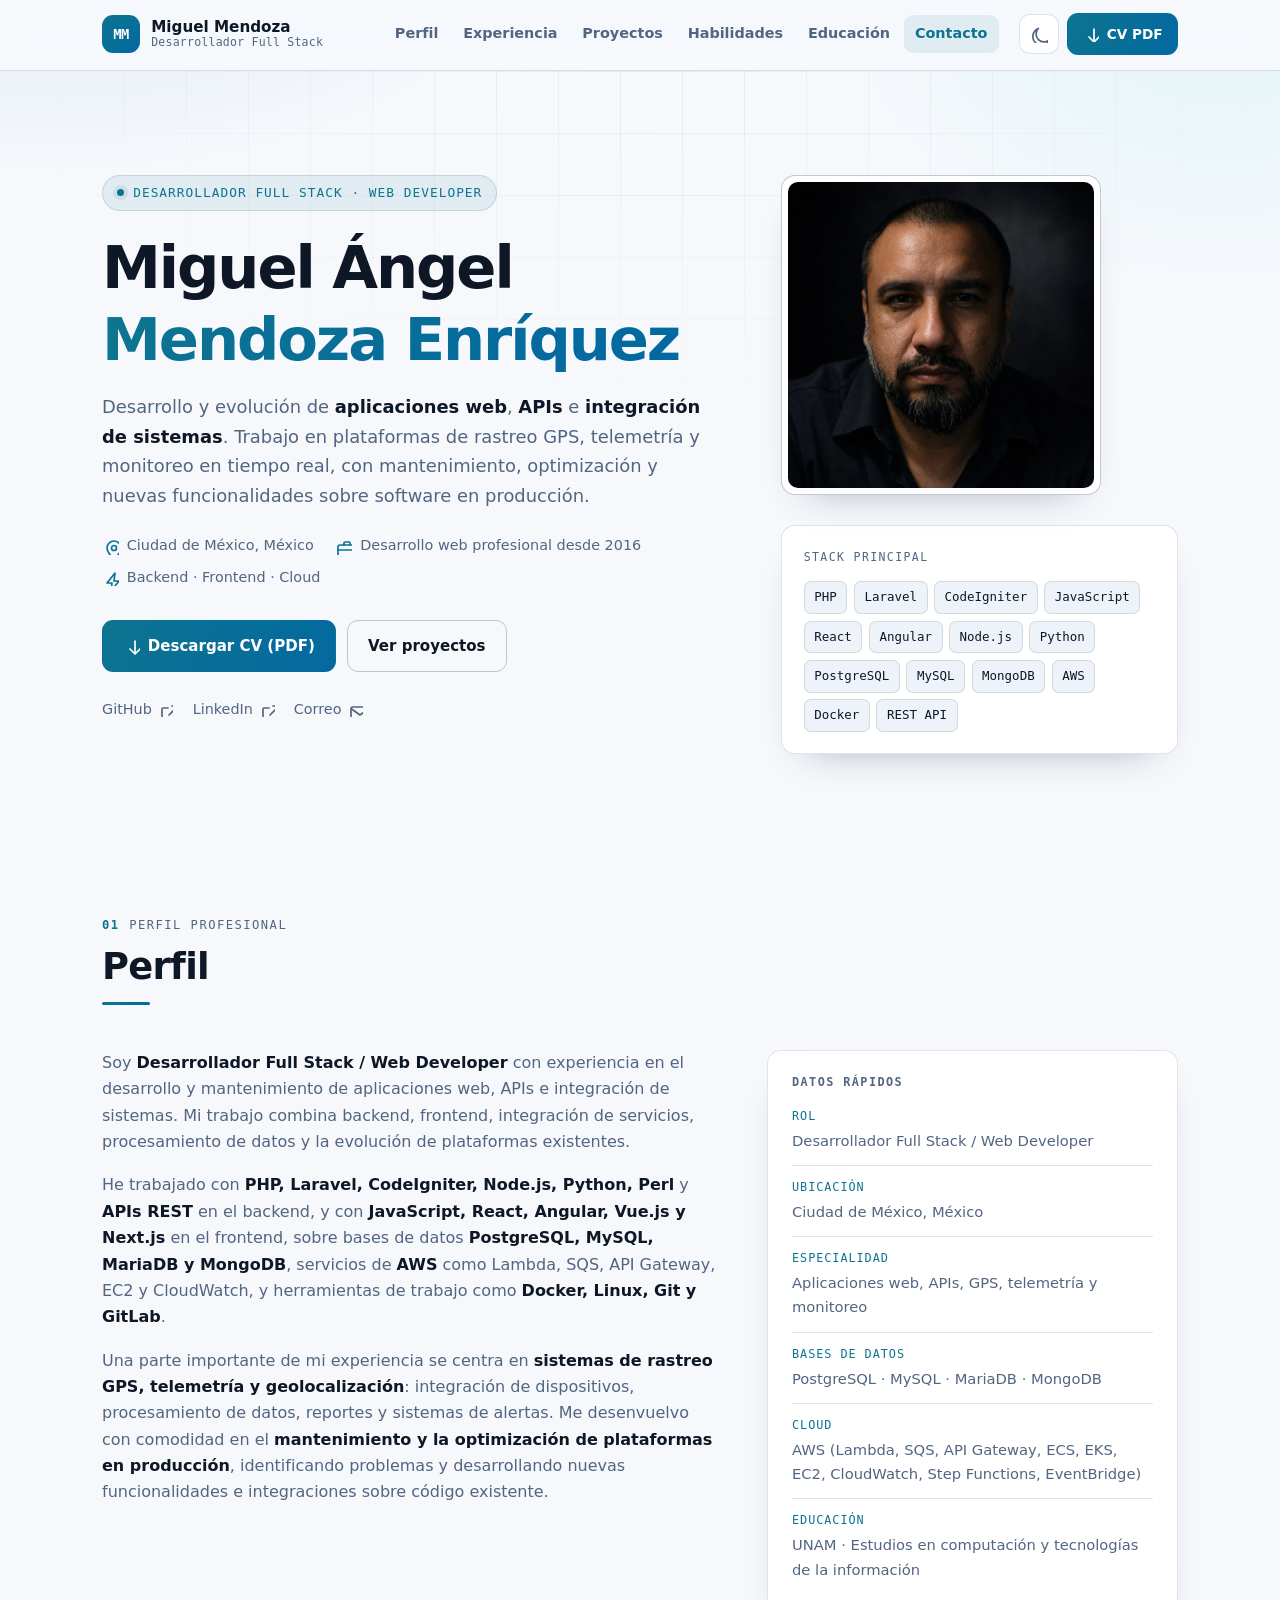
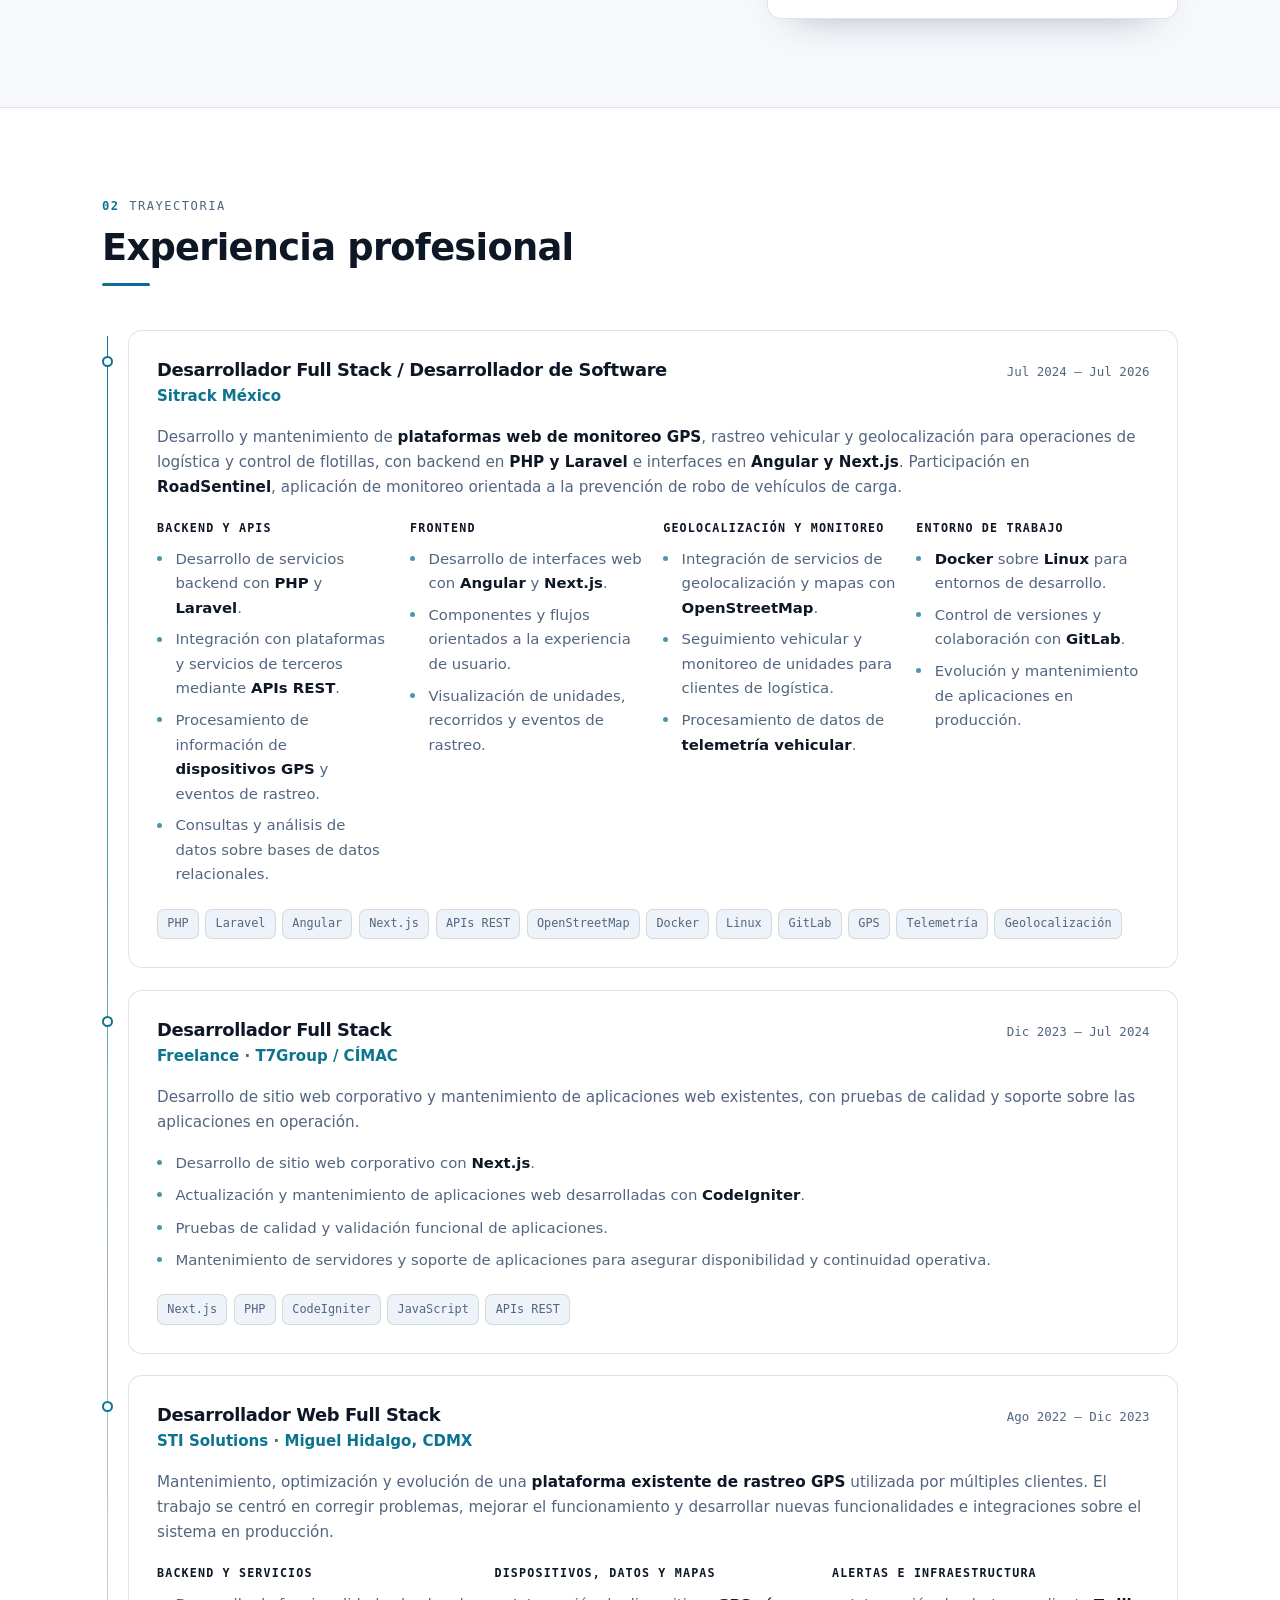
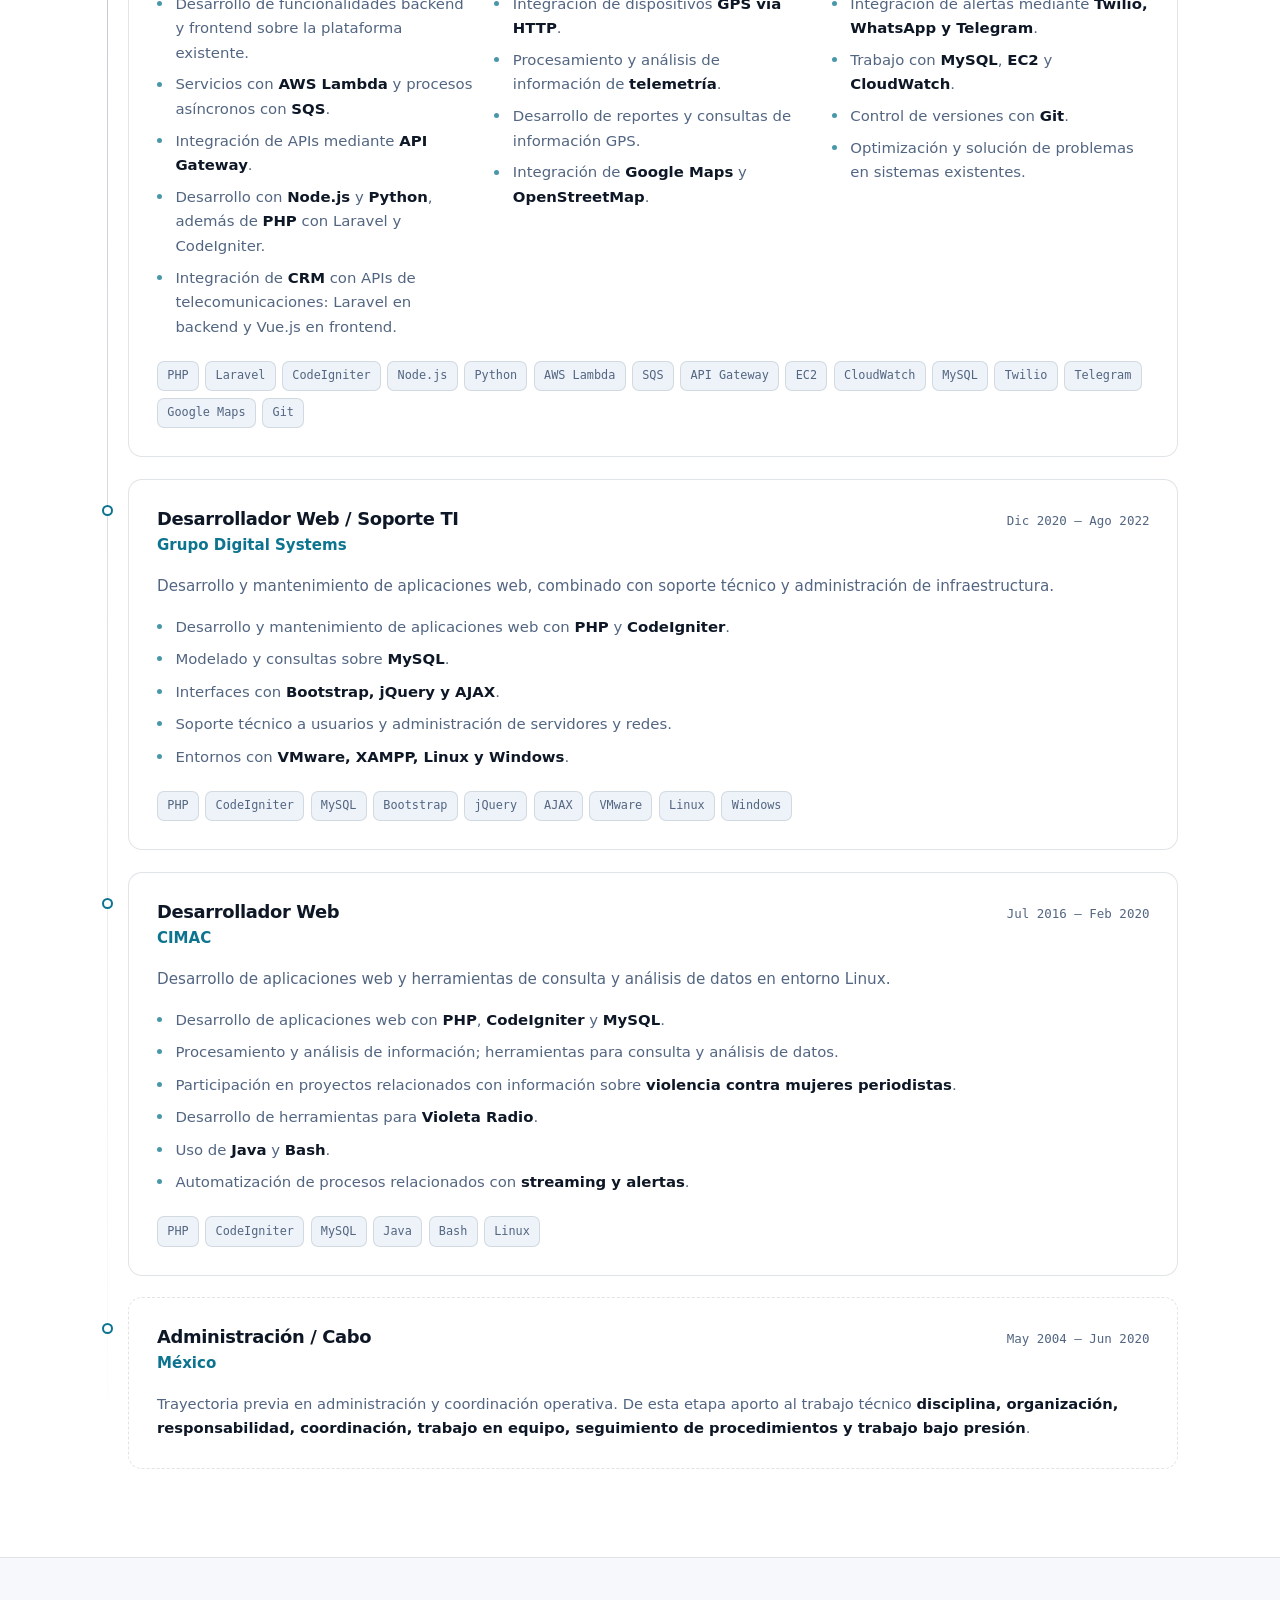
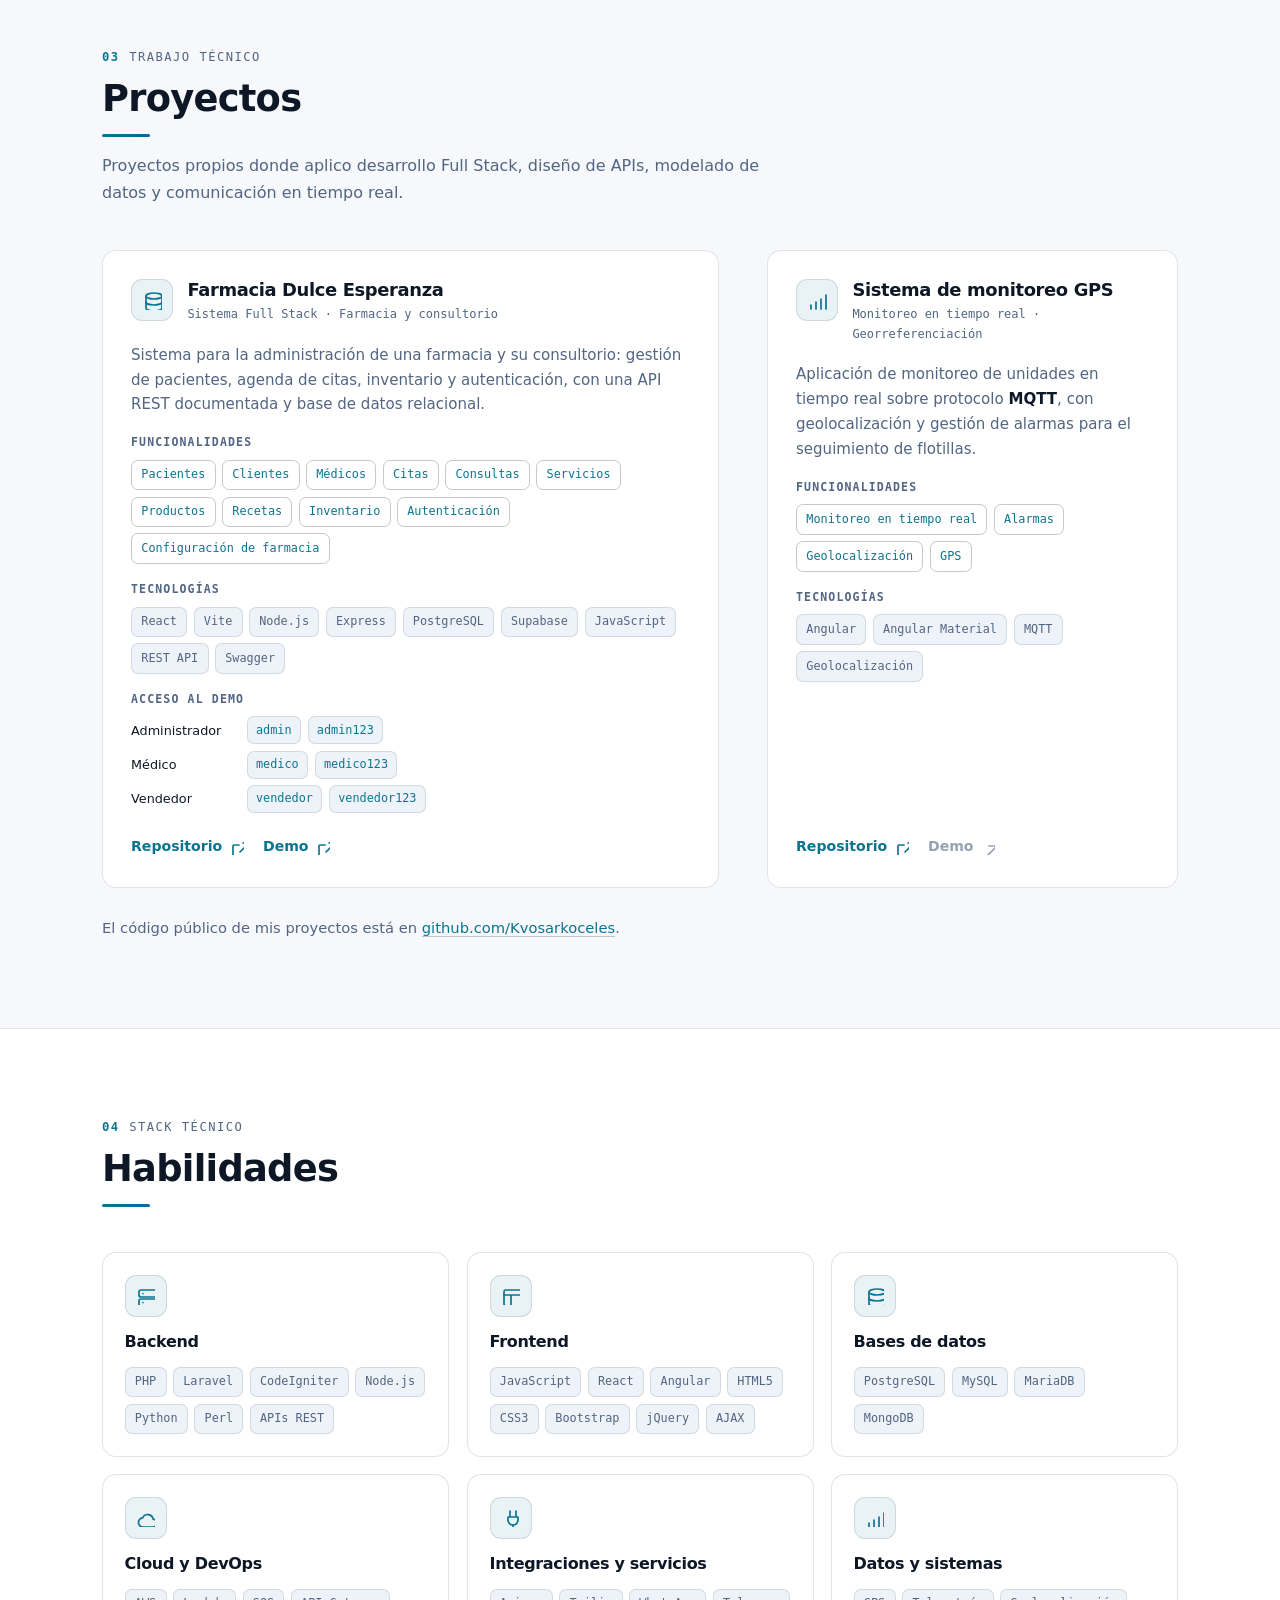
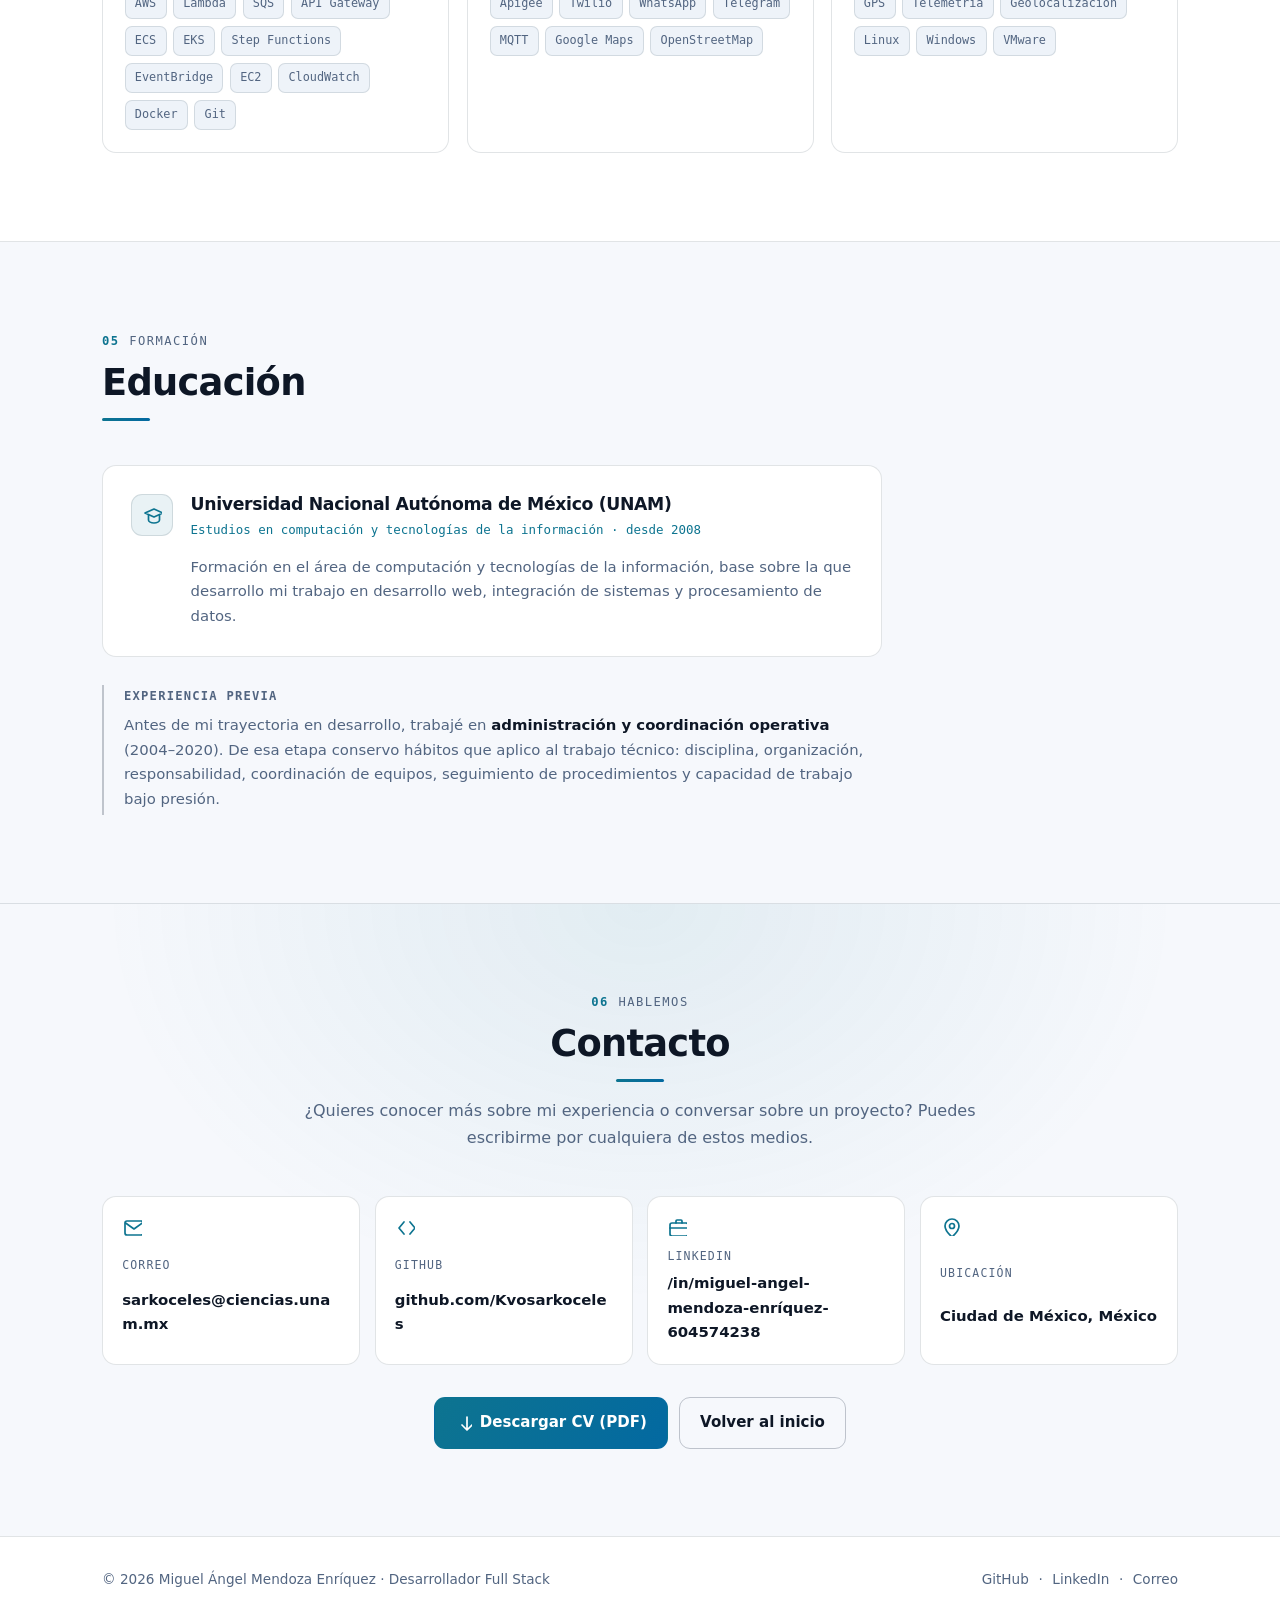
==== index.html @ c61c5904 "correo" ====
<!DOCTYPE html>
<html lang="es-MX" data-theme="dark">
<head>
  <meta charset="UTF-8" />
  <meta name="viewport" content="width=device-width, initial-scale=1" />

  <!--
    ============================================================
    PERSONALIZACIÓN PENDIENTE (busca estos valores y reemplázalos)
    ------------------------------------------------------------
    TU-PERFIL-LINKEDIN  -> tu URL real de LinkedIn
    TU-CORREO@EJEMPLO.COM -> tu correo real de contacto
    https://kvosarkoceles.github.io/  -> URL del sitio (aparece también en
                                         robots.txt, sitemap.xml y 404.html)
    El CV en PDF se genera en cv/Miguel-Mendoza-CV.pdf
    ============================================================
  -->

  <title>Miguel Ángel Mendoza Enríquez — Desarrollador Full Stack | PHP, Laravel, React, AWS</title>
  <meta name="description" content="Portafolio y CV de Miguel Ángel Mendoza Enríquez, Desarrollador Full Stack / Web Developer en Ciudad de México. Experiencia en PHP, Laravel, CodeIgniter, Node.js, Python, React, Angular, PostgreSQL, MySQL, MongoDB, AWS, APIs REST, GPS, telemetría y geolocalización." />
  <meta name="author" content="Miguel Ángel Mendoza Enríquez" />
  <meta name="keywords" content="Full Stack Developer, Web Developer, Software Developer, PHP, Laravel, CodeIgniter, JavaScript, React, Angular, Node.js, Python, PostgreSQL, MySQL, MongoDB, AWS, Docker, REST API, GPS, Telemetría, Geolocalización, MQTT, Ciudad de México" />
  <meta name="robots" content="index, follow, max-image-preview:large" />
  <meta name="theme-color" content="#0a0f1a" media="(prefers-color-scheme: dark)" />
  <meta name="theme-color" content="#f7f9fc" media="(prefers-color-scheme: light)" />
  <link rel="canonical" href="https://kvosarkoceles.github.io/" />

  <!-- Open Graph -->
  <meta property="og:type" content="profile" />
  <meta property="og:locale" content="es_MX" />
  <meta property="og:site_name" content="Miguel Ángel Mendoza Enríquez" />
  <meta property="og:title" content="Miguel Ángel Mendoza Enríquez — Desarrollador Full Stack" />
  <meta property="og:description" content="Desarrollo y evolución de aplicaciones web, APIs e integración de sistemas. Experiencia en plataformas de rastreo GPS, telemetría y monitoreo en tiempo real." />
  <meta property="og:url" content="https://kvosarkoceles.github.io/" />
  <meta property="og:image" content="https://kvosarkoceles.github.io/assets/img/og-image.png" />
  <meta property="og:image:width" content="1200" />
  <meta property="og:image:height" content="630" />
  <meta property="og:image:alt" content="Miguel Ángel Mendoza Enríquez, Desarrollador Full Stack" />
  <meta property="profile:first_name" content="Miguel Ángel" />
  <meta property="profile:last_name" content="Mendoza Enríquez" />

  <!-- Twitter Card -->
  <meta name="twitter:card" content="summary_large_image" />
  <meta name="twitter:title" content="Miguel Ángel Mendoza Enríquez — Desarrollador Full Stack" />
  <meta name="twitter:description" content="Aplicaciones web, APIs e integración de sistemas. GPS, telemetría y monitoreo en tiempo real." />
  <meta name="twitter:image" content="https://kvosarkoceles.github.io/assets/img/og-image.png" />

  <!-- Iconos -->
  <link rel="icon" href="assets/img/favicon.svg" type="image/svg+xml" />
  <link rel="apple-touch-icon" href="assets/img/apple-touch-icon.png" />
  <link rel="manifest" href="site.webmanifest" />

  <link rel="stylesheet" href="assets/css/styles.css" />

  <!-- Evita el parpadeo de tema (se ejecuta antes del primer pintado) -->
  <script>
    (function () {
      try {
        var guardado = localStorage.getItem('tema');
        var sistema = window.matchMedia('(prefers-color-scheme: light)').matches ? 'light' : 'dark';
        document.documentElement.dataset.theme = guardado || sistema;
      } catch (e) { /* sin acceso a localStorage */ }
    })();
  </script>

  <!-- Datos estructurados para buscadores -->
  <script type="application/ld+json">
  {
    "@context": "https://schema.org",
    "@type": "Person",
    "name": "Miguel Ángel Mendoza Enríquez",
    "jobTitle": "Desarrollador Full Stack",
    "description": "Desarrollador Full Stack / Web Developer con experiencia en desarrollo y mantenimiento de aplicaciones web, APIs, integración de sistemas, GPS, telemetría, geolocalización, bases de datos y AWS.",
    "url": "https://kvosarkoceles.github.io/",
    "image": "https://kvosarkoceles.github.io/assets/img/og-image.png",
    "email": "mailto:sarkoceles@ciencias.unam.mx",
    "address": {
      "@type": "PostalAddress",
      "addressLocality": "Ciudad de México",
      "addressRegion": "CDMX",
      "addressCountry": "MX"
    },
    "alumniOf": {
      "@type": "CollegeOrUniversity",
      "name": "Universidad Nacional Autónoma de México (UNAM)"
    },
    "sameAs": [
      "https://github.com/Kvosarkoceles",
      "https://www.linkedin.com/in/miguel-angel-mendoza-enríquez-604574238"
    ],
    "knowsAbout": [
      "Full Stack Development", "Web Development", "REST API", "PHP", "Laravel", "CodeIgniter",
      "JavaScript", "React", "Angular", "Node.js", "Python", "PostgreSQL", "MySQL", "MongoDB",
      "AWS", "Docker", "GPS", "Telemetría", "Geolocalización", "MQTT"
    ]
  }
  </script>

  <!--
    Google Analytics 4 (gtag.js) — ID de medición: G-WRMWQKV9VZ

    OJO: el contenedor GTM-5635GH7Z puede cargar también una etiqueta GA4 con
    este mismo ID. Si es así, GA4 contará cada page_view DOS veces. Verifícalo
    con la Vista previa de GTM y, si duplica, elige UNA sola vía (o añade
    send_page_view: false aquí).
  -->
  <script async src="https://www.googletagmanager.com/gtag/js?id=G-WRMWQKV9VZ"></script>
  <script>
    window.dataLayer = window.dataLayer || [];
    function gtag() { dataLayer.push(arguments); }
    gtag('js', new Date());
    gtag('config', 'G-WRMWQKV9VZ');
  </script>
  <!-- End Google Analytics 4 -->

  <!-- Google Tag Manager -->
  <script>(function(w,d,s,l,i){w[l]=w[l]||[];w[l].push({'gtm.start':
  new Date().getTime(),event:'gtm.js'});var f=d.getElementsByTagName(s)[0],
  j=d.createElement(s),dl=l!='dataLayer'?'&l='+l:'';j.async=true;j.src=
  'https://www.googletagmanager.com/gtm.js?id='+i+dl;f.parentNode.insertBefore(j,f);
  })(window,document,'script','dataLayer','GTM-5635GH7Z');</script>
  <!-- End Google Tag Manager -->
</head>

<body>
  <!-- Google Tag Manager (noscript) -->
  <noscript><iframe src="https://www.googletagmanager.com/ns.html?id=GTM-5635GH7Z"
  height="0" width="0" style="display:none;visibility:hidden"></iframe></noscript>
  <!-- End Google Tag Manager (noscript) -->

  <a class="skip-link" href="#contenido">Saltar al contenido principal</a>

  <header class="site-header" id="top">
    <div class="wrap header-inner">
      <a class="brand" href="#top" aria-label="Inicio del portafolio de Miguel Ángel Mendoza Enríquez">
        <span class="brand-mark" aria-hidden="true">MM</span>
        <span class="brand-text">
          <strong>Miguel Mendoza</strong>
          <small>Desarrollador Full Stack</small>
        </span>
      </a>

      <nav class="nav" id="nav" aria-label="Navegación principal">
        <ul>
          <li><a href="#perfil">Perfil</a></li>
          <li><a href="#experiencia">Experiencia</a></li>
          <li><a href="#proyectos">Proyectos</a></li>
          <li><a href="#habilidades">Habilidades</a></li>
          <li><a href="#educacion">Educación</a></li>
          <li><a href="#contacto">Contacto</a></li>
        </ul>
      </nav>

      <div class="header-actions">
        <button class="icon-btn" id="theme-toggle" type="button" aria-pressed="false" aria-label="Cambiar a tema claro">
          <svg class="ic" aria-hidden="true" focusable="false"><use href="assets/icons/sprite.svg#i-sun"></use></svg>
        </button>
        <a class="btn btn-primary btn-sm" href="cv/Miguel-Mendoza-CV.pdf" download>
          <svg class="ic" aria-hidden="true" focusable="false"><use href="assets/icons/sprite.svg#i-download"></use></svg>
          <span>CV PDF</span>
        </a>
        <button class="icon-btn nav-toggle" id="nav-toggle" type="button" aria-expanded="false" aria-controls="nav" aria-label="Abrir menú de navegación">
          <svg class="ic" aria-hidden="true" focusable="false"><use href="assets/icons/sprite.svg#i-menu"></use></svg>
        </button>
      </div>
    </div>
    <div class="scroll-progress" id="scroll-progress" aria-hidden="true"></div>
  </header>

  <main id="contenido">

    <!-- ===================== HERO ===================== -->
    <section class="hero" aria-labelledby="hero-title">
      <div class="wrap hero-inner">
        <div class="hero-copy">
          <p class="eyebrow">
            <span class="dot" aria-hidden="true"></span>
            Desarrollador Full Stack · Web Developer
          </p>

          <h1 id="hero-title">
            Miguel Ángel<br />
            <span class="grad">Mendoza Enríquez</span>
          </h1>

          <p class="lead">
            Desarrollo y evolución de <strong>aplicaciones web</strong>, <strong>APIs</strong> e
            <strong>integración de sistemas</strong>. Trabajo en plataformas de rastreo GPS,
            telemetría y monitoreo en tiempo real, con mantenimiento, optimización y nuevas
            funcionalidades sobre software en producción.
          </p>

          <ul class="hero-meta">
            <li>
              <svg class="ic" aria-hidden="true" focusable="false"><use href="assets/icons/sprite.svg#i-pin"></use></svg>
              Ciudad de México, México
            </li>
            <li>
              <svg class="ic" aria-hidden="true" focusable="false"><use href="assets/icons/sprite.svg#i-briefcase"></use></svg>
              Desarrollo web profesional desde 2016
            </li>
            <li>
              <svg class="ic" aria-hidden="true" focusable="false"><use href="assets/icons/sprite.svg#i-bolt"></use></svg>
              Backend · Frontend · Cloud
            </li>
          </ul>

          <div class="hero-cta">
            <a class="btn btn-primary" href="cv/Miguel-Mendoza-CV.pdf" download>
              <svg class="ic" aria-hidden="true" focusable="false"><use href="assets/icons/sprite.svg#i-download"></use></svg>
              Descargar CV (PDF)
            </a>
            <a class="btn btn-ghost" href="#proyectos">Ver proyectos</a>
          </div>

          <ul class="social" aria-label="Enlaces de contacto">
            <li>
              <a href="https://github.com/Kvosarkoceles" target="_blank" rel="noopener noreferrer">
                GitHub
                <svg class="ic" aria-hidden="true" focusable="false"><use href="assets/icons/sprite.svg#i-external"></use></svg>
              </a>
            </li>
            <li>
              <a href="https://www.linkedin.com/in/miguel-angel-mendoza-enríquez-604574238" target="_blank" rel="noopener noreferrer">
                LinkedIn
                <svg class="ic" aria-hidden="true" focusable="false"><use href="assets/icons/sprite.svg#i-external"></use></svg>
              </a>
            </li>
            <li>
              <a href="mailto:sarkoceles@ciencias.unam.mx">
                Correo
                <svg class="ic" aria-hidden="true" focusable="false"><use href="assets/icons/sprite.svg#i-mail"></use></svg>
              </a>
            </li>
          </ul>
        </div>

        <div class="hero-aside">
          <figure class="hero-photo reveal">
            <img src="assets/img/fotoperfil.jpg"
                 alt="Retrato de Miguel Ángel Mendoza Enríquez"
                 width="1440"
                 height="1440"
                 loading="eager"
                 decoding="async" />
          </figure>

          <div class="tech-strip" aria-label="Tecnologías principales">
            <p class="tech-strip-label">Stack principal</p>
            <ul>
              <li>PHP</li><li>Laravel</li><li>CodeIgniter</li><li>JavaScript</li><li>React</li>
              <li>Angular</li><li>Node.js</li><li>Python</li><li>PostgreSQL</li><li>MySQL</li>
              <li>MongoDB</li><li>AWS</li><li>Docker</li><li>REST API</li>
            </ul>
          </div>
        </div>
      </div>
    </section>

    <!-- ===================== PERFIL ===================== -->
    <section class="section" id="perfil" aria-labelledby="perfil-title">
      <div class="wrap">
        <header class="section-head reveal">
          <p class="section-kicker"><span aria-hidden="true">01</span> Perfil profesional</p>
          <h2 id="perfil-title">Perfil</h2>
        </header>

        <div class="grid-2">
          <div class="prose reveal">
            <p>
              Soy <strong>Desarrollador Full Stack / Web Developer</strong> con experiencia en el
              desarrollo y mantenimiento de aplicaciones web, APIs e integración de sistemas.
              Mi trabajo combina backend, frontend, integración de servicios, procesamiento de
              datos y la evolución de plataformas existentes.
            </p>
            <p>
              He trabajado con <strong>PHP, Laravel, CodeIgniter, Node.js, Python, Perl</strong> y
              <strong>APIs REST</strong> en el backend, y con
              <strong>JavaScript, React, Angular, Vue.js y Next.js</strong> en el frontend, sobre
              bases de datos <strong>PostgreSQL, MySQL, MariaDB y MongoDB</strong>, servicios de
              <strong>AWS</strong> como Lambda, SQS, API Gateway, EC2 y CloudWatch, y herramientas
              de trabajo como <strong>Docker, Linux, Git y GitLab</strong>.
            </p>
            <p>
              Una parte importante de mi experiencia se centra en
              <strong>sistemas de rastreo GPS, telemetría y geolocalización</strong>: integración de
              dispositivos, procesamiento de datos, reportes y sistemas de alertas. Me desenvuelvo
              con comodidad en el <strong>mantenimiento y la optimización de plataformas en
              producción</strong>, identificando problemas y desarrollando nuevas funcionalidades e
              integraciones sobre código existente.
            </p>
          </div>

          <aside class="fact-card reveal" aria-label="Datos rápidos">
            <h3 class="fact-title">Datos rápidos</h3>
            <dl class="facts">
              <div>
                <dt>Rol</dt>
                <dd>Desarrollador Full Stack / Web Developer</dd>
              </div>
              <div>
                <dt>Ubicación</dt>
                <dd>Ciudad de México, México</dd>
              </div>
              <div>
                <dt>Especialidad</dt>
                <dd>Aplicaciones web, APIs, GPS, telemetría y monitoreo</dd>
              </div>
              <div>
                <dt>Bases de datos</dt>
                <dd>PostgreSQL · MySQL · MariaDB · MongoDB</dd>
              </div>
              <div>
                <dt>Cloud</dt>
                <dd>AWS (Lambda, SQS, API Gateway, ECS, EKS, EC2, CloudWatch, Step Functions, EventBridge)</dd>
              </div>
              <div>
                <dt>Educación</dt>
                <dd>UNAM · Estudios en computación y tecnologías de la información</dd>
              </div>
            </dl>
          </aside>
        </div>
      </div>
    </section>

    <!-- ===================== EXPERIENCIA ===================== -->
    <section class="section section-alt" id="experiencia" aria-labelledby="experiencia-title">
      <div class="wrap">
        <header class="section-head reveal">
          <p class="section-kicker"><span aria-hidden="true">02</span> Trayectoria</p>
          <h2 id="experiencia-title">Experiencia profesional</h2>
        </header>

        <ol class="timeline">

          <li class="timeline-item reveal">
            <article class="job">
              <header class="job-head">
                <div>
                  <h3>Desarrollador Full Stack / Desarrollador de Software</h3>
                  <p class="job-company">Sitrack México</p>
                </div>
                <p class="job-date">
                  <time datetime="2024-07">Jul 2024</time> — <time datetime="2026-07">Jul 2026</time>
                </p>
              </header>

              <p class="job-summary">
                Desarrollo y mantenimiento de <strong>plataformas web de monitoreo GPS</strong>,
                rastreo vehicular y geolocalización para operaciones de logística y control de
                flotillas, con backend en <strong>PHP y Laravel</strong> e interfaces en
                <strong>Angular y Next.js</strong>. Participación en <strong>RoadSentinel</strong>,
                aplicación de monitoreo orientada a la prevención de robo de vehículos de carga.
              </p>

              <div class="job-groups">
                <div>
                  <h4>Backend y APIs</h4>
                  <ul>
                    <li>Desarrollo de servicios backend con <strong>PHP</strong> y <strong>Laravel</strong>.</li>
                    <li>Integración con plataformas y servicios de terceros mediante <strong>APIs REST</strong>.</li>
                    <li>Procesamiento de información de <strong>dispositivos GPS</strong> y eventos de rastreo.</li>
                    <li>Consultas y análisis de datos sobre bases de datos relacionales.</li>
                  </ul>
                </div>
                <div>
                  <h4>Frontend</h4>
                  <ul>
                    <li>Desarrollo de interfaces web con <strong>Angular</strong> y <strong>Next.js</strong>.</li>
                    <li>Componentes y flujos orientados a la experiencia de usuario.</li>
                    <li>Visualización de unidades, recorridos y eventos de rastreo.</li>
                  </ul>
                </div>
                <div>
                  <h4>Geolocalización y monitoreo</h4>
                  <ul>
                    <li>Integración de servicios de geolocalización y mapas con <strong>OpenStreetMap</strong>.</li>
                    <li>Seguimiento vehicular y monitoreo de unidades para clientes de logística.</li>
                    <li>Procesamiento de datos de <strong>telemetría vehicular</strong>.</li>
                  </ul>
                </div>
                <div>
                  <h4>Entorno de trabajo</h4>
                  <ul>
                    <li><strong>Docker</strong> sobre <strong>Linux</strong> para entornos de desarrollo.</li>
                    <li>Control de versiones y colaboración con <strong>GitLab</strong>.</li>
                    <li>Evolución y mantenimiento de aplicaciones en producción.</li>
                  </ul>
                </div>
              </div>

              <ul class="tags" aria-label="Tecnologías utilizadas">
                <li>PHP</li><li>Laravel</li><li>Angular</li><li>Next.js</li><li>APIs REST</li>
                <li>OpenStreetMap</li><li>Docker</li><li>Linux</li><li>GitLab</li>
                <li>GPS</li><li>Telemetría</li><li>Geolocalización</li>
              </ul>
            </article>
          </li>

          <li class="timeline-item reveal">
            <article class="job">
              <header class="job-head">
                <div>
                  <h3>Desarrollador Full Stack</h3>
                  <p class="job-company">Freelance <span class="sep" aria-hidden="true">·</span> T7Group / CÍMAC</p>
                </div>
                <p class="job-date">
                  <time datetime="2023-12">Dic 2023</time> — <time datetime="2024-07">Jul 2024</time>
                </p>
              </header>

              <p class="job-summary">
                Desarrollo de sitio web corporativo y mantenimiento de aplicaciones web existentes,
                con pruebas de calidad y soporte sobre las aplicaciones en operación.
              </p>

              <ul class="bullets">
                <li>Desarrollo de sitio web corporativo con <strong>Next.js</strong>.</li>
                <li>Actualización y mantenimiento de aplicaciones web desarrolladas con <strong>CodeIgniter</strong>.</li>
                <li>Pruebas de calidad y validación funcional de aplicaciones.</li>
                <li>Mantenimiento de servidores y soporte de aplicaciones para asegurar disponibilidad y continuidad operativa.</li>
              </ul>

              <ul class="tags" aria-label="Tecnologías utilizadas">
                <li>Next.js</li><li>PHP</li><li>CodeIgniter</li><li>JavaScript</li><li>APIs REST</li>
              </ul>
            </article>
          </li>

          <li class="timeline-item reveal">
            <article class="job">
              <header class="job-head">
                <div>
                  <h3>Desarrollador Web Full Stack</h3>
                  <p class="job-company">STI Solutions <span class="sep" aria-hidden="true">·</span> Miguel Hidalgo, CDMX</p>
                </div>
                <p class="job-date">
                  <time datetime="2022-08">Ago 2022</time> — <time datetime="2023-12">Dic 2023</time>
                </p>
              </header>

              <p class="job-summary">
                Mantenimiento, optimización y evolución de una <strong>plataforma existente de
                rastreo GPS</strong> utilizada por múltiples clientes. El trabajo se centró en
                corregir problemas, mejorar el funcionamiento y desarrollar nuevas funcionalidades
                e integraciones sobre el sistema en producción.
              </p>

              <div class="job-groups">
                <div>
                  <h4>Backend y servicios</h4>
                  <ul>
                    <li>Desarrollo de funcionalidades backend y frontend sobre la plataforma existente.</li>
                    <li>Servicios con <strong>AWS Lambda</strong> y procesos asíncronos con <strong>SQS</strong>.</li>
                    <li>Integración de APIs mediante <strong>API Gateway</strong>.</li>
                    <li>Desarrollo con <strong>Node.js</strong> y <strong>Python</strong>, además de <strong>PHP</strong> con Laravel y CodeIgniter.</li>
                    <li>Integración de <strong>CRM</strong> con APIs de telecomunicaciones: Laravel en backend y Vue.js en frontend.</li>
                  </ul>
                </div>
                <div>
                  <h4>Dispositivos, datos y mapas</h4>
                  <ul>
                    <li>Integración de dispositivos <strong>GPS vía HTTP</strong>.</li>
                    <li>Procesamiento y análisis de información de <strong>telemetría</strong>.</li>
                    <li>Desarrollo de reportes y consultas de información GPS.</li>
                    <li>Integración de <strong>Google Maps</strong> y <strong>OpenStreetMap</strong>.</li>
                  </ul>
                </div>
                <div>
                  <h4>Alertas e infraestructura</h4>
                  <ul>
                    <li>Integración de alertas mediante <strong>Twilio, WhatsApp y Telegram</strong>.</li>
                    <li>Trabajo con <strong>MySQL</strong>, <strong>EC2</strong> y <strong>CloudWatch</strong>.</li>
                    <li>Control de versiones con <strong>Git</strong>.</li>
                    <li>Optimización y solución de problemas en sistemas existentes.</li>
                  </ul>
                </div>
              </div>

              <ul class="tags" aria-label="Tecnologías utilizadas">
                <li>PHP</li><li>Laravel</li><li>CodeIgniter</li><li>Node.js</li><li>Python</li>
                <li>AWS Lambda</li><li>SQS</li><li>API Gateway</li><li>EC2</li><li>CloudWatch</li>
                <li>MySQL</li><li>Twilio</li><li>Telegram</li><li>Google Maps</li><li>Git</li>
              </ul>
            </article>
          </li>

          <li class="timeline-item reveal">
            <article class="job">
              <header class="job-head">
                <div>
                  <h3>Desarrollador Web / Soporte TI</h3>
                  <p class="job-company">Grupo Digital Systems</p>
                </div>
                <p class="job-date">
                  <time datetime="2020-12">Dic 2020</time> — <time datetime="2022-08">Ago 2022</time>
                </p>
              </header>

              <p class="job-summary">
                Desarrollo y mantenimiento de aplicaciones web, combinado con soporte técnico y
                administración de infraestructura.
              </p>

              <ul class="bullets">
                <li>Desarrollo y mantenimiento de aplicaciones web con <strong>PHP</strong> y <strong>CodeIgniter</strong>.</li>
                <li>Modelado y consultas sobre <strong>MySQL</strong>.</li>
                <li>Interfaces con <strong>Bootstrap, jQuery y AJAX</strong>.</li>
                <li>Soporte técnico a usuarios y administración de servidores y redes.</li>
                <li>Entornos con <strong>VMware, XAMPP, Linux y Windows</strong>.</li>
              </ul>

              <ul class="tags" aria-label="Tecnologías utilizadas">
                <li>PHP</li><li>CodeIgniter</li><li>MySQL</li><li>Bootstrap</li><li>jQuery</li>
                <li>AJAX</li><li>VMware</li><li>Linux</li><li>Windows</li>
              </ul>
            </article>
          </li>

          <li class="timeline-item reveal">
            <article class="job">
              <header class="job-head">
                <div>
                  <h3>Desarrollador Web</h3>
                  <p class="job-company">CIMAC</p>
                </div>
                <p class="job-date">
                  <time datetime="2016-07">Jul 2016</time> — <time datetime="2020-02">Feb 2020</time>
                </p>
              </header>

              <p class="job-summary">
                Desarrollo de aplicaciones web y herramientas de consulta y análisis de datos en
                entorno Linux.
              </p>

              <ul class="bullets">
                <li>Desarrollo de aplicaciones web con <strong>PHP</strong>, <strong>CodeIgniter</strong> y <strong>MySQL</strong>.</li>
                <li>Procesamiento y análisis de información; herramientas para consulta y análisis de datos.</li>
                <li>Participación en proyectos relacionados con información sobre <strong>violencia contra mujeres periodistas</strong>.</li>
                <li>Desarrollo de herramientas para <strong>Violeta Radio</strong>.</li>
                <li>Uso de <strong>Java</strong> y <strong>Bash</strong>.</li>
                <li>Automatización de procesos relacionados con <strong>streaming y alertas</strong>.</li>
              </ul>

              <ul class="tags" aria-label="Tecnologías utilizadas">
                <li>PHP</li><li>CodeIgniter</li><li>MySQL</li><li>Java</li><li>Bash</li><li>Linux</li>
              </ul>
            </article>
          </li>

          <li class="timeline-item timeline-item-compact reveal">
            <article class="job">
              <header class="job-head">
                <div>
                  <h3>Administración / Cabo</h3>
                  <p class="job-company">México</p>
                </div>
                <p class="job-date">
                  <time datetime="2004-05">May 2004</time> — <time datetime="2020-06">Jun 2020</time>
                </p>
              </header>
              <p class="job-summary">
                Trayectoria previa en administración y coordinación operativa. De esta etapa aporto
                al trabajo técnico <strong>disciplina, organización, responsabilidad, coordinación,
                trabajo en equipo, seguimiento de procedimientos y trabajo bajo presión</strong>.
              </p>
            </article>
          </li>

        </ol>
      </div>
    </section>

    <!-- ===================== PROYECTOS ===================== -->
    <section class="section" id="proyectos" aria-labelledby="proyectos-title">
      <div class="wrap">
        <header class="section-head reveal">
          <p class="section-kicker"><span aria-hidden="true">03</span> Trabajo técnico</p>
          <h2 id="proyectos-title">Proyectos</h2>
          <p class="section-sub">
            Proyectos propios donde aplico desarrollo Full Stack, diseño de APIs, modelado de datos
            y comunicación en tiempo real.
          </p>
        </header>

        <div class="grid-2 cards">
          <article class="project-card reveal">
            <header>
              <div class="project-icon" aria-hidden="true">
                <svg class="ic" focusable="false"><use href="assets/icons/sprite.svg#i-db"></use></svg>
              </div>
              <div>
                <h3>Farmacia Dulce Esperanza</h3>
                <p class="project-type">Sistema Full Stack · Farmacia y consultorio</p>
              </div>
            </header>

            <p>
              Sistema para la administración de una farmacia y su consultorio: gestión de pacientes,
              agenda de citas, inventario y autenticación, con una API REST documentada y base de
              datos relacional.
            </p>

            <div class="project-block">
              <h4>Funcionalidades</h4>
              <ul class="tags tags-soft">
                <li>Pacientes</li><li>Clientes</li><li>Médicos</li><li>Citas</li><li>Consultas</li>
                <li>Servicios</li><li>Productos</li><li>Recetas</li><li>Inventario</li>
                <li>Autenticación</li><li>Configuración de farmacia</li>
              </ul>
            </div>

            <div class="project-block">
              <h4>Tecnologías</h4>
              <ul class="tags" aria-label="Tecnologías del proyecto">
                <li>React</li><li>Vite</li><li>Node.js</li><li>Express</li><li>PostgreSQL</li>
                <li>Supabase</li><li>JavaScript</li><li>REST API</li><li>Swagger</li>
              </ul>
            </div>

            <div class="project-block">
              <h4>Acceso al demo</h4>
              <!-- Cuentas de prueba del entorno de demostración. -->
              <ul class="demo-creds">
                <li><span class="rol-demo">Administrador</span><code>admin</code><code>admin123</code></li>
                <li><span class="rol-demo">Médico</span><code>medico</code><code>medico123</code></li>
                <li><span class="rol-demo">Vendedor</span><code>vendedor</code><code>vendedor123</code></li>
              </ul>
            </div>

            <!-- Estructura de metadatos del proyecto: cambia los href y, si quieres mostrar
                 el estado, descomenta el bloque <span class="status"> y ajusta el texto. -->
            <footer class="project-foot">
              <a class="project-link" href="https://github.com/Kvosarkoceles" target="_blank" rel="noopener noreferrer">
                Repositorio
                <svg class="ic" aria-hidden="true" focusable="false"><use href="assets/icons/sprite.svg#i-external"></use></svg>
              </a>
              <a class="project-link" href="https://farma-web-rho.vercel.app/" target="_blank" rel="noopener noreferrer">
                Demo
                <svg class="ic" aria-hidden="true" focusable="false"><use href="assets/icons/sprite.svg#i-external"></use></svg>
              </a>
            </footer>
          </article>

          <article class="project-card reveal">
            <header>
              <div class="project-icon" aria-hidden="true">
                <svg class="ic" focusable="false"><use href="assets/icons/sprite.svg#i-signal"></use></svg>
              </div>
              <div>
                <h3>Sistema de monitoreo GPS</h3>
                <p class="project-type">Monitoreo en tiempo real · Georreferenciación</p>
              </div>
            </header>

            <p>
              Aplicación de monitoreo de unidades en tiempo real sobre protocolo
              <strong>MQTT</strong>, con geolocalización y gestión de alarmas para el seguimiento
              de flotillas.
            </p>

            <div class="project-block">
              <h4>Funcionalidades</h4>
              <ul class="tags tags-soft">
                <li>Monitoreo en tiempo real</li><li>Alarmas</li><li>Geolocalización</li><li>GPS</li>
              </ul>
            </div>

            <div class="project-block">
              <h4>Tecnologías</h4>
              <ul class="tags" aria-label="Tecnologías del proyecto">
                <li>Angular</li><li>Angular Material</li><li>MQTT</li><li>Geolocalización</li>
              </ul>
            </div>

            <!-- Estructura de metadatos del proyecto: cambia los href y, si quieres mostrar
                 el estado, descomenta el bloque <span class="status"> y ajusta el texto. -->
            <footer class="project-foot">
              <!-- <span class="status">Estado: por definir</span> -->
              <a class="project-link" href="https://github.com/Kvosarkoceles" target="_blank" rel="noopener noreferrer">
                Repositorio
                <svg class="ic" aria-hidden="true" focusable="false"><use href="assets/icons/sprite.svg#i-external"></use></svg>
              </a>
              <span class="project-link is-disabled" aria-disabled="true" title="Demo no disponible por el momento">
                Demo
                <svg class="ic" aria-hidden="true" focusable="false"><use href="assets/icons/sprite.svg#i-arrow"></use></svg>
              </span>
            </footer>
          </article>
        </div>

        <p class="repo-note reveal">
          El código público de mis proyectos está en
          <a href="https://github.com/Kvosarkoceles" target="_blank" rel="noopener noreferrer">github.com/Kvosarkoceles</a>.
        </p>
      </div>
    </section>

    <!-- ===================== HABILIDADES ===================== -->
    <section class="section section-alt" id="habilidades" aria-labelledby="habilidades-title">
      <div class="wrap">
        <header class="section-head reveal">
          <p class="section-kicker"><span aria-hidden="true">04</span> Stack técnico</p>
          <h2 id="habilidades-title">Habilidades</h2>
        </header>

        <div class="skills-grid">
          <article class="skill-card reveal">
            <div class="skill-icon" aria-hidden="true">
              <svg class="ic" focusable="false"><use href="assets/icons/sprite.svg#i-server"></use></svg>
            </div>
            <h3>Backend</h3>
            <ul class="tags"><li>PHP</li><li>Laravel</li><li>CodeIgniter</li><li>Node.js</li><li>Python</li><li>Perl</li><li>APIs REST</li></ul>
          </article>

          <article class="skill-card reveal">
            <div class="skill-icon" aria-hidden="true">
              <svg class="ic" focusable="false"><use href="assets/icons/sprite.svg#i-layout"></use></svg>
            </div>
            <h3>Frontend</h3>
            <ul class="tags"><li>JavaScript</li><li>React</li><li>Angular</li><li>HTML5</li><li>CSS3</li><li>Bootstrap</li><li>jQuery</li><li>AJAX</li></ul>
          </article>

          <article class="skill-card reveal">
            <div class="skill-icon" aria-hidden="true">
              <svg class="ic" focusable="false"><use href="assets/icons/sprite.svg#i-db"></use></svg>
            </div>
            <h3>Bases de datos</h3>
            <ul class="tags"><li>PostgreSQL</li><li>MySQL</li><li>MariaDB</li><li>MongoDB</li></ul>
          </article>

          <article class="skill-card reveal">
            <div class="skill-icon" aria-hidden="true">
              <svg class="ic" focusable="false"><use href="assets/icons/sprite.svg#i-cloud"></use></svg>
            </div>
            <h3>Cloud y DevOps</h3>
            <ul class="tags">
              <li>AWS</li><li>Lambda</li><li>SQS</li><li>API Gateway</li><li>ECS</li><li>EKS</li>
              <li>Step Functions</li><li>EventBridge</li><li>EC2</li><li>CloudWatch</li><li>Docker</li><li>Git</li>
            </ul>
          </article>

          <article class="skill-card reveal">
            <div class="skill-icon" aria-hidden="true">
              <svg class="ic" focusable="false"><use href="assets/icons/sprite.svg#i-plug"></use></svg>
            </div>
            <h3>Integraciones y servicios</h3>
            <ul class="tags"><li>Apigee</li><li>Twilio</li><li>WhatsApp</li><li>Telegram</li><li>MQTT</li><li>Google Maps</li><li>OpenStreetMap</li></ul>
          </article>

          <article class="skill-card reveal">
            <div class="skill-icon" aria-hidden="true">
              <svg class="ic" focusable="false"><use href="assets/icons/sprite.svg#i-signal"></use></svg>
            </div>
            <h3>Datos y sistemas</h3>
            <ul class="tags"><li>GPS</li><li>Telemetría</li><li>Geolocalización</li><li>Linux</li><li>Windows</li><li>VMware</li></ul>
          </article>
        </div>
      </div>
    </section>

    <!-- ===================== EDUCACIÓN + EXPERIENCIA PREVIA ===================== -->
    <section class="section" id="educacion" aria-labelledby="educacion-title">
      <div class="wrap">
        <header class="section-head reveal">
          <p class="section-kicker"><span aria-hidden="true">05</span> Formación</p>
          <h2 id="educacion-title">Educación</h2>
        </header>

        <article class="edu-card reveal">
          <div class="skill-icon" aria-hidden="true">
            <svg class="ic" focusable="false"><use href="assets/icons/sprite.svg#i-school"></use></svg>
          </div>
          <div>
            <h3>Universidad Nacional Autónoma de México (UNAM)</h3>
            <p class="edu-meta">Estudios en computación y tecnologías de la información · desde 2008</p>
            <p class="edu-desc">
              Formación en el área de computación y tecnologías de la información, base sobre la
              que desarrollo mi trabajo en desarrollo web, integración de sistemas y procesamiento
              de datos.
            </p>
          </div>
        </article>

        <div class="prev-exp reveal">
          <h3>Experiencia previa</h3>
          <p>
            Antes de mi trayectoria en desarrollo, trabajé en <strong>administración y coordinación
            operativa</strong> (2004–2020). De esa etapa conservo hábitos que aplico al trabajo
            técnico: disciplina, organización, responsabilidad, coordinación de equipos, seguimiento
            de procedimientos y capacidad de trabajo bajo presión.
          </p>
        </div>
      </div>
    </section>

    <!-- ===================== CONTACTO ===================== -->
    <section class="section section-cta" id="contacto" aria-labelledby="contacto-title">
      <div class="wrap">
        <header class="section-head section-head-center reveal">
          <p class="section-kicker"><span aria-hidden="true">06</span> Hablemos</p>
          <h2 id="contacto-title">Contacto</h2>
          <p class="section-sub">
            ¿Quieres conocer más sobre mi experiencia o conversar sobre un proyecto?
            Puedes escribirme por cualquiera de estos medios.
          </p>
        </header>

        <div class="contact-grid reveal">
          <a class="contact-card" href="mailto:sarkoceles@ciencias.unam.mx">
            <svg class="ic" aria-hidden="true" focusable="false"><use href="assets/icons/sprite.svg#i-mail"></use></svg>
            <span class="contact-label">Correo</span>
            <span class="contact-value">sarkoceles@ciencias.unam.mx</span>
          </a>

          <a class="contact-card" href="https://github.com/Kvosarkoceles" target="_blank" rel="noopener noreferrer">
            <svg class="ic" aria-hidden="true" focusable="false"><use href="assets/icons/sprite.svg#i-code"></use></svg>
            <span class="contact-label">GitHub</span>
            <span class="contact-value">github.com/Kvosarkoceles</span>
          </a>

          <a class="contact-card" href="https://www.linkedin.com/in/miguel-angel-mendoza-enríquez-604574238" target="_blank" rel="noopener noreferrer">
            <svg class="ic" aria-hidden="true" focusable="false"><use href="assets/icons/sprite.svg#i-briefcase"></use></svg>
            <span class="contact-label">LinkedIn</span>
            <span class="contact-value">/in/miguel-angel-mendoza-enríquez-604574238</span>
          </a>

          <div class="contact-card is-static">
            <svg class="ic" aria-hidden="true" focusable="false"><use href="assets/icons/sprite.svg#i-pin"></use></svg>
            <span class="contact-label">Ubicación</span>
            <span class="contact-value">Ciudad de México, México</span>
          </div>
        </div>

        <div class="cta-actions reveal">
          <a class="btn btn-primary" href="cv/Miguel-Mendoza-CV.pdf" download>
            <svg class="ic" aria-hidden="true" focusable="false"><use href="assets/icons/sprite.svg#i-download"></use></svg>
            Descargar CV (PDF)
          </a>
          <a class="btn btn-ghost" href="#top">Volver al inicio</a>
        </div>
      </div>
    </section>

  </main>

  <footer class="site-footer">
    <div class="wrap footer-inner">
      <p>© <span id="year">2026</span> Miguel Ángel Mendoza Enríquez · Desarrollador Full Stack</p>
      <p class="footer-links">
        <a href="https://github.com/Kvosarkoceles" target="_blank" rel="noopener noreferrer">GitHub</a>
        <span aria-hidden="true">·</span>
        <a href="https://www.linkedin.com/in/miguel-angel-mendoza-enríquez-604574238" target="_blank" rel="noopener noreferrer">LinkedIn</a>
        <span aria-hidden="true">·</span>
        <a href="mailto:sarkoceles@ciencias.unam.mx">Correo</a>
      </p>
    </div>
  </footer>

  <script src="assets/js/config.js" defer></script>
  <script src="assets/js/main.js" defer></script>
  <script src="assets/js/analytics.js" defer></script>
</body>
</html>
---- assets/css/styles.css ----
/* ==========================================================================
   Portafolio — Miguel Ángel Mendoza Enríquez
   Hoja de estilos única. Sin frameworks ni dependencias externas.

   1.  Tokens de diseño
   2.  Reset y base
   3.  Utilidades y animaciones
   4.  Header y navegación
   5.  Botones y enlaces
   6.  Hero
   7.  Secciones
   8.  Perfil
   9.  Experiencia (timeline)
   10. Proyectos
   11. Habilidades
   12. Educación
   13. Contacto
   14. Footer
   15. Responsive
   16. Impresión y accesibilidad
   ========================================================================== */

/* 1. TOKENS =============================================================== */

:root {
  /* Paleta oscura (por defecto) */
  --bg: #0a0f1a;
  --bg-alt: #0c1420;
  --surface: #111a2b;
  --surface-2: #16213a;
  --border: rgba(148, 180, 220, 0.14);
  --border-strong: rgba(148, 180, 220, 0.28);
  --text: #e8eefb;
  --muted: #9aabc4;
  --accent: #2dd4bf;
  --accent-2: #38bdf8;
  --accent-soft: rgba(45, 212, 191, 0.12);
  --accent-ink: #04202a;
  --shadow: 0 18px 40px -24px rgba(0, 0, 0, 0.9);
  --glow: rgba(56, 189, 248, 0.16);

  /* Tipografía */
  --font-sans: ui-sans-serif, system-ui, -apple-system, "Segoe UI", Roboto,
    "Helvetica Neue", Arial, sans-serif;
  --font-mono: ui-monospace, SFMono-Regular, Menlo, Consolas,
    "DejaVu Sans Mono", monospace;

  /* Medidas */
  --wrap: 1140px;
  --radius: 14px;
  --radius-sm: 9px;
  --header-h: 68px;
  --ease: cubic-bezier(0.22, 0.61, 0.36, 1);
}

html[data-theme="light"] {
  --bg: #f6f8fc;
  --bg-alt: #ffffff;
  --surface: #ffffff;
  --surface-2: #eef3f9;
  --border: rgba(15, 32, 54, 0.12);
  --border-strong: rgba(15, 32, 54, 0.24);
  --text: #0e1726;
  --muted: #526581;
  --accent: #0d7490;
  --accent-2: #0369a1;
  --accent-soft: rgba(13, 116, 144, 0.09);
  --accent-ink: #ffffff;
  --shadow: 0 18px 40px -28px rgba(15, 32, 54, 0.45);
  --glow: rgba(3, 105, 161, 0.1);
}

/* 2. RESET Y BASE ========================================================= */

*,
*::before,
*::after { box-sizing: border-box; }

* { margin: 0; }

html {
  scroll-behavior: smooth;
  scroll-padding-top: calc(var(--header-h) + 18px);
  -webkit-text-size-adjust: 100%;
}

body {
  background: var(--bg);
  color: var(--text);
  font-family: var(--font-sans);
  font-size: 1rem;
  line-height: 1.65;
  -webkit-font-smoothing: antialiased;
  text-rendering: optimizeLegibility;
  overflow-x: hidden;
}

img, svg { display: block; max-width: 100%; }

a { color: inherit; }

h1, h2, h3, h4 {
  line-height: 1.2;
  letter-spacing: -0.02em;
  font-weight: 700;
  text-wrap: balance;
}

ul, ol { list-style: none; padding: 0; }

strong { font-weight: 650; color: var(--text); }

::selection {
  background: var(--accent);
  color: var(--accent-ink);
}

/* Iconos del sprite: heredan color y grosor */
.ic {
  width: 1em;
  height: 1em;
  flex: none;
  fill: none;
  stroke: currentColor;
  stroke-width: 1.7;
  stroke-linecap: round;
  stroke-linejoin: round;
}

.wrap {
  width: 100%;
  max-width: var(--wrap);
  margin-inline: auto;
  padding-inline: clamp(1.1rem, 4vw, 2rem);
}

.skip-link {
  position: absolute;
  top: -100px;
  left: 1rem;
  z-index: 200;
  background: var(--accent);
  color: var(--accent-ink);
  padding: 0.7rem 1.1rem;
  border-radius: var(--radius-sm);
  font-weight: 700;
  text-decoration: none;
  transition: top 0.2s var(--ease);
}

.skip-link:focus { top: 0.75rem; }

:focus-visible {
  outline: 2px solid var(--accent);
  outline-offset: 3px;
  border-radius: 4px;
}

/* 3. UTILIDADES Y ANIMACIONES ============================================ */

.grad {
  background: linear-gradient(100deg, var(--accent) 0%, var(--accent-2) 90%);
  -webkit-background-clip: text;
  background-clip: text;
  color: transparent;
}

.reveal {
  opacity: 0;
  transform: translateY(14px);
  transition: opacity 0.6s var(--ease), transform 0.6s var(--ease);
  will-change: opacity, transform;
}

.reveal.is-visible {
  opacity: 1;
  transform: none;
}

/* 4. HEADER Y NAVEGACIÓN ================================================= */

.site-header {
  position: sticky;
  top: 0;
  z-index: 100;
  background: color-mix(in srgb, var(--bg) 82%, transparent);
  backdrop-filter: saturate(140%) blur(12px);
  border-bottom: 1px solid var(--border);
}

@supports not (background: color-mix(in srgb, red 50%, blue)) {
  .site-header { background: var(--bg); }
}

.header-inner {
  display: flex;
  align-items: center;
  gap: 1.25rem;
  min-height: var(--header-h);
}

.brand {
  display: flex;
  align-items: center;
  gap: 0.7rem;
  text-decoration: none;
  margin-right: auto;
}

.brand-mark {
  display: grid;
  place-items: center;
  width: 38px;
  height: 38px;
  border-radius: 11px;
  background: linear-gradient(140deg, var(--accent), var(--accent-2));
  color: var(--accent-ink);
  font-family: var(--font-mono);
  font-size: 0.86rem;
  font-weight: 700;
  letter-spacing: -0.03em;
}

html[data-theme="dark"] .brand-mark { color: #04202a; }

.brand-text { display: flex; flex-direction: column; line-height: 1.15; }
.brand-text strong { font-size: 0.95rem; }
.brand-text small {
  font-size: 0.72rem;
  color: var(--muted);
  font-family: var(--font-mono);
  letter-spacing: 0.02em;
}

.nav ul {
  display: flex;
  align-items: center;
  gap: 0.15rem;
}

.nav a {
  display: block;
  padding: 0.45rem 0.7rem;
  border-radius: var(--radius-sm);
  font-size: 0.9rem;
  font-weight: 550;
  color: var(--muted);
  text-decoration: none;
  transition: color 0.2s var(--ease), background-color 0.2s var(--ease);
}

.nav a:hover { color: var(--text); background: var(--surface); }

.nav a[aria-current="true"] {
  color: var(--accent);
  background: var(--accent-soft);
}

.header-actions {
  display: flex;
  align-items: center;
  gap: 0.5rem;
}

.icon-btn {
  display: grid;
  place-items: center;
  width: 40px;
  height: 40px;
  font-size: 1.15rem;
  color: var(--muted);
  background: var(--surface);
  border: 1px solid var(--border);
  border-radius: 11px;
  cursor: pointer;
  transition: color 0.2s var(--ease), border-color 0.2s var(--ease),
    transform 0.2s var(--ease);
}

.icon-btn:hover {
  color: var(--accent);
  border-color: var(--border-strong);
}

.icon-btn:active { transform: scale(0.96); }

.nav-toggle { display: none; }

.scroll-progress {
  height: 2px;
  width: 0;
  background: linear-gradient(90deg, var(--accent), var(--accent-2));
}

/* 5. BOTONES ============================================================= */

.btn {
  display: inline-flex;
  align-items: center;
  justify-content: center;
  gap: 0.5rem;
  padding: 0.78rem 1.25rem;
  border-radius: 11px;
  border: 1px solid transparent;
  font-size: 0.94rem;
  font-weight: 650;
  text-decoration: none;
  cursor: pointer;
  transition: transform 0.18s var(--ease), filter 0.18s var(--ease),
    border-color 0.18s var(--ease), color 0.18s var(--ease);
}

.btn .ic { font-size: 1.05rem; }

.btn-primary {
  background: linear-gradient(120deg, var(--accent), var(--accent-2));
  color: var(--accent-ink);
}

html[data-theme="dark"] .btn-primary { color: #04202a; }

.btn-primary:hover { filter: brightness(1.08); transform: translateY(-1px); }

.btn-ghost {
  background: transparent;
  border-color: var(--border-strong);
  color: var(--text);
}

.btn-ghost:hover {
  border-color: var(--accent);
  color: var(--accent);
  transform: translateY(-1px);
}

.btn-sm { padding: 0.55rem 0.9rem; font-size: 0.85rem; }

/* 6. HERO ================================================================ */

.hero {
  position: relative;
  padding: clamp(3.5rem, 9vw, 6.5rem) 0 clamp(2.5rem, 6vw, 4.5rem);
  overflow: hidden;
}

.hero::before {
  content: "";
  position: absolute;
  inset: -20% -10% auto;
  height: 120%;
  background:
    radial-gradient(45% 40% at 12% 0%, var(--glow), transparent 70%),
    radial-gradient(35% 45% at 88% 8%, rgba(45, 212, 191, 0.1), transparent 72%);
  pointer-events: none;
}

.hero::after {
  content: "";
  position: absolute;
  inset: 0;
  background-image:
    linear-gradient(to right, var(--border) 1px, transparent 1px),
    linear-gradient(to bottom, var(--border) 1px, transparent 1px);
  background-size: 62px 62px;
  mask-image: radial-gradient(70% 60% at 50% 0%, #000 0%, transparent 78%);
  opacity: 0.55;
  pointer-events: none;
}

.hero-inner {
  position: relative;
  z-index: 1;
  display: grid;
  grid-template-columns: minmax(0, 1.55fr) minmax(0, 1fr);
  gap: clamp(2rem, 5vw, 4rem);
  align-items: start;
}

.eyebrow {
  display: inline-flex;
  align-items: center;
  gap: 0.6rem;
  font-family: var(--font-mono);
  font-size: 0.8rem;
  letter-spacing: 0.08em;
  text-transform: uppercase;
  color: var(--accent);
  background: var(--accent-soft);
  border: 1px solid var(--border);
  padding: 0.4rem 0.85rem;
  border-radius: 100px;
}

.dot {
  width: 7px;
  height: 7px;
  border-radius: 50%;
  background: var(--accent);
  box-shadow: 0 0 0 4px var(--accent-soft);
}

.hero h1 {
  margin: 1.35rem 0 1.1rem;
  font-size: clamp(2.15rem, 6vw, 3.7rem);
  letter-spacing: -0.035em;
}

.hero .lead {
  font-size: clamp(1rem, 1.5vw, 1.12rem);
  color: var(--muted);
  max-width: 60ch;
}

.hero .lead strong { color: var(--text); font-weight: 600; }

.hero-meta {
  display: flex;
  flex-wrap: wrap;
  gap: 0.5rem 1.35rem;
  margin: 1.5rem 0 1.9rem;
  color: var(--muted);
  font-size: 0.9rem;
}

.hero-meta li { display: flex; align-items: center; gap: 0.5rem; }

.hero-meta .ic { font-size: 1.05rem; color: var(--accent); }

.hero-cta {
  display: flex;
  flex-wrap: wrap;
  gap: 0.7rem;
}

.social {
  display: flex;
  flex-wrap: wrap;
  gap: 0.4rem 1.2rem;
  margin-top: 1.6rem;
  font-size: 0.9rem;
}

.social a {
  display: inline-flex;
  align-items: center;
  gap: 0.4rem;
  color: var(--muted);
  text-decoration: none;
  border-bottom: 1px solid transparent;
  transition: color 0.2s var(--ease), border-color 0.2s var(--ease);
}

.social a:hover { color: var(--accent); border-color: var(--accent); }
.social .ic { font-size: 0.95rem; }

.hero-aside {
  display: grid;
  gap: clamp(1.25rem, 3.5vw, 1.9rem);
  align-content: start;
}

.hero-photo {
  margin: 0;
  display: grid;
  width: 100%;
  max-width: 320px;
  border-radius: var(--radius);
  padding: 0.4rem;
  background: var(--surface);
  border: 1px solid var(--border-strong);
  box-shadow: var(--shadow);
}

.hero-photo img {
  width: 100%;
  height: auto;
  aspect-ratio: 1 / 1;
  object-fit: cover;
  border-radius: calc(var(--radius) - 4px);
  background: var(--surface-2);
}

.tech-strip {
  background: var(--surface);
  border: 1px solid var(--border);
  border-radius: var(--radius);
  padding: 1.35rem;
  box-shadow: var(--shadow);
}

.tech-strip-label {
  font-family: var(--font-mono);
  font-size: 0.72rem;
  letter-spacing: 0.12em;
  text-transform: uppercase;
  color: var(--muted);
  margin-bottom: 0.9rem;
}

.tech-strip ul {
  display: flex;
  flex-wrap: wrap;
  gap: 0.4rem;
}

.tech-strip li {
  font-family: var(--font-mono);
  font-size: 0.78rem;
  padding: 0.32rem 0.6rem;
  border-radius: 7px;
  background: var(--surface-2);
  border: 1px solid var(--border);
  color: var(--text);
}

/* 7. SECCIONES =========================================================== */

.section {
  padding: clamp(3.25rem, 7vw, 5.5rem) 0;
  border-top: 1px solid transparent;
}

.section-alt {
  background: var(--bg-alt);
  border-top-color: var(--border);
  border-bottom-color: var(--border);
  border-top-style: solid;
  border-bottom-style: solid;
  border-bottom-width: 1px;
}

.section-head { margin-bottom: clamp(1.75rem, 4vw, 2.75rem); }

.section-kicker {
  display: flex;
  align-items: center;
  gap: 0.6rem;
  font-family: var(--font-mono);
  font-size: 0.76rem;
  letter-spacing: 0.12em;
  text-transform: uppercase;
  color: var(--muted);
  margin-bottom: 0.6rem;
}

.section-kicker span {
  color: var(--accent);
  font-weight: 700;
}

.section-head h2 {
  font-size: clamp(1.65rem, 3.4vw, 2.3rem);
}

.section-head h2::after {
  content: "";
  display: block;
  width: 48px;
  height: 3px;
  margin-top: 0.85rem;
  border-radius: 2px;
  background: linear-gradient(90deg, var(--accent), var(--accent-2));
}

.section-sub {
  margin-top: 1rem;
  color: var(--muted);
  max-width: 68ch;
}

.section-head-center { text-align: center; }
.section-head-center h2::after { margin-inline: auto; }
.section-head-center .section-kicker { justify-content: center; }
.section-head-center .section-sub { margin-inline: auto; }

.grid-2 {
  display: grid;
  grid-template-columns: minmax(0, 1.5fr) minmax(0, 1fr);
  gap: clamp(1.5rem, 4vw, 3rem);
  align-items: start;
}

.prose p { color: var(--muted); margin-bottom: 1.05rem; }
.prose p:last-child { margin-bottom: 0; }
.prose strong { color: var(--text); }

/* 8. PERFIL ============================================================== */

.fact-card {
  background: var(--surface);
  border: 1px solid var(--border);
  border-radius: var(--radius);
  padding: 1.5rem;
  box-shadow: var(--shadow);
}

.fact-title {
  font-family: var(--font-mono);
  font-size: 0.74rem;
  letter-spacing: 0.12em;
  text-transform: uppercase;
  color: var(--muted);
  margin-bottom: 1.1rem;
}

.facts > div {
  display: grid;
  gap: 0.15rem;
  padding: 0.75rem 0;
  border-top: 1px solid var(--border);
}

.facts > div:first-child { border-top: 0; padding-top: 0; }

.facts dt {
  font-size: 0.74rem;
  letter-spacing: 0.08em;
  text-transform: uppercase;
  color: var(--accent);
  font-family: var(--font-mono);
}

.facts dd { color: var(--muted); font-size: 0.92rem; }

/* 9. EXPERIENCIA ========================================================= */

.timeline {
  position: relative;
  display: grid;
  gap: 1.35rem;
  padding-left: 1.6rem;
}

.timeline::before {
  content: "";
  position: absolute;
  left: 5px;
  top: 6px;
  bottom: 6px;
  width: 1px;
  background: linear-gradient(
    180deg,
    var(--accent),
    var(--border-strong) 45%,
    transparent
  );
}

.timeline-item { position: relative; }

.timeline-item::before {
  content: "";
  position: absolute;
  left: -1.6rem;
  top: 1.65rem;
  width: 11px;
  height: 11px;
  border-radius: 50%;
  background: var(--bg-alt);
  border: 2px solid var(--accent);
}

.job {
  background: var(--surface);
  border: 1px solid var(--border);
  border-radius: var(--radius);
  padding: clamp(1.25rem, 3vw, 1.75rem);
  transition: border-color 0.25s var(--ease), transform 0.25s var(--ease);
}

.section:not(.section-alt) .job { background: var(--surface); }

.job:hover {
  border-color: var(--border-strong);
  transform: translateY(-2px);
}

.job-head {
  display: flex;
  flex-wrap: wrap;
  gap: 0.5rem 1.5rem;
  justify-content: space-between;
  align-items: baseline;
}

.job-head h3 { font-size: 1.12rem; }

.job-company {
  color: var(--accent);
  font-size: 0.94rem;
  font-weight: 600;
  margin-top: 0.2rem;
}

.job-company .sep { color: var(--muted); }

.job-date {
  font-family: var(--font-mono);
  font-size: 0.78rem;
  color: var(--muted);
  white-space: nowrap;
}

.job-summary {
  margin-top: 1rem;
  color: var(--muted);
  font-size: 0.95rem;
}

.bullets {
  margin-top: 1rem;
  display: grid;
  gap: 0.5rem;
}

.bullets li,
.job-groups li {
  position: relative;
  padding-left: 1.15rem;
  color: var(--muted);
  font-size: 0.93rem;
}

.bullets li::before,
.job-groups li::before {
  content: "";
  position: absolute;
  left: 0;
  top: 0.62em;
  width: 5px;
  height: 5px;
  border-radius: 50%;
  background: var(--accent);
  opacity: 0.75;
}

.job-groups {
  display: grid;
  grid-template-columns: repeat(auto-fit, minmax(220px, 1fr));
  gap: 1.25rem;
  margin-top: 1.35rem;
}

.job-groups h4 {
  font-family: var(--font-mono);
  font-size: 0.73rem;
  letter-spacing: 0.1em;
  text-transform: uppercase;
  color: var(--text);
  margin-bottom: 0.7rem;
}

.job-groups ul { display: grid; gap: 0.45rem; }

.tags {
  display: flex;
  flex-wrap: wrap;
  gap: 0.4rem;
  margin-top: 1.35rem;
}

.tags li {
  font-family: var(--font-mono);
  font-size: 0.74rem;
  padding: 0.28rem 0.58rem;
  border-radius: 7px;
  background: var(--surface-2);
  border: 1px solid var(--border);
  color: var(--muted);
}

.tags-soft li {
  background: transparent;
  color: var(--accent);
  border-color: var(--border-strong);
}

.timeline-item-compact .job {
  background: transparent;
  border-style: dashed;
}

.timeline-item-compact .job-summary { font-size: 0.92rem; }

/* 10. PROYECTOS ========================================================== */

.cards { align-items: stretch; }

.project-card {
  display: flex;
  flex-direction: column;
  background: var(--surface);
  border: 1px solid var(--border);
  border-radius: var(--radius);
  padding: clamp(1.25rem, 3vw, 1.75rem);
  transition: border-color 0.25s var(--ease), transform 0.25s var(--ease),
    box-shadow 0.25s var(--ease);
}

.project-card:hover {
  border-color: var(--border-strong);
  transform: translateY(-3px);
  box-shadow: var(--shadow);
}

.project-card header {
  display: flex;
  gap: 0.9rem;
  align-items: flex-start;
}

.project-card h3 { font-size: 1.12rem; }

.project-icon,
.skill-icon {
  display: grid;
  place-items: center;
  width: 42px;
  height: 42px;
  flex: none;
  font-size: 1.2rem;
  border-radius: 11px;
  color: var(--accent);
  background: var(--accent-soft);
  border: 1px solid var(--border);
}

.project-type {
  font-family: var(--font-mono);
  font-size: 0.75rem;
  color: var(--muted);
  margin-top: 0.3rem;
}

.project-card > p {
  margin-top: 1.1rem;
  color: var(--muted);
  font-size: 0.94rem;
}

.project-block { margin-top: 1.2rem; }

.project-block h4 {
  font-family: var(--font-mono);
  font-size: 0.72rem;
  letter-spacing: 0.1em;
  text-transform: uppercase;
  color: var(--muted);
  margin-bottom: 0.6rem;
}

.project-block .tags { margin-top: 0; }

/* Cuentas de acceso al demo */
.demo-creds { display: grid; gap: 0.4rem; }

.demo-creds li {
  display: flex;
  flex-wrap: wrap;
  align-items: center;
  gap: 0.45rem;
}

.demo-creds .rol-demo {
  flex: 0 0 6.8rem;
  font-size: 0.8rem;
  color: var(--text);
}

.demo-creds code {
  font-family: var(--font-mono);
  font-size: 0.74rem;
  padding: 0.2rem 0.5rem;
  border-radius: 7px;
  background: var(--surface-2);
  border: 1px solid var(--border);
  color: var(--accent);
  overflow-wrap: anywhere;
}

.project-foot {
  display: flex;
  flex-wrap: wrap;
  align-items: center;
  gap: 0.6rem 1.2rem;
  margin-top: auto;
  padding-top: 1.4rem;
}

.project-link {
  display: inline-flex;
  align-items: center;
  gap: 0.4rem;
  font-size: 0.88rem;
  font-weight: 600;
  color: var(--accent);
  text-decoration: none;
  transition: opacity 0.2s var(--ease);
}

.project-link:hover { opacity: 0.75; }
.project-link .ic { font-size: 0.95rem; }

.project-link.is-disabled {
  color: var(--muted);
  cursor: not-allowed;
  opacity: 0.6;
}

.status {
  font-family: var(--font-mono);
  font-size: 0.72rem;
  padding: 0.25rem 0.55rem;
  border-radius: 6px;
  border: 1px solid var(--border-strong);
  color: var(--muted);
}

.repo-note {
  margin-top: 1.75rem;
  color: var(--muted);
  font-size: 0.92rem;
}

.repo-note a {
  color: var(--accent);
  text-decoration: none;
  border-bottom: 1px solid var(--border-strong);
}

.repo-note a:hover { border-color: var(--accent); }

/* 11. HABILIDADES ======================================================== */

.skills-grid {
  display: grid;
  grid-template-columns: repeat(auto-fit, minmax(265px, 1fr));
  gap: 1.1rem;
}

.skill-card {
  background: var(--surface);
  border: 1px solid var(--border);
  border-radius: var(--radius);
  padding: 1.35rem;
  transition: border-color 0.25s var(--ease), transform 0.25s var(--ease);
}

.skill-card:hover {
  border-color: var(--border-strong);
  transform: translateY(-2px);
}

.skill-card h3 {
  margin-top: 0.95rem;
  font-size: 1rem;
}

.skill-card .tags { margin-top: 1rem; }

/* 12. EDUCACIÓN ========================================================== */

.edu-card {
  display: flex;
  gap: 1.1rem;
  align-items: flex-start;
  background: var(--surface);
  border: 1px solid var(--border);
  border-radius: var(--radius);
  padding: clamp(1.25rem, 3vw, 1.75rem);
  max-width: 780px;
}

.edu-card h3 { font-size: 1.08rem; }

.edu-meta {
  font-family: var(--font-mono);
  font-size: 0.78rem;
  color: var(--accent);
  margin-top: 0.35rem;
}

.edu-desc {
  margin-top: 0.85rem;
  color: var(--muted);
  font-size: 0.93rem;
}

.prev-exp {
  margin-top: 1.75rem;
  border-left: 2px solid var(--border-strong);
  padding: 0.25rem 0 0.25rem 1.25rem;
  max-width: 780px;
}

.prev-exp h3 {
  font-family: var(--font-mono);
  font-size: 0.76rem;
  letter-spacing: 0.1em;
  text-transform: uppercase;
  color: var(--muted);
  margin-bottom: 0.6rem;
}

.prev-exp p { color: var(--muted); font-size: 0.93rem; }

/* 13. CONTACTO =========================================================== */

.section-cta {
  background:
    radial-gradient(60% 90% at 50% 0%, var(--accent-soft), transparent 70%),
    var(--bg);
  border-top: 1px solid var(--border);
}

.contact-grid {
  display: grid;
  grid-template-columns: repeat(auto-fit, minmax(230px, 1fr));
  gap: 0.9rem;
  margin-top: 2rem;
}

.contact-card {
  display: grid;
  gap: 0.3rem;
  padding: 1.2rem;
  border-radius: var(--radius);
  background: var(--surface);
  border: 1px solid var(--border);
  text-decoration: none;
  transition: border-color 0.25s var(--ease), transform 0.25s var(--ease);
}

a.contact-card:hover {
  border-color: var(--accent);
  transform: translateY(-2px);
}

.contact-card .ic { font-size: 1.25rem; color: var(--accent); }

.contact-label {
  font-family: var(--font-mono);
  font-size: 0.72rem;
  letter-spacing: 0.1em;
  text-transform: uppercase;
  color: var(--muted);
  margin-top: 0.4rem;
}

.contact-value {
  font-size: 0.93rem;
  font-weight: 600;
  word-break: break-word;
}

.contact-card.is-static { cursor: default; }

.cta-actions {
  display: flex;
  flex-wrap: wrap;
  gap: 0.7rem;
  justify-content: center;
  margin-top: 2rem;
}

/* 14. FOOTER ============================================================= */

.site-footer {
  border-top: 1px solid var(--border);
  padding: 1.9rem 0;
  background: var(--bg-alt);
}

.footer-inner {
  display: flex;
  flex-wrap: wrap;
  gap: 0.6rem 1.5rem;
  justify-content: space-between;
  align-items: center;
  color: var(--muted);
  font-size: 0.85rem;
}

.footer-links {
  display: flex;
  gap: 0.6rem;
  align-items: center;
}

.footer-links a {
  color: var(--muted);
  text-decoration: none;
  transition: color 0.2s var(--ease);
}

.footer-links a:hover { color: var(--accent); }

/* 15. RESPONSIVE ========================================================= */

@media (max-width: 980px) {
  .hero-inner,
  .grid-2 { grid-template-columns: minmax(0, 1fr); }
  .hero-photo { max-width: 240px; }
}

@media (max-width: 820px) {
  .nav-toggle { display: grid; }

  .nav {
    position: fixed;
    inset: var(--header-h) 0 auto;
    background: var(--bg-alt);
    border-bottom: 1px solid var(--border);
    padding: 0.75rem 1.1rem 1.25rem;
    transform: translateY(-12px);
    opacity: 0;
    visibility: hidden;
    transition: opacity 0.22s var(--ease), transform 0.22s var(--ease),
      visibility 0.22s;
    box-shadow: var(--shadow);
  }

  body.nav-open .nav {
    opacity: 1;
    visibility: visible;
    transform: none;
  }

  .nav ul { flex-direction: column; align-items: stretch; gap: 0.15rem; }

  .nav a { padding: 0.7rem 0.8rem; font-size: 0.98rem; }

  .brand-text small { display: none; }

  .timeline { padding-left: 1.35rem; }
  .timeline-item::before { left: -1.35rem; }

  .job-head { flex-direction: column; gap: 0.4rem; }
}

@media (max-width: 520px) {
  .brand-text { display: none; }
  .header-actions .btn-sm span { display: none; }
  .header-actions .btn-sm { padding: 0.55rem 0.65rem; }
  .hero-cta .btn { width: 100%; }
  .contact-grid { grid-template-columns: minmax(0, 1fr); }
  .facts dd { font-size: 0.88rem; }
}

/* 16. IMPRESIÓN Y ACCESIBILIDAD ========================================== */

@media (prefers-reduced-motion: reduce) {
  html { scroll-behavior: auto; }

  *,
  *::before,
  *::after {
    animation-duration: 0.01ms !important;
    animation-iteration-count: 1 !important;
    transition-duration: 0.01ms !important;
    scroll-behavior: auto !important;
  }

  .reveal { opacity: 1; transform: none; }
}

@media (prefers-contrast: more) {
  :root {
    --muted: #c3d0e4;
    --border: rgba(200, 220, 245, 0.4);
  }
  html[data-theme="light"] {
    --muted: #33455f;
    --border: rgba(15, 32, 54, 0.4);
  }
}

@media print {
  .site-header,
  .hero-cta,
  .social,
  .cta-actions,
  .skip-link,
  .site-footer,
  .hero-aside,
  .tech-strip,
  .repo-note { display: none !important; }

  html,
  body {
    background: #fff !important;
    color: #000 !important;
    font-size: 10.5pt;
  }

  .hero { padding: 0 0 1rem; }
  .hero::before,
  .hero::after { display: none; }
  .hero h1 { font-size: 22pt; }

  .section { padding: 0.7rem 0; break-inside: avoid; }
  .section-alt { background: #fff !important; border: 0; }

  .job,
  .project-card,
  .skill-card,
  .fact-card,
  .edu-card,
  .contact-card {
    border-color: #bbb !important;
    background: #fff !important;
    box-shadow: none !important;
    break-inside: avoid;
  }

  .reveal { opacity: 1 !important; transform: none !important; }

  a { text-decoration: none; color: #000 !important; }

  .grad { color: #000 !important; -webkit-text-fill-color: #000 !important; }
}
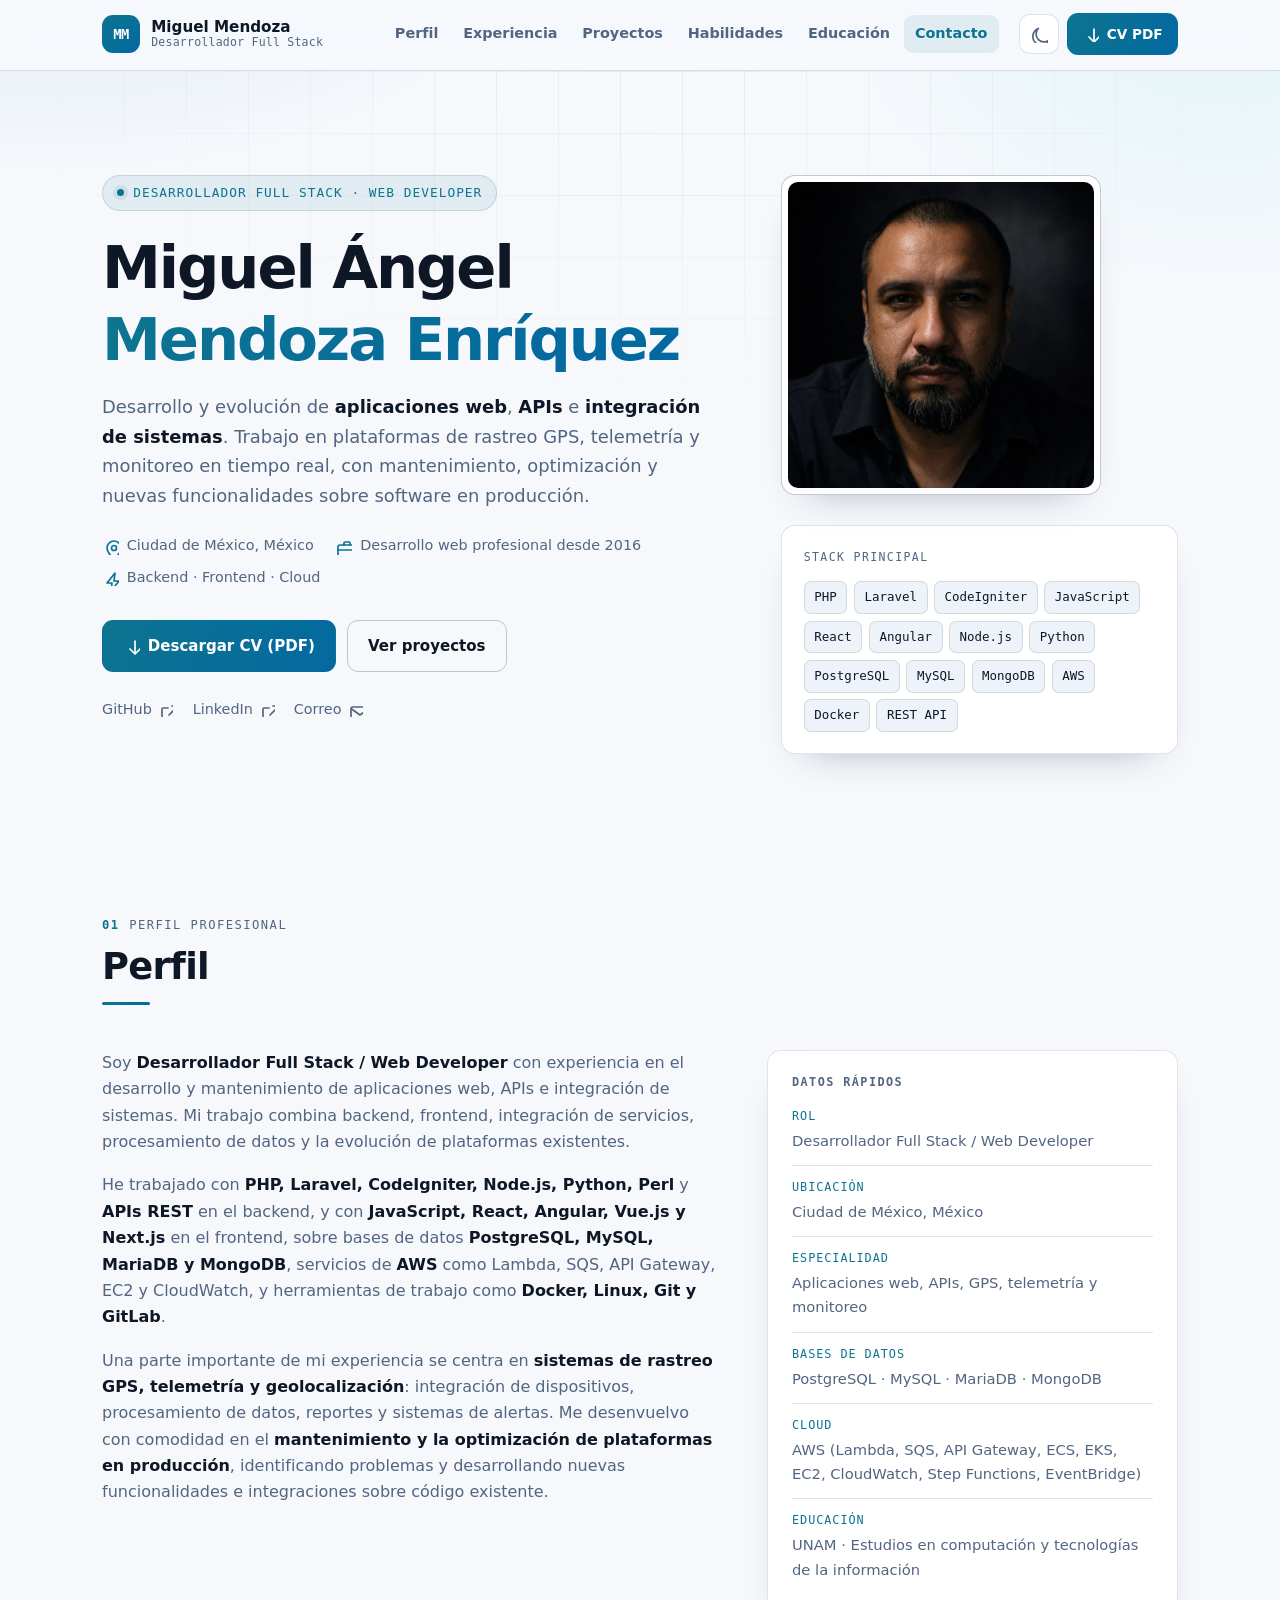
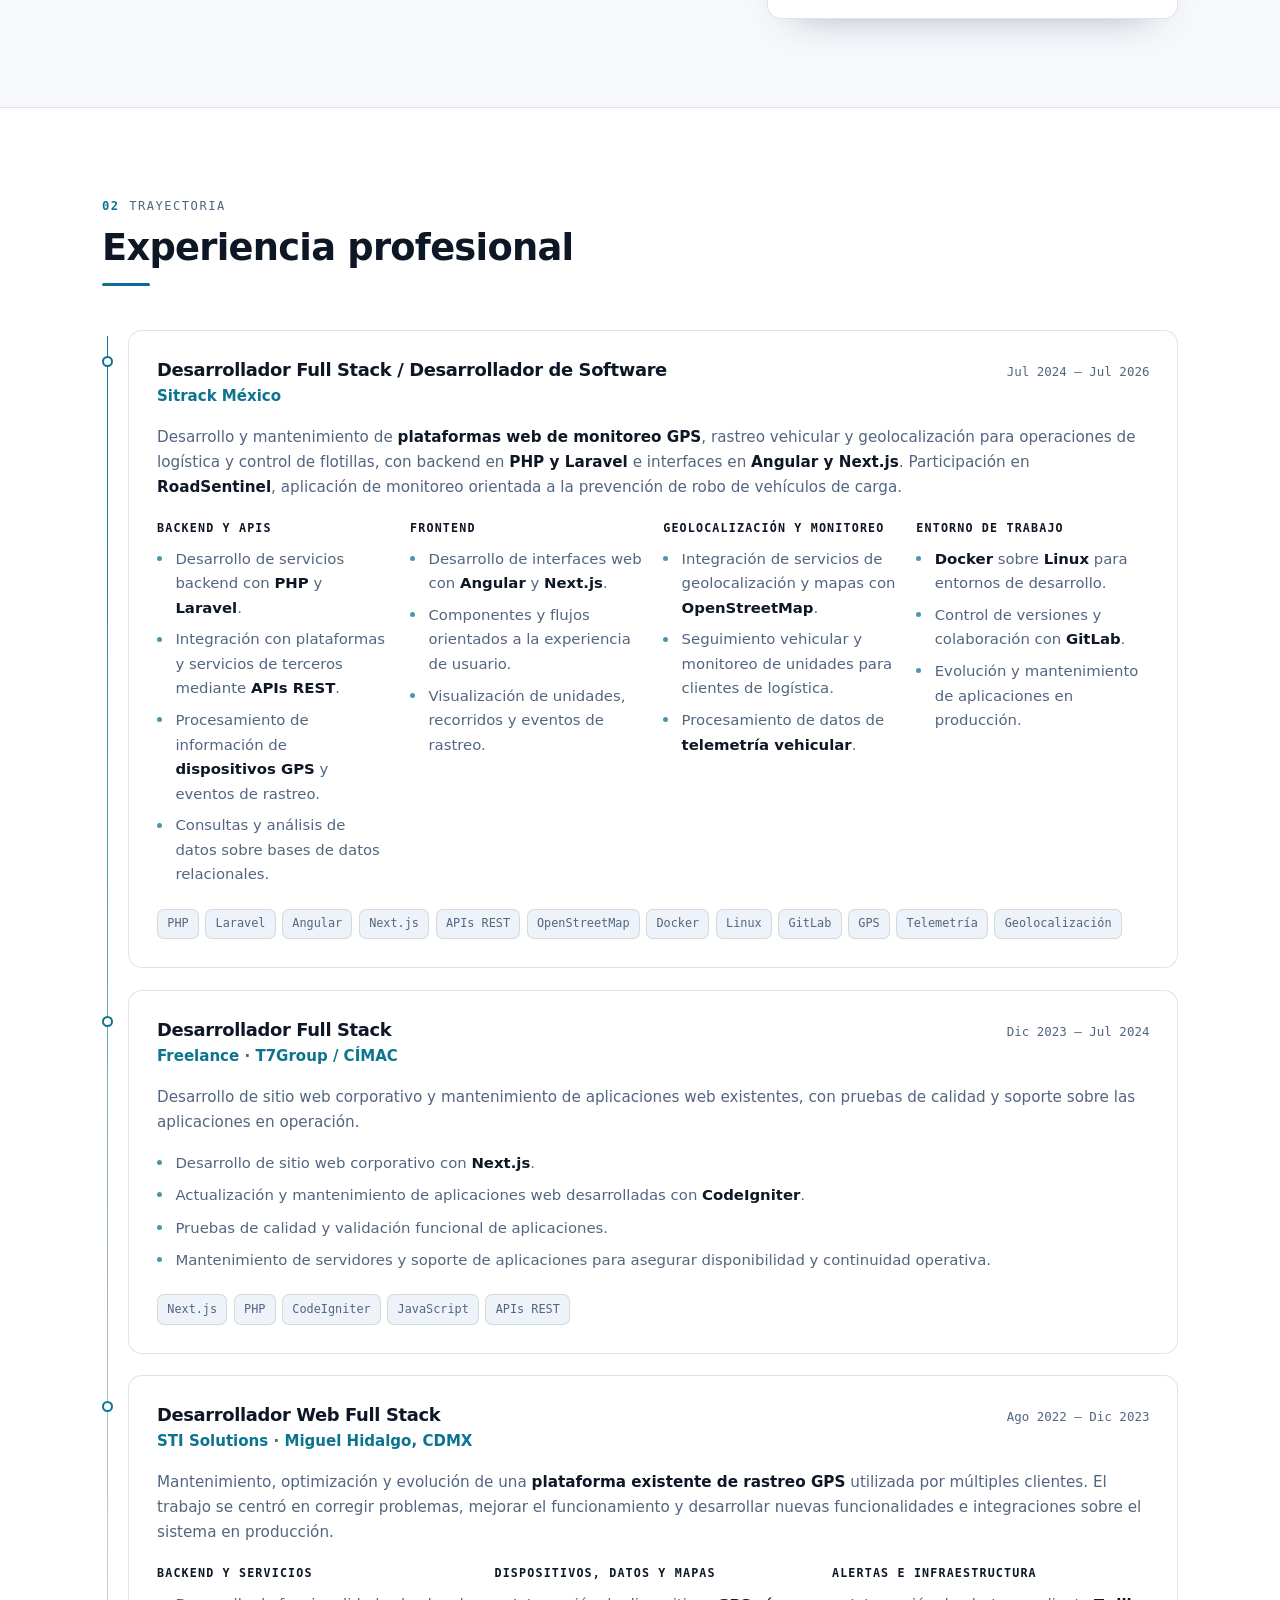
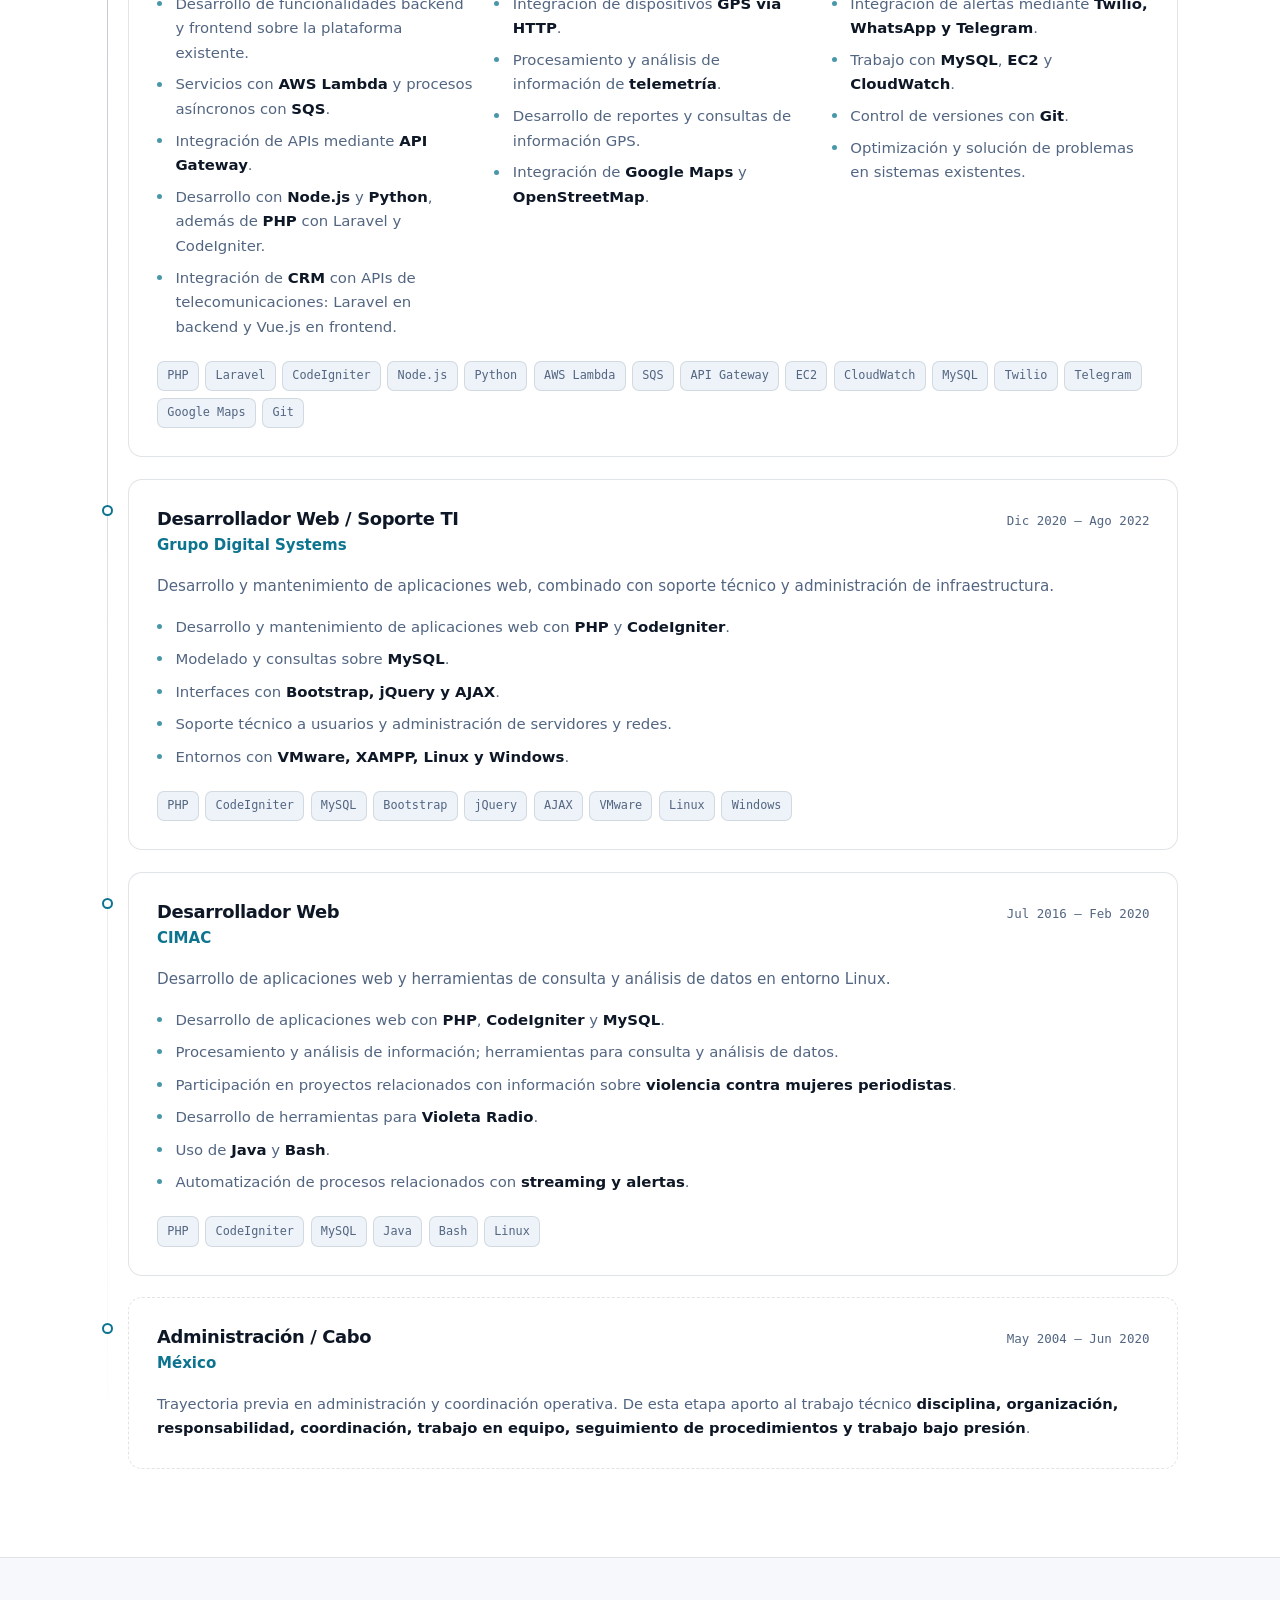
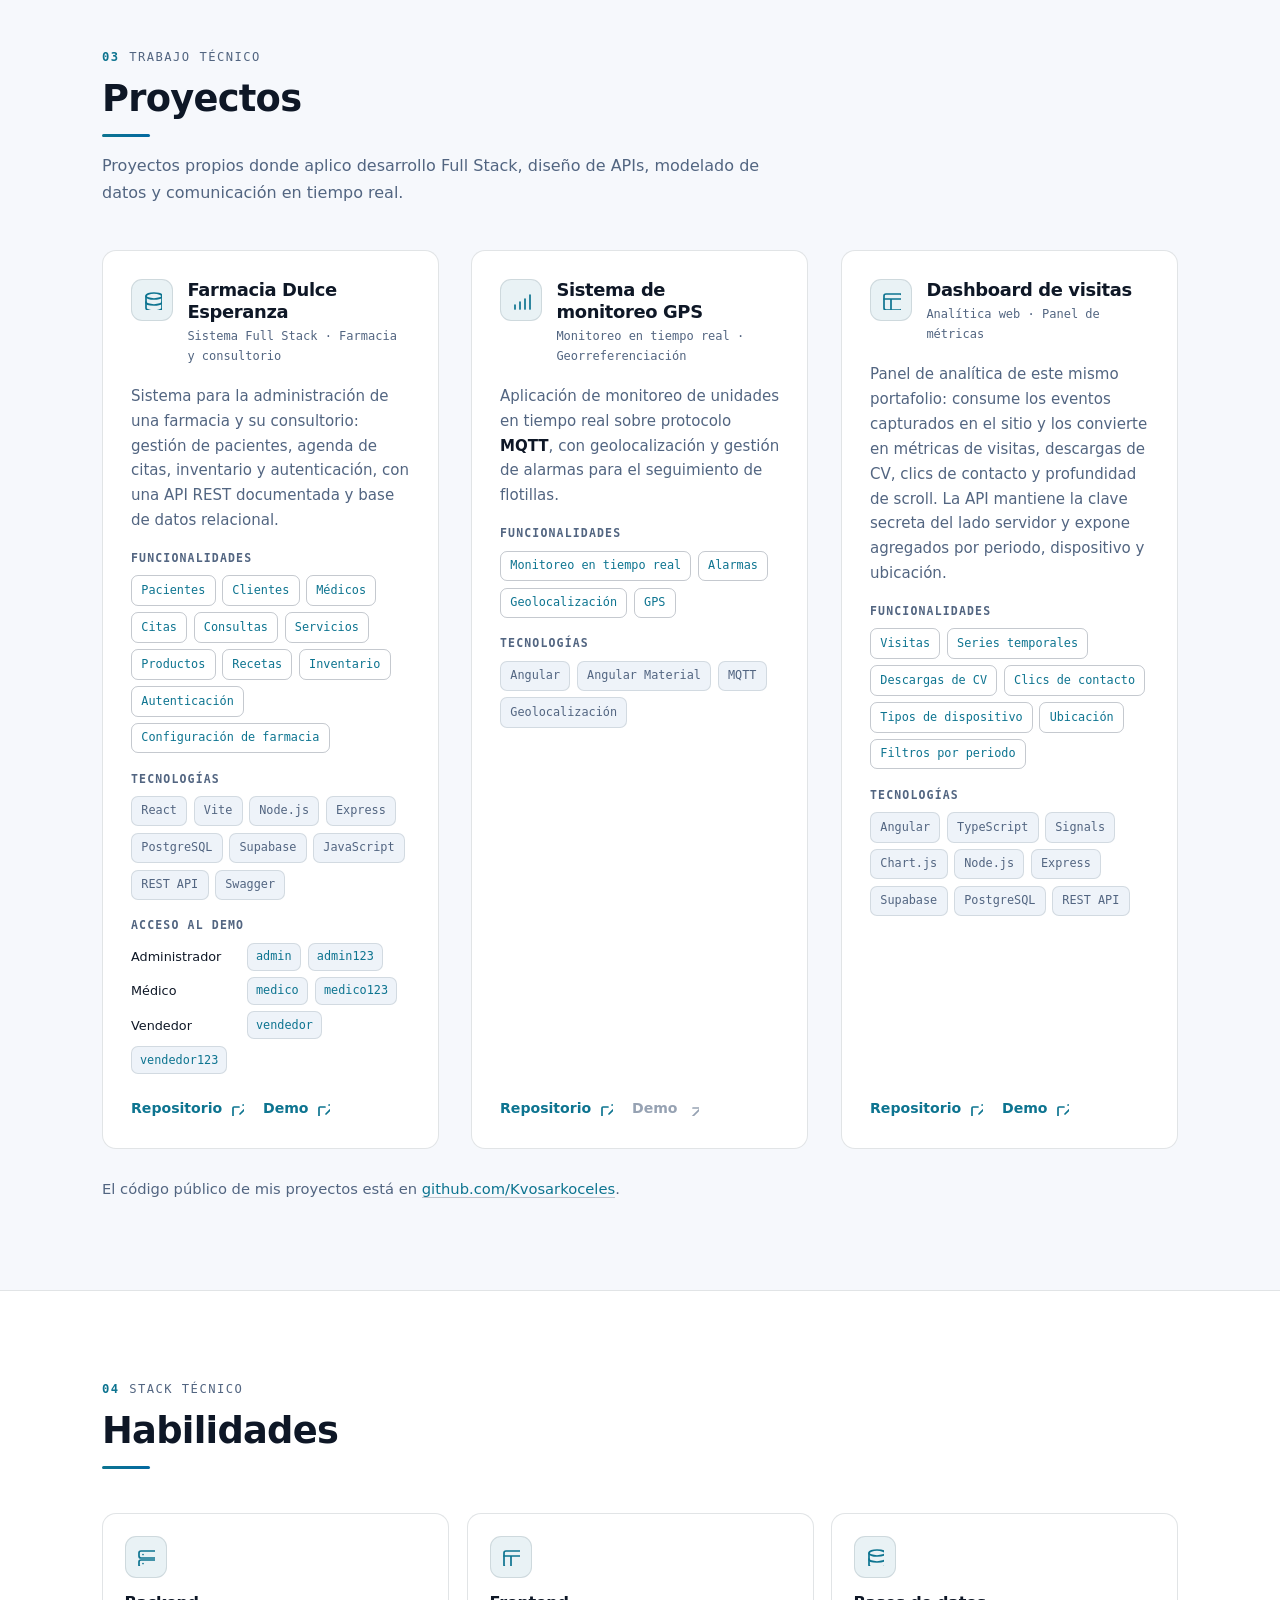
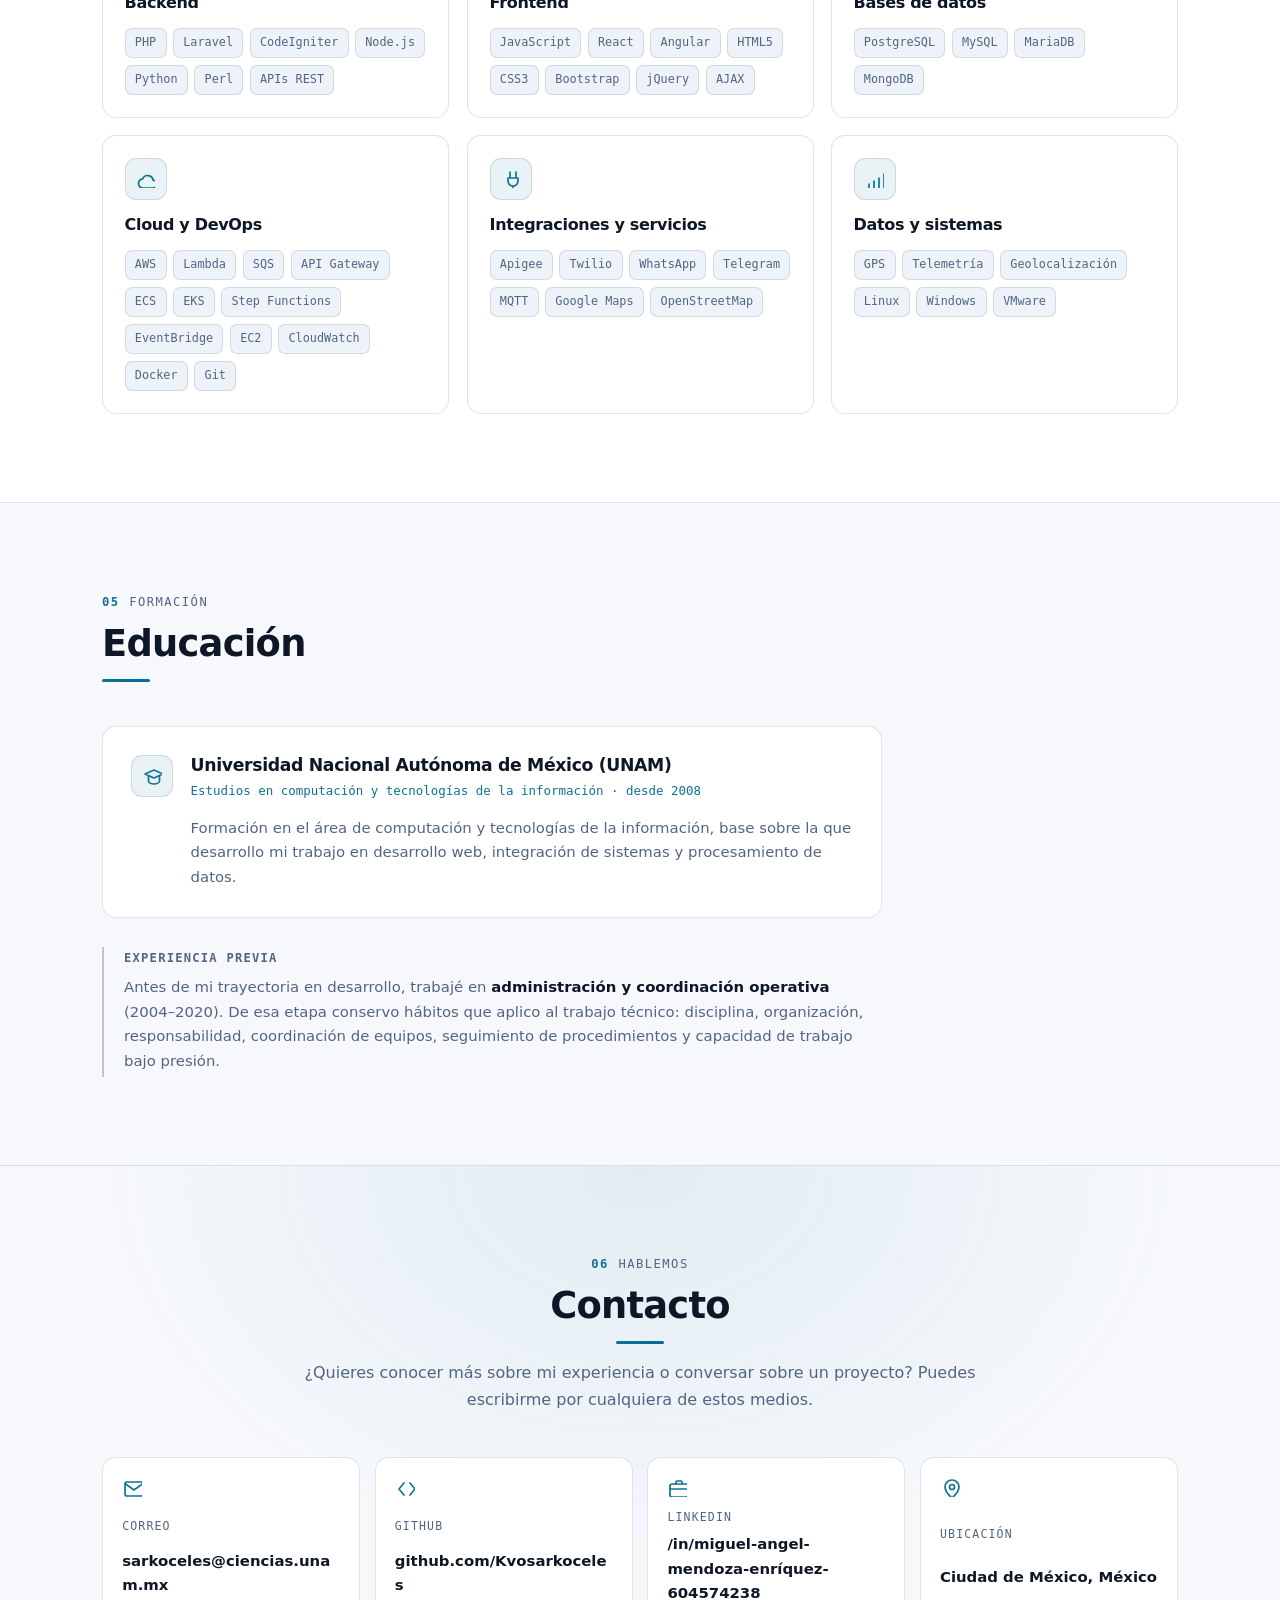
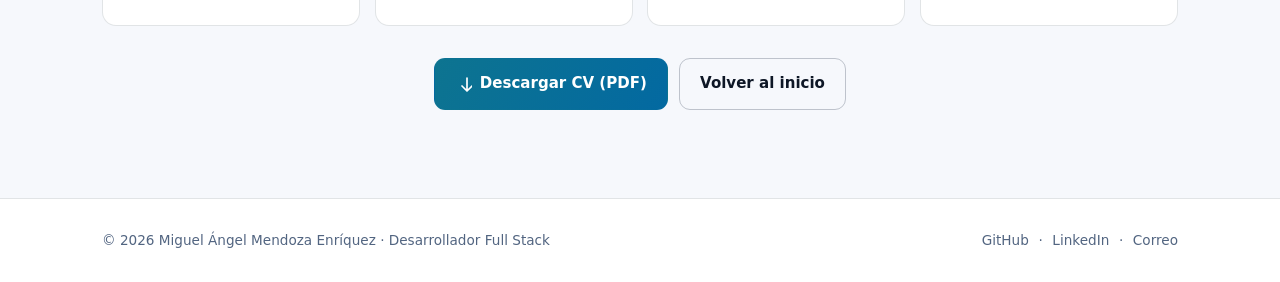
==== commit 89fe2157: "dasboard" ====
--- a/index.html
+++ b/index.html
@@ -6,13 +6,15 @@
 
   <!--
     ============================================================
-    PERSONALIZACIÓN PENDIENTE (busca estos valores y reemplázalos)
+    DATOS DE CONTACTO (ya configurados)
     ------------------------------------------------------------
-    TU-PERFIL-LINKEDIN  -> tu URL real de LinkedIn
-    TU-CORREO@EJEMPLO.COM -> tu correo real de contacto
-    https://kvosarkoceles.github.io/  -> URL del sitio (aparece también en
-                                         robots.txt, sitemap.xml y 404.html)
+    Correo       sarkoceles@ciencias.unam.mx
+    LinkedIn     linkedin.com/in/miguel-angel-mendoza-enríquez-604574238
+    Sitio        https://kvosarkoceles.github.io/
+                 (aparece también en robots.txt, sitemap.xml y 404.html)
     El CV en PDF se genera en cv/Miguel-Mendoza-CV.pdf
+    Si cambias el correo o el LinkedIn, actualízalos también en cv/print.html
+    y regenera el PDF con scripts/generate-assets.sh.
     ============================================================
   -->
 
@@ -97,19 +99,19 @@
   </script>
 
   <!--
-    Google Analytics 4 (gtag.js) — ID de medición: G-WRMWQKV9VZ
+    Google Analytics 4 (gtag.js) — ID de medición: G-V68LV0H88W
 
     OJO: el contenedor GTM-5635GH7Z puede cargar también una etiqueta GA4 con
     este mismo ID. Si es así, GA4 contará cada page_view DOS veces. Verifícalo
     con la Vista previa de GTM y, si duplica, elige UNA sola vía (o añade
     send_page_view: false aquí).
   -->
-  <script async src="https://www.googletagmanager.com/gtag/js?id=G-WRMWQKV9VZ"></script>
+  <script async src="https://www.googletagmanager.com/gtag/js?id=G-V68LV0H88W"></script>
   <script>
     window.dataLayer = window.dataLayer || [];
     function gtag() { dataLayer.push(arguments); }
     gtag('js', new Date());
-    gtag('config', 'G-WRMWQKV9VZ');
+    gtag('config', 'G-V68LV0H88W');
   </script>
   <!-- End Google Analytics 4 -->
 
@@ -585,7 +587,7 @@
           </p>
         </header>
 
-        <div class="grid-2 cards">
+        <div class="grid-2 cards cards-3">
           <article class="project-card reveal">
             <header>
               <div class="project-icon" aria-hidden="true">
@@ -689,6 +691,55 @@
               </span>
             </footer>
           </article>
+
+          <article class="project-card reveal">
+            <header>
+              <div class="project-icon" aria-hidden="true">
+                <svg class="ic" focusable="false"><use href="assets/icons/sprite.svg#i-layout"></use></svg>
+              </div>
+              <div>
+                <h3>Dashboard de visitas</h3>
+                <p class="project-type">Analítica web · Panel de métricas</p>
+              </div>
+            </header>
+
+            <p>
+              Panel de analítica de este mismo portafolio: consume los eventos capturados en el
+              sitio y los convierte en métricas de visitas, descargas de CV, clics de contacto y
+              profundidad de scroll. La API mantiene la clave secreta del lado servidor y expone
+              agregados por periodo, dispositivo y ubicación.
+            </p>
+
+            <div class="project-block">
+              <h4>Funcionalidades</h4>
+              <ul class="tags tags-soft">
+                <li>Visitas</li><li>Series temporales</li><li>Descargas de CV</li>
+                <li>Clics de contacto</li><li>Tipos de dispositivo</li><li>Ubicación</li>
+                <li>Filtros por periodo</li>
+              </ul>
+            </div>
+
+            <div class="project-block">
+              <h4>Tecnologías</h4>
+              <ul class="tags" aria-label="Tecnologías del proyecto">
+                <li>Angular</li><li>TypeScript</li><li>Signals</li><li>Chart.js</li>
+                <li>Node.js</li><li>Express</li><li>Supabase</li><li>PostgreSQL</li><li>REST API</li>
+              </ul>
+            </div>
+
+            <!-- Estructura de metadatos del proyecto: cambia los href y, si quieres mostrar
+                 el estado, descomenta el bloque <span class="status"> y ajusta el texto. -->
+            <footer class="project-foot">
+              <a class="project-link" href="https://github.com/Kvosarkoceles/dashboard-portafolio" target="_blank" rel="noopener noreferrer">
+                Repositorio
+                <svg class="ic" aria-hidden="true" focusable="false"><use href="assets/icons/sprite.svg#i-external"></use></svg>
+              </a>
+              <a class="project-link" href="https://dashboard-portafolio-alpha.vercel.app/" target="_blank" rel="noopener noreferrer">
+                Demo
+                <svg class="ic" aria-hidden="true" focusable="false"><use href="assets/icons/sprite.svg#i-external"></use></svg>
+              </a>
+            </footer>
+          </article>
         </div>
 
         <p class="repo-note reveal">
--- a/assets/css/styles.css
+++ b/assets/css/styles.css
@@ -786,6 +786,13 @@
 
 .cards { align-items: stretch; }
 
+/* Rejilla de proyectos: 3 columnas en pantallas amplias y reparto automático
+   al reducir el ancho (la clase .grid-2 ya la colapsa a 1 columna en móvil). */
+.grid-2.cards-3 {
+  grid-template-columns: repeat(auto-fit, minmax(270px, 1fr));
+  gap: clamp(1.25rem, 3vw, 2rem);
+}
+
 .project-card {
   display: flex;
   flex-direction: column;
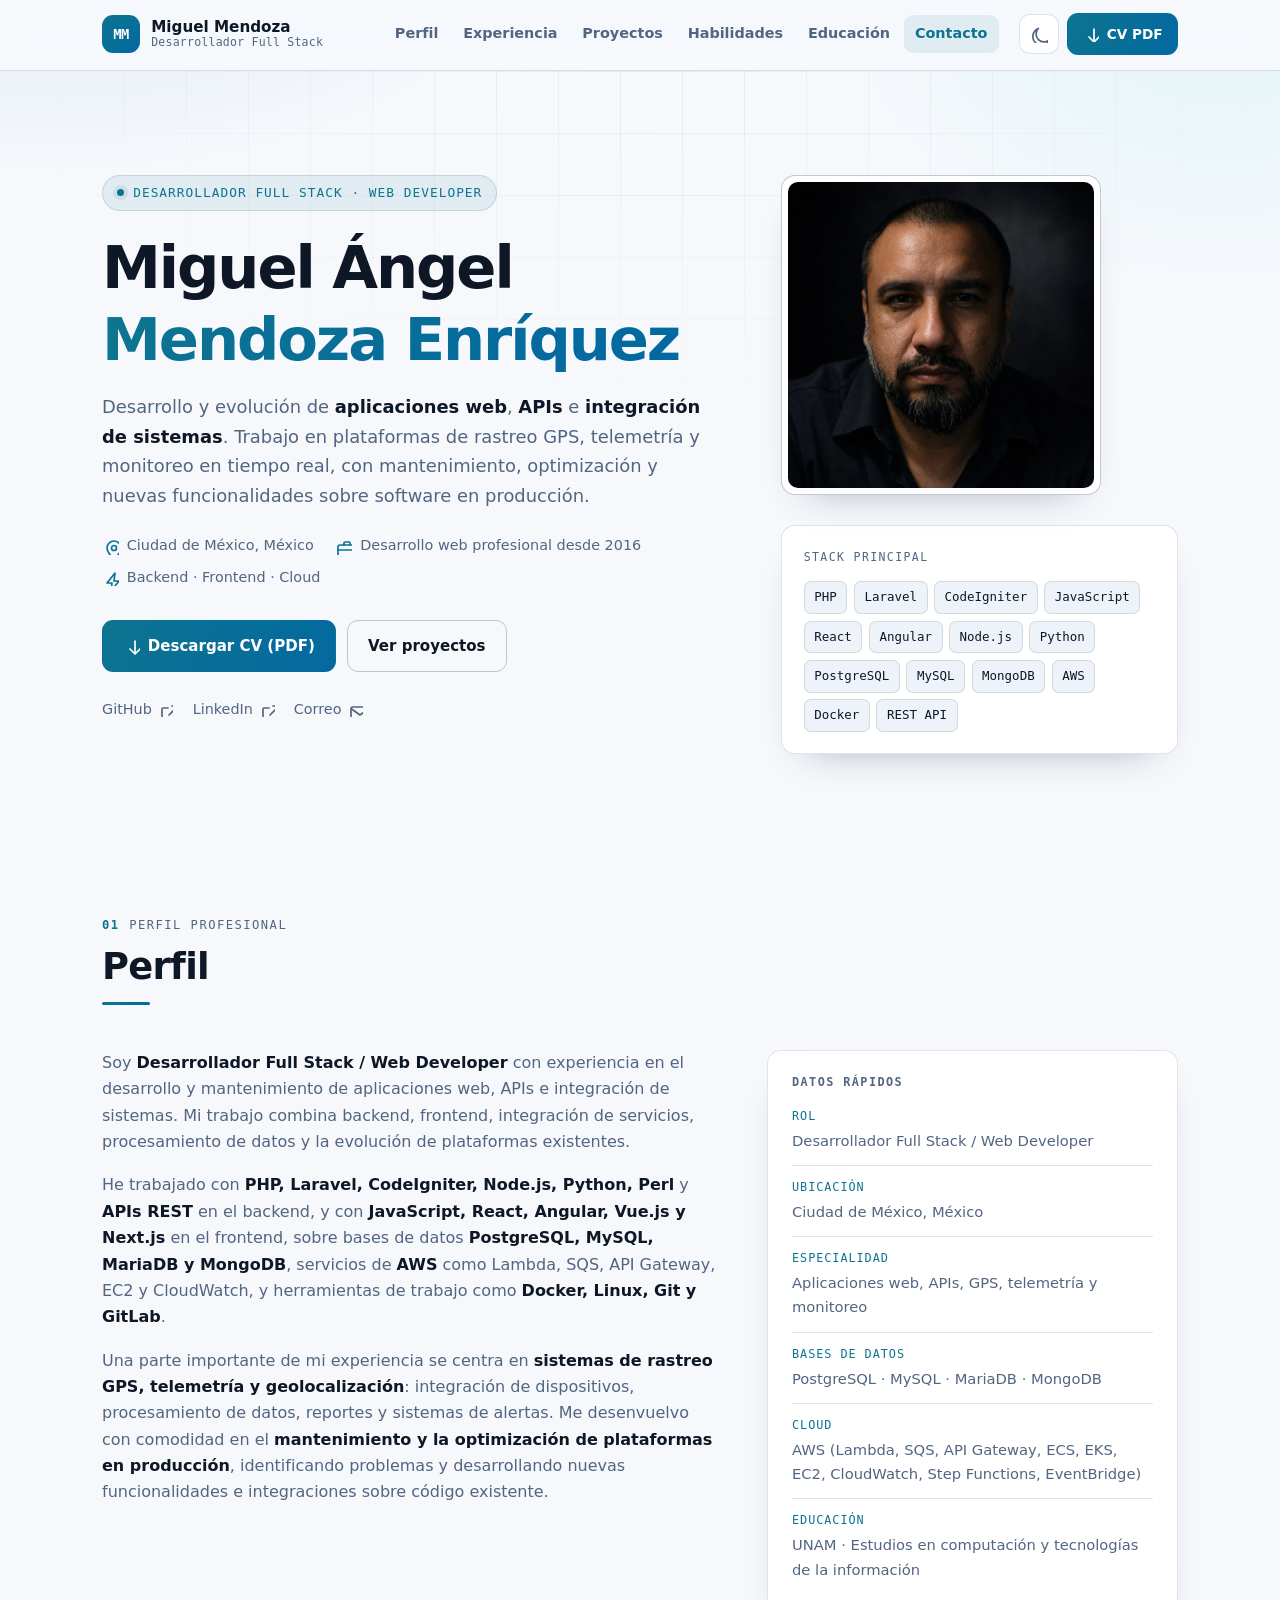
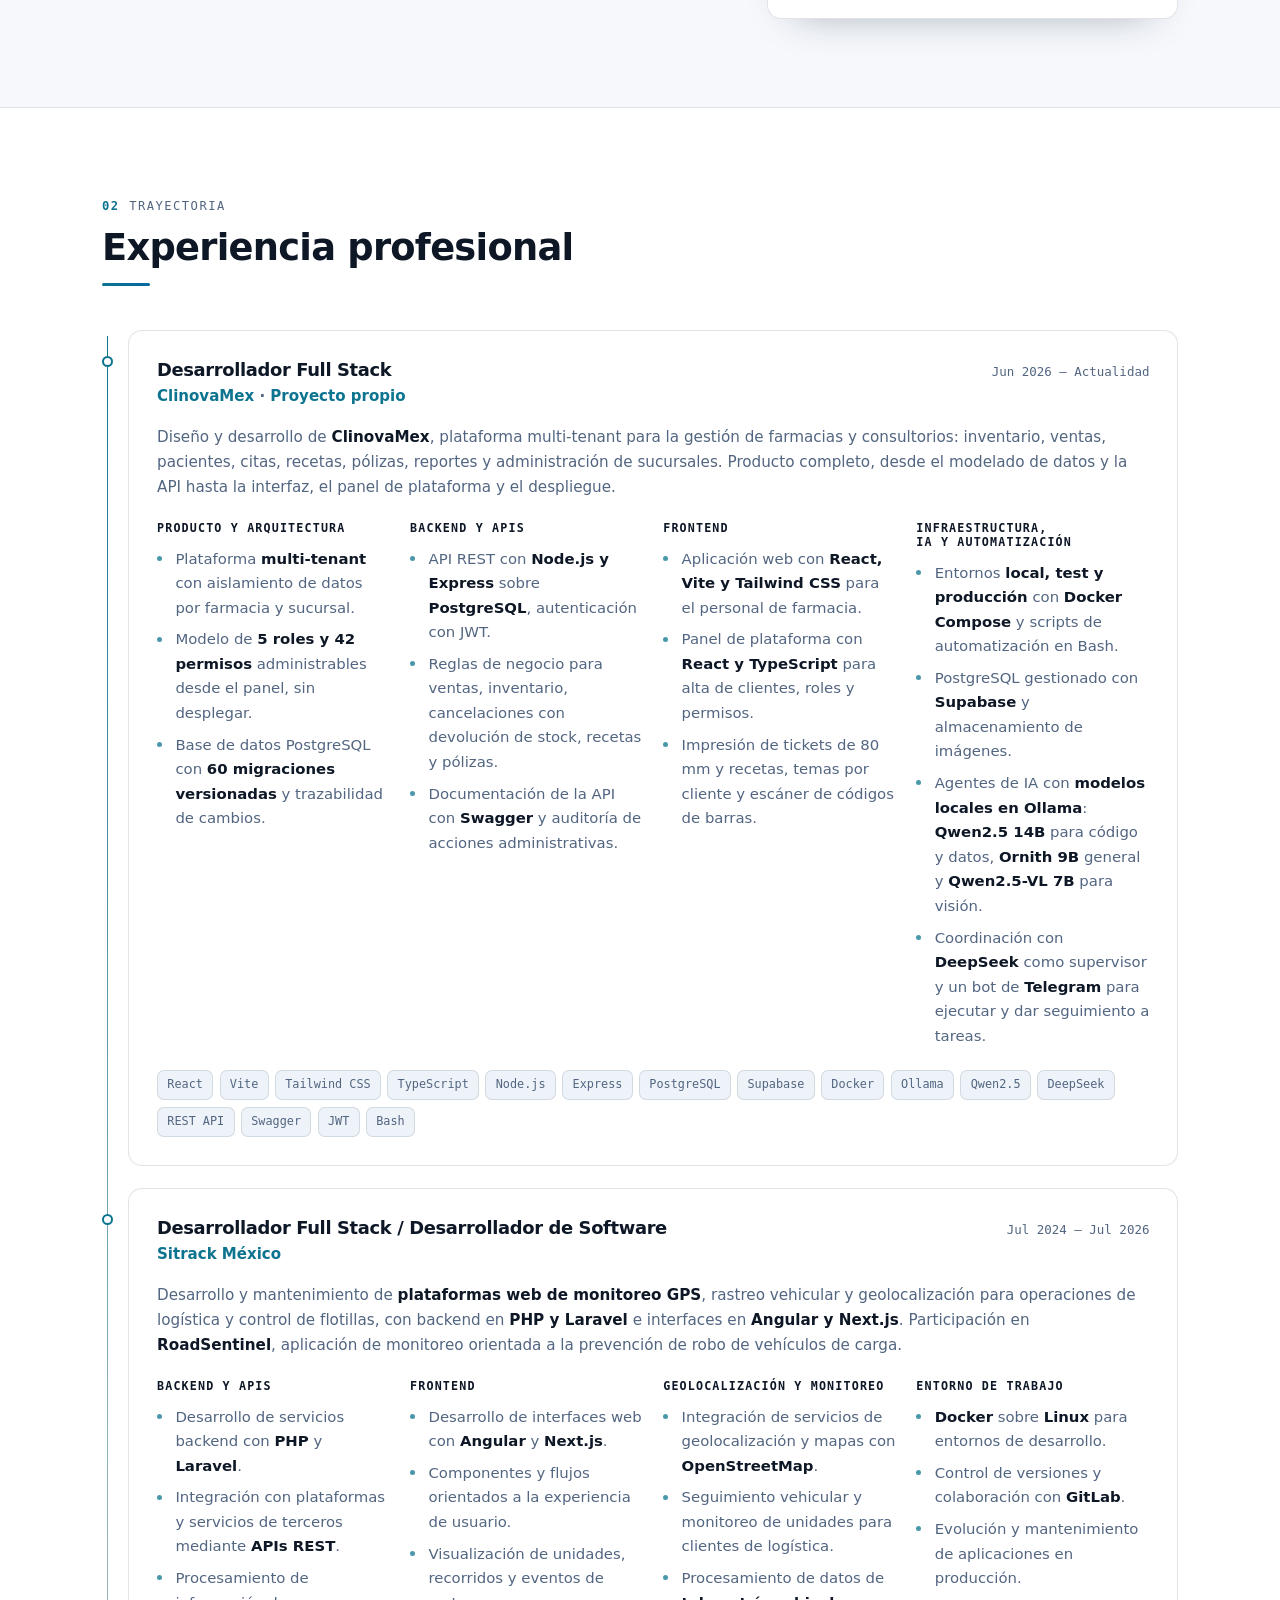
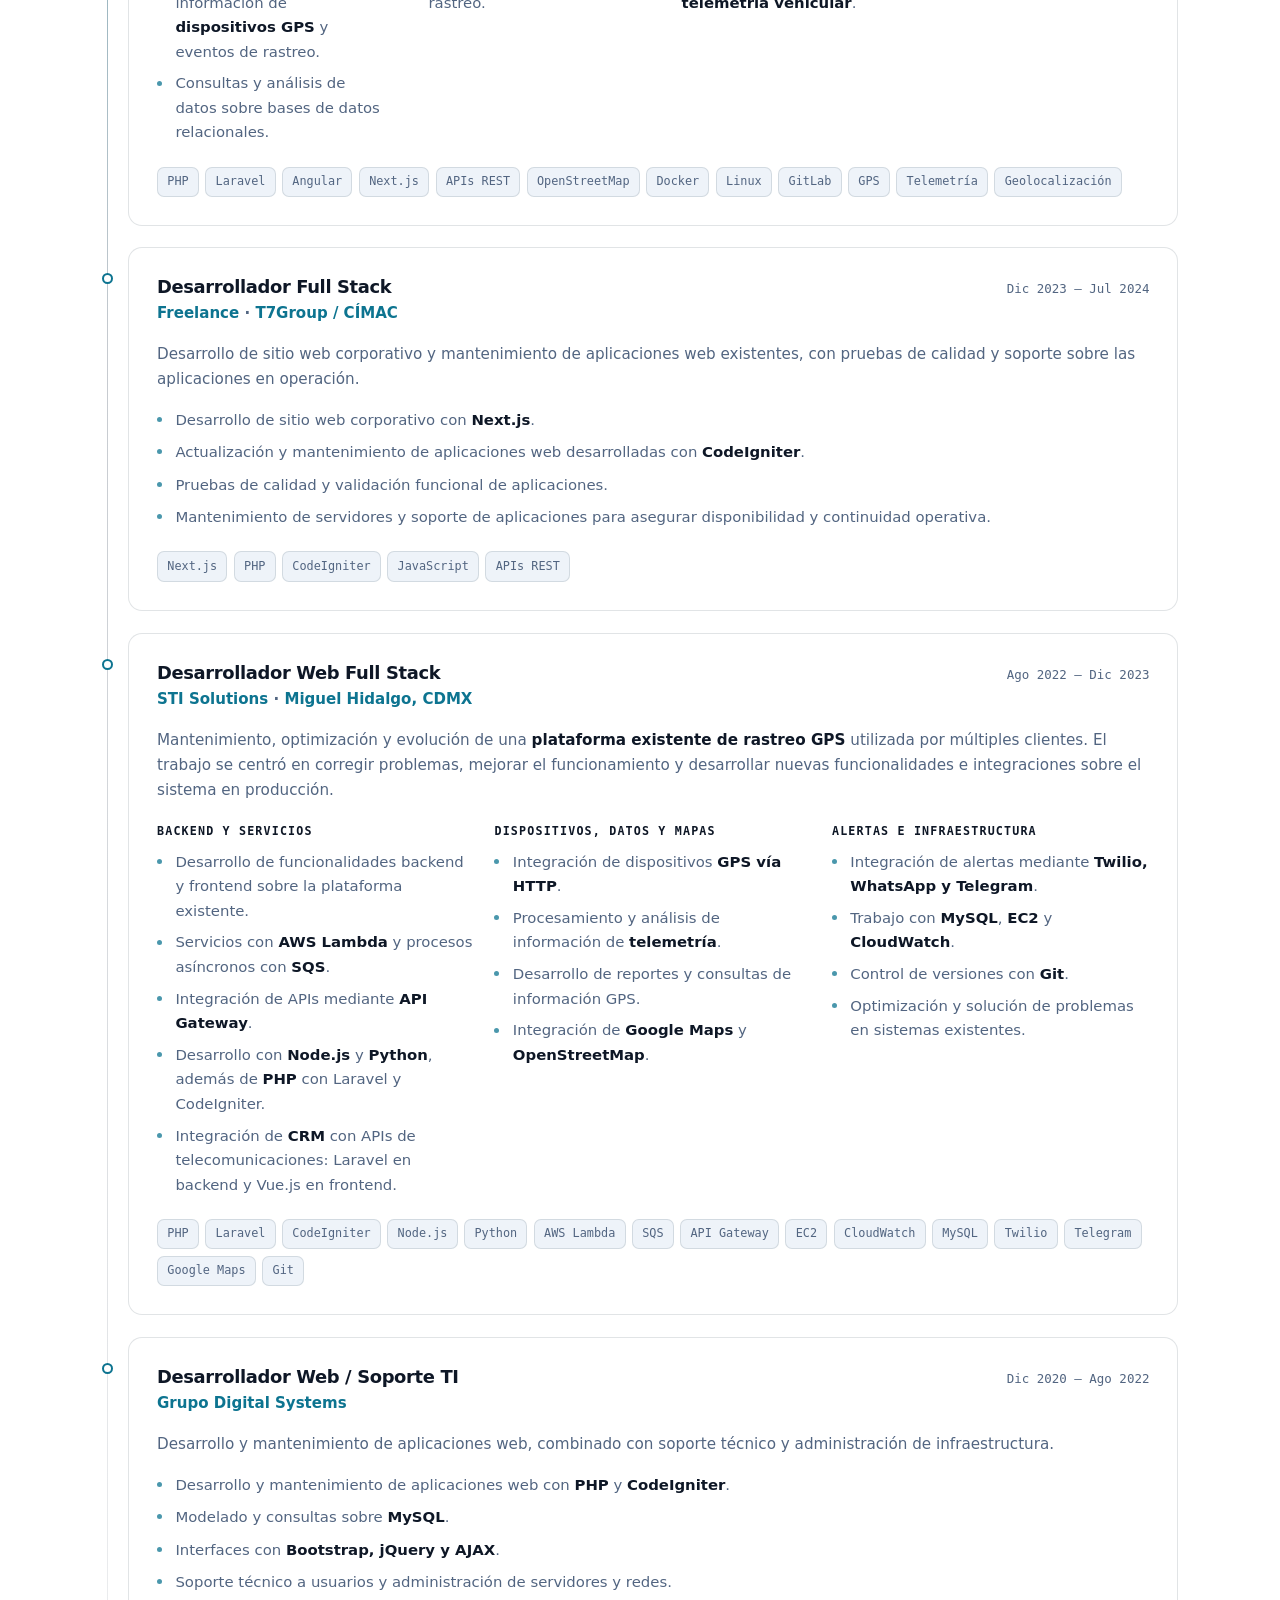
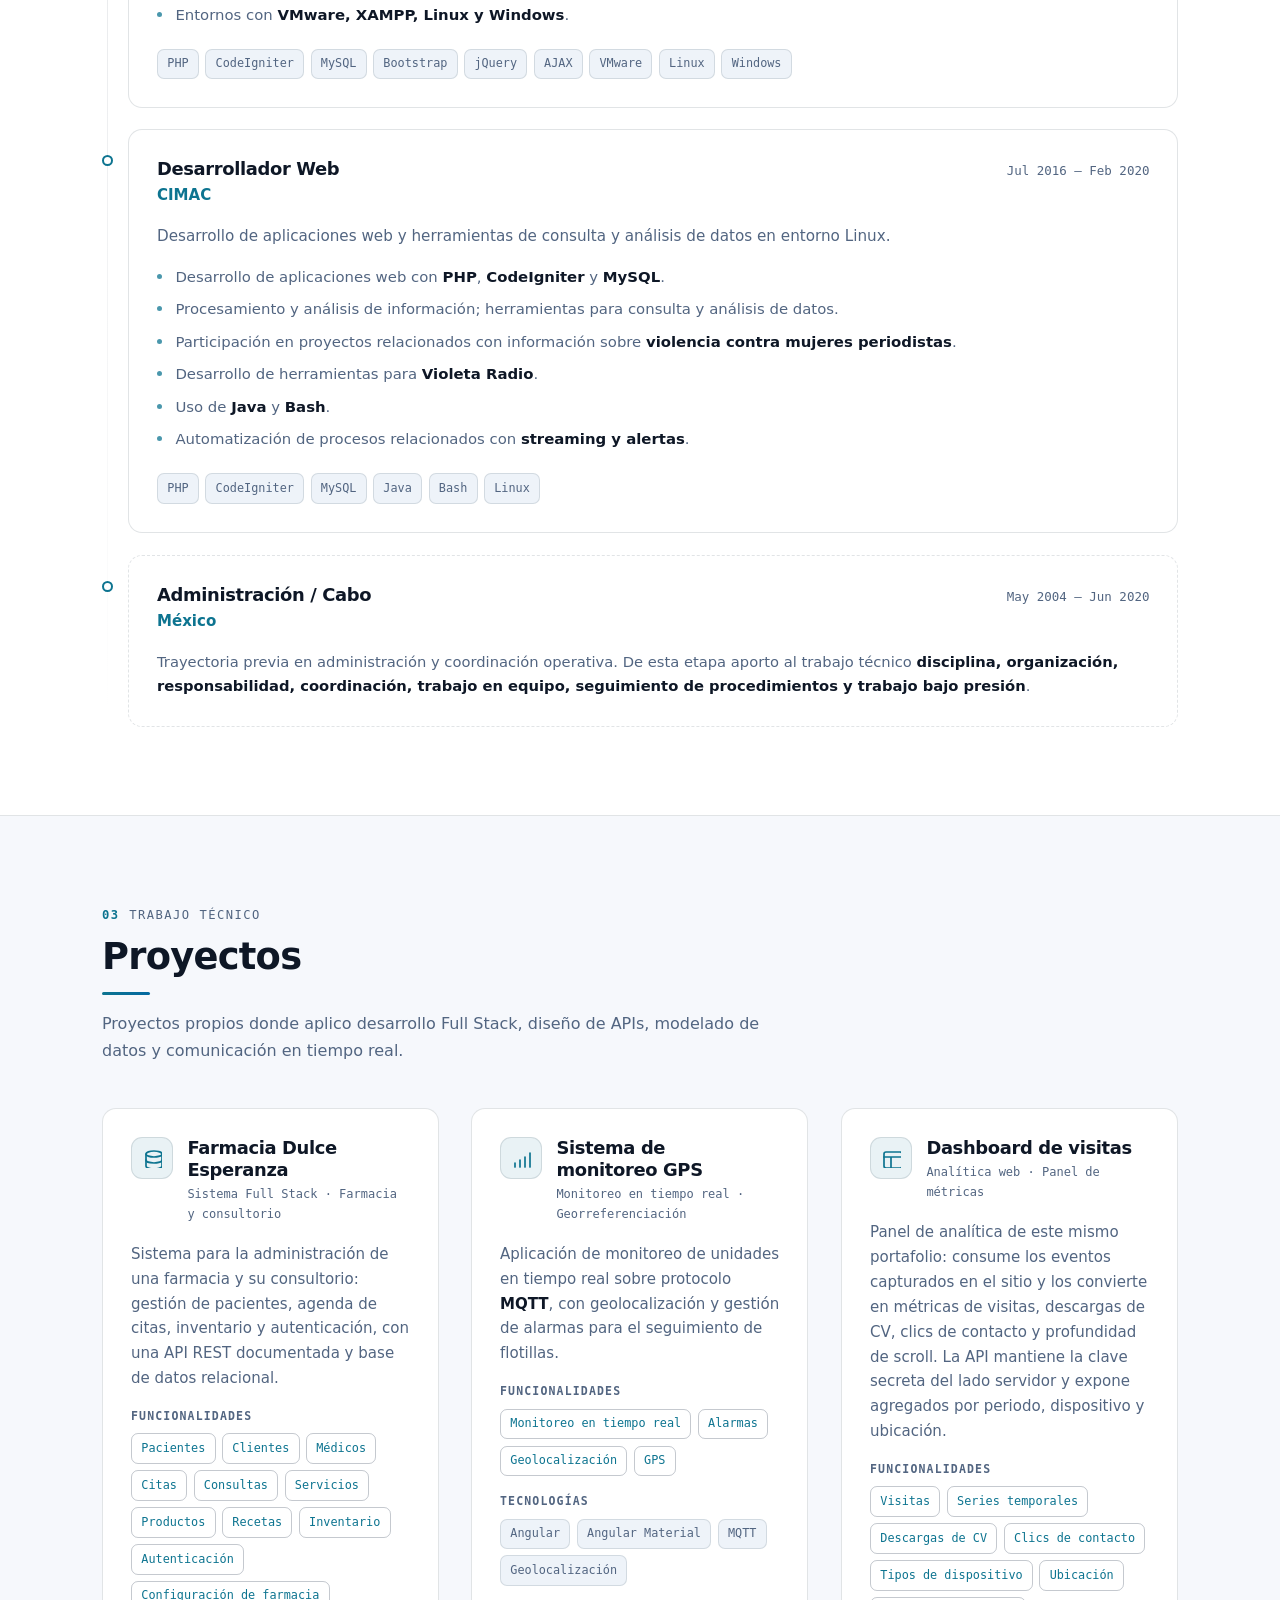
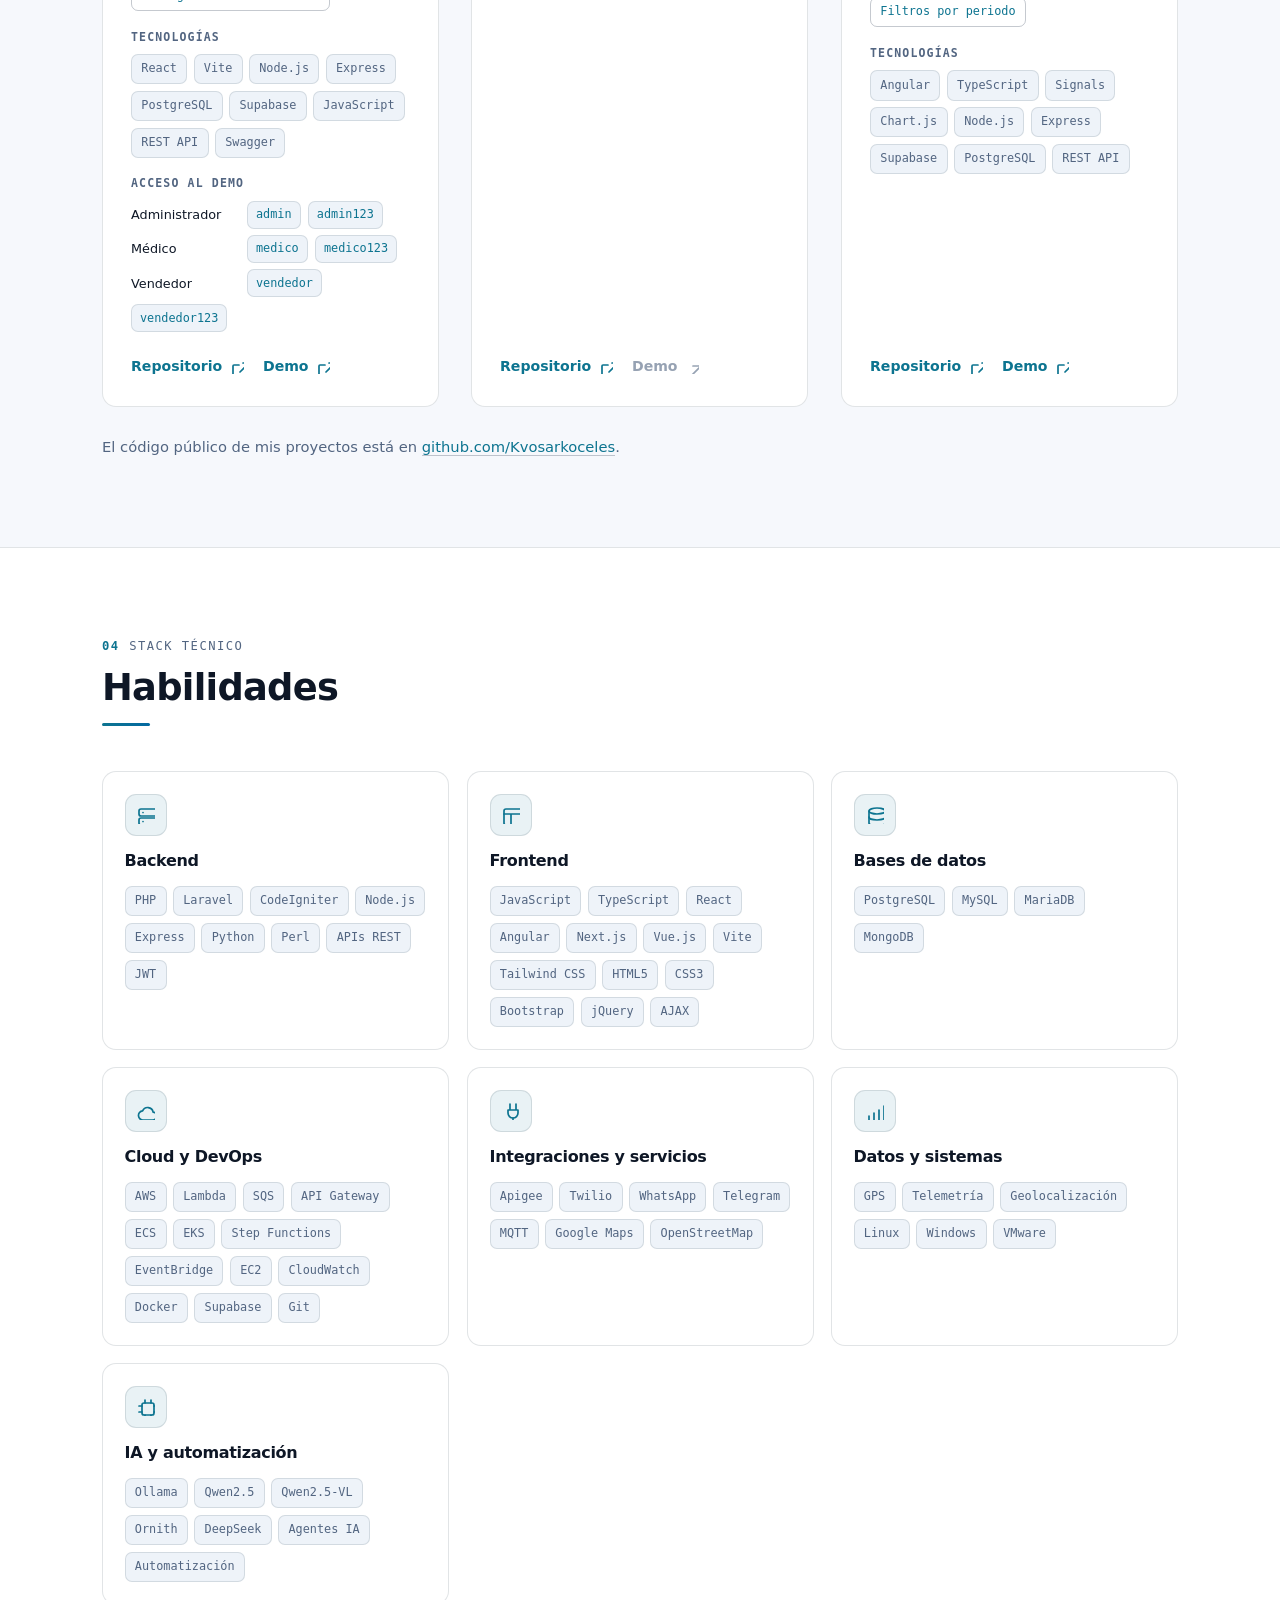
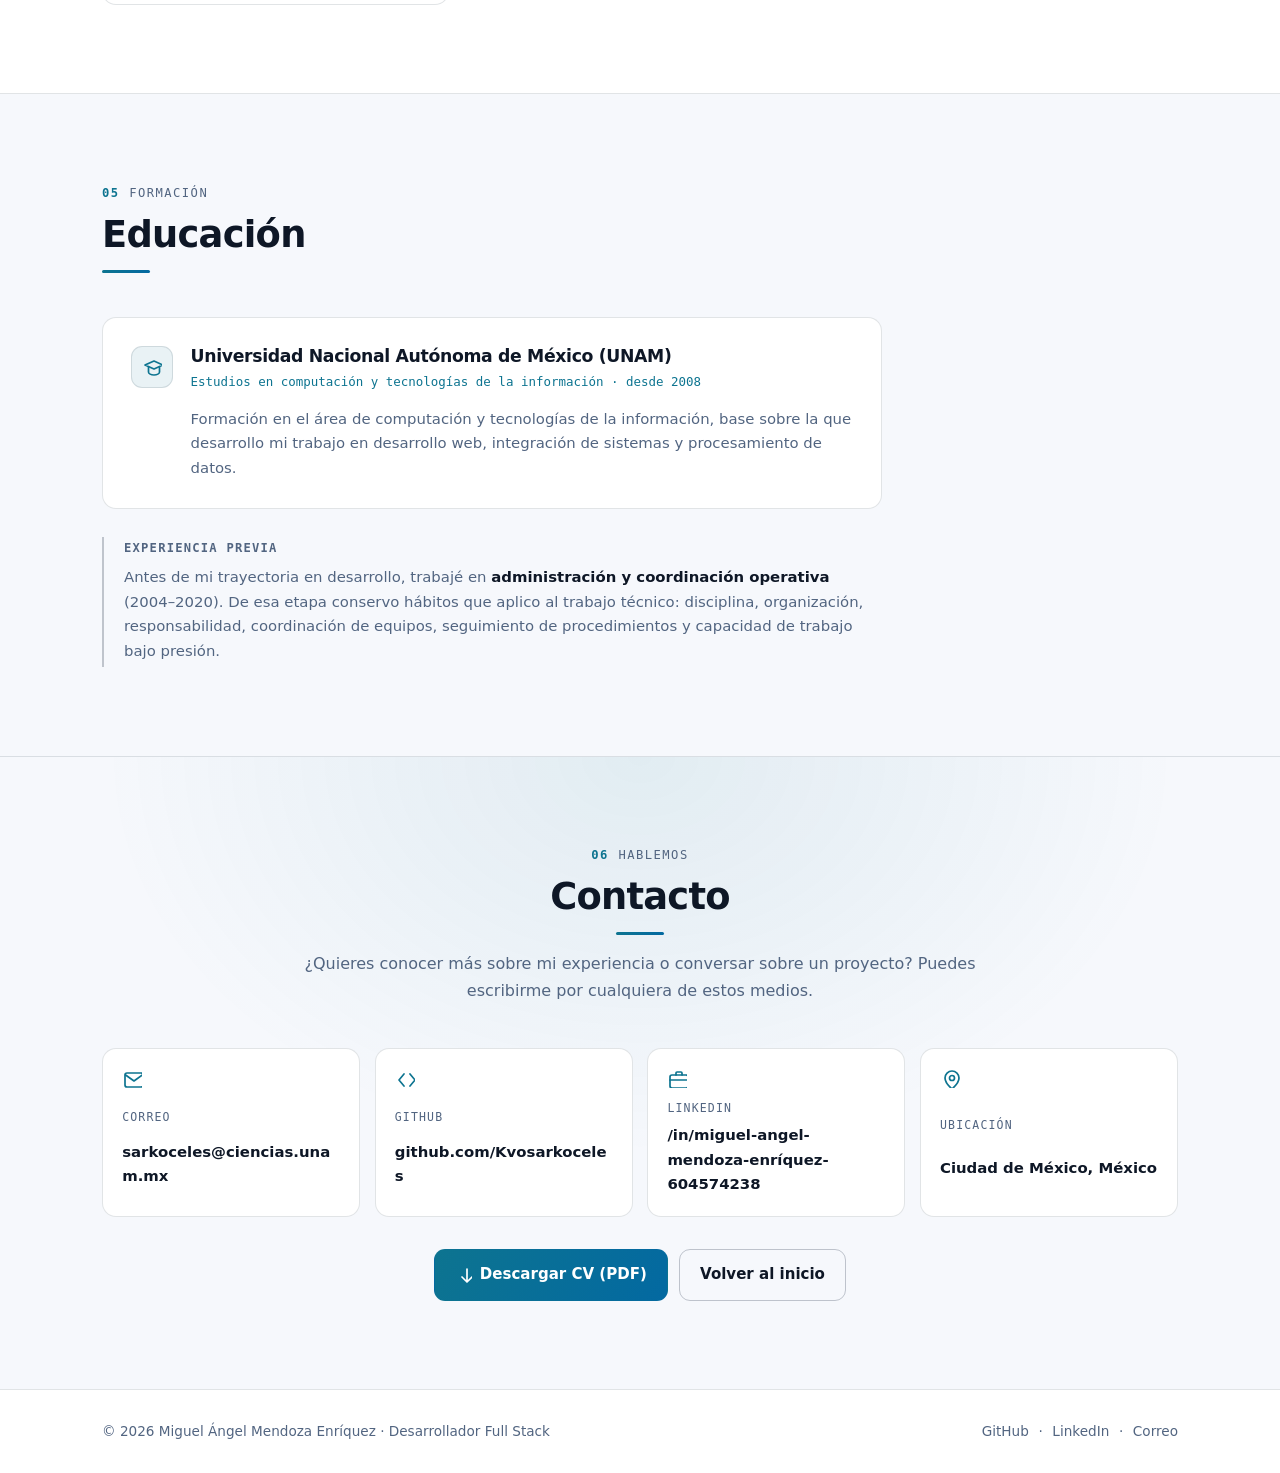
==== commit a881b1eb: "actualizacion" ====
--- a/index.html
+++ b/index.html
@@ -336,6 +336,72 @@
 
         <ol class="timeline">
 
+
+
+          <li class="timeline-item reveal">
+            <article class="job">
+              <header class="job-head">
+                <div>
+                  <h3>Desarrollador Full Stack</h3>
+                  <p class="job-company">ClinovaMex <span class="sep" aria-hidden="true">·</span> Proyecto propio</p>
+                </div>
+                <p class="job-date">
+                  <time datetime="2026-06">Jun 2026</time> — <span>Actualidad</span>
+                </p>
+              </header>
+
+              <p class="job-summary">
+                Diseño y desarrollo de <strong>ClinovaMex</strong>, plataforma multi-tenant para la
+                gestión de farmacias y consultorios: inventario, ventas, pacientes, citas, recetas,
+                pólizas, reportes y administración de sucursales. Producto completo, desde el
+                modelado de datos y la API hasta la interfaz, el panel de plataforma y el despliegue.
+              </p>
+
+              <div class="job-groups">
+                <div>
+                  <h4>Producto y arquitectura</h4>
+                  <ul>
+                    <li>Plataforma <strong>multi-tenant</strong> con aislamiento de datos por farmacia y sucursal.</li>
+                    <li>Modelo de <strong>5 roles y 42 permisos</strong> administrables desde el panel, sin desplegar.</li>
+                    <li>Base de datos PostgreSQL con <strong>60 migraciones versionadas</strong> y trazabilidad de cambios.</li>
+                  </ul>
+                </div>
+                <div>
+                  <h4>Backend y APIs</h4>
+                  <ul>
+                    <li>API REST con <strong>Node.js y Express</strong> sobre <strong>PostgreSQL</strong>, autenticación con JWT.</li>
+                    <li>Reglas de negocio para ventas, inventario, cancelaciones con devolución de stock, recetas y pólizas.</li>
+                    <li>Documentación de la API con <strong>Swagger</strong> y auditoría de acciones administrativas.</li>
+                  </ul>
+                </div>
+                <div>
+                  <h4>Frontend</h4>
+                  <ul>
+                    <li>Aplicación web con <strong>React, Vite y Tailwind CSS</strong> para el personal de farmacia.</li>
+                    <li>Panel de plataforma con <strong>React y TypeScript</strong> para alta de clientes, roles y permisos.</li>
+                    <li>Impresión de tickets de 80 mm y recetas, temas por cliente y escáner de códigos de barras.</li>
+                  </ul>
+                </div>
+                <div>
+                  <h4>Infraestructura, IA y automatización</h4>
+                  <ul>
+                    <li>Entornos <strong>local, test y producción</strong> con <strong>Docker Compose</strong> y scripts de automatización en Bash.</li>
+                    <li>PostgreSQL gestionado con <strong>Supabase</strong> y almacenamiento de imágenes.</li>
+                    <li>Agentes de IA con <strong>modelos locales en Ollama</strong>: <strong>Qwen2.5 14B</strong> para código y datos, <strong>Ornith 9B</strong> general y <strong>Qwen2.5-VL 7B</strong> para visión.</li>
+                    <li>Coordinación con <strong>DeepSeek</strong> como supervisor y un bot de <strong>Telegram</strong> para ejecutar y dar seguimiento a tareas.</li>
+                  </ul>
+                </div>
+              </div>
+
+              <ul class="tags" aria-label="Tecnologías utilizadas">
+                <li>React</li><li>Vite</li><li>Tailwind CSS</li><li>TypeScript</li><li>Node.js</li>
+                <li>Express</li><li>PostgreSQL</li><li>Supabase</li><li>Docker</li>
+                <li>Ollama</li><li>Qwen2.5</li><li>DeepSeek</li>
+                <li>REST API</li><li>Swagger</li><li>JWT</li><li>Bash</li>
+              </ul>
+            </article>
+          </li>
+
           <li class="timeline-item reveal">
             <article class="job">
               <header class="job-head">
@@ -399,6 +465,8 @@
               </ul>
             </article>
           </li>
+
+
 
           <li class="timeline-item reveal">
             <article class="job">
@@ -763,7 +831,7 @@
               <svg class="ic" focusable="false"><use href="assets/icons/sprite.svg#i-server"></use></svg>
             </div>
             <h3>Backend</h3>
-            <ul class="tags"><li>PHP</li><li>Laravel</li><li>CodeIgniter</li><li>Node.js</li><li>Python</li><li>Perl</li><li>APIs REST</li></ul>
+            <ul class="tags"><li>PHP</li><li>Laravel</li><li>CodeIgniter</li><li>Node.js</li><li>Express</li><li>Python</li><li>Perl</li><li>APIs REST</li><li>JWT</li></ul>
           </article>
 
           <article class="skill-card reveal">
@@ -771,7 +839,7 @@
               <svg class="ic" focusable="false"><use href="assets/icons/sprite.svg#i-layout"></use></svg>
             </div>
             <h3>Frontend</h3>
-            <ul class="tags"><li>JavaScript</li><li>React</li><li>Angular</li><li>HTML5</li><li>CSS3</li><li>Bootstrap</li><li>jQuery</li><li>AJAX</li></ul>
+            <ul class="tags"><li>JavaScript</li><li>TypeScript</li><li>React</li><li>Angular</li><li>Next.js</li><li>Vue.js</li><li>Vite</li><li>Tailwind CSS</li><li>HTML5</li><li>CSS3</li><li>Bootstrap</li><li>jQuery</li><li>AJAX</li></ul>
           </article>
 
           <article class="skill-card reveal">
@@ -789,7 +857,7 @@
             <h3>Cloud y DevOps</h3>
             <ul class="tags">
               <li>AWS</li><li>Lambda</li><li>SQS</li><li>API Gateway</li><li>ECS</li><li>EKS</li>
-              <li>Step Functions</li><li>EventBridge</li><li>EC2</li><li>CloudWatch</li><li>Docker</li><li>Git</li>
+              <li>Step Functions</li><li>EventBridge</li><li>EC2</li><li>CloudWatch</li><li>Docker</li><li>Supabase</li><li>Git</li>
             </ul>
           </article>
 
@@ -807,6 +875,14 @@
             </div>
             <h3>Datos y sistemas</h3>
             <ul class="tags"><li>GPS</li><li>Telemetría</li><li>Geolocalización</li><li>Linux</li><li>Windows</li><li>VMware</li></ul>
+          </article>
+
+          <article class="skill-card reveal">
+            <div class="skill-icon" aria-hidden="true">
+              <svg class="ic" focusable="false"><use href="assets/icons/sprite.svg#i-cpu"></use></svg>
+            </div>
+            <h3>IA y automatización</h3>
+            <ul class="tags"><li>Ollama</li><li>Qwen2.5</li><li>Qwen2.5-VL</li><li>Ornith</li><li>DeepSeek</li><li>Agentes IA</li><li>Automatización</li></ul>
           </article>
         </div>
       </div>
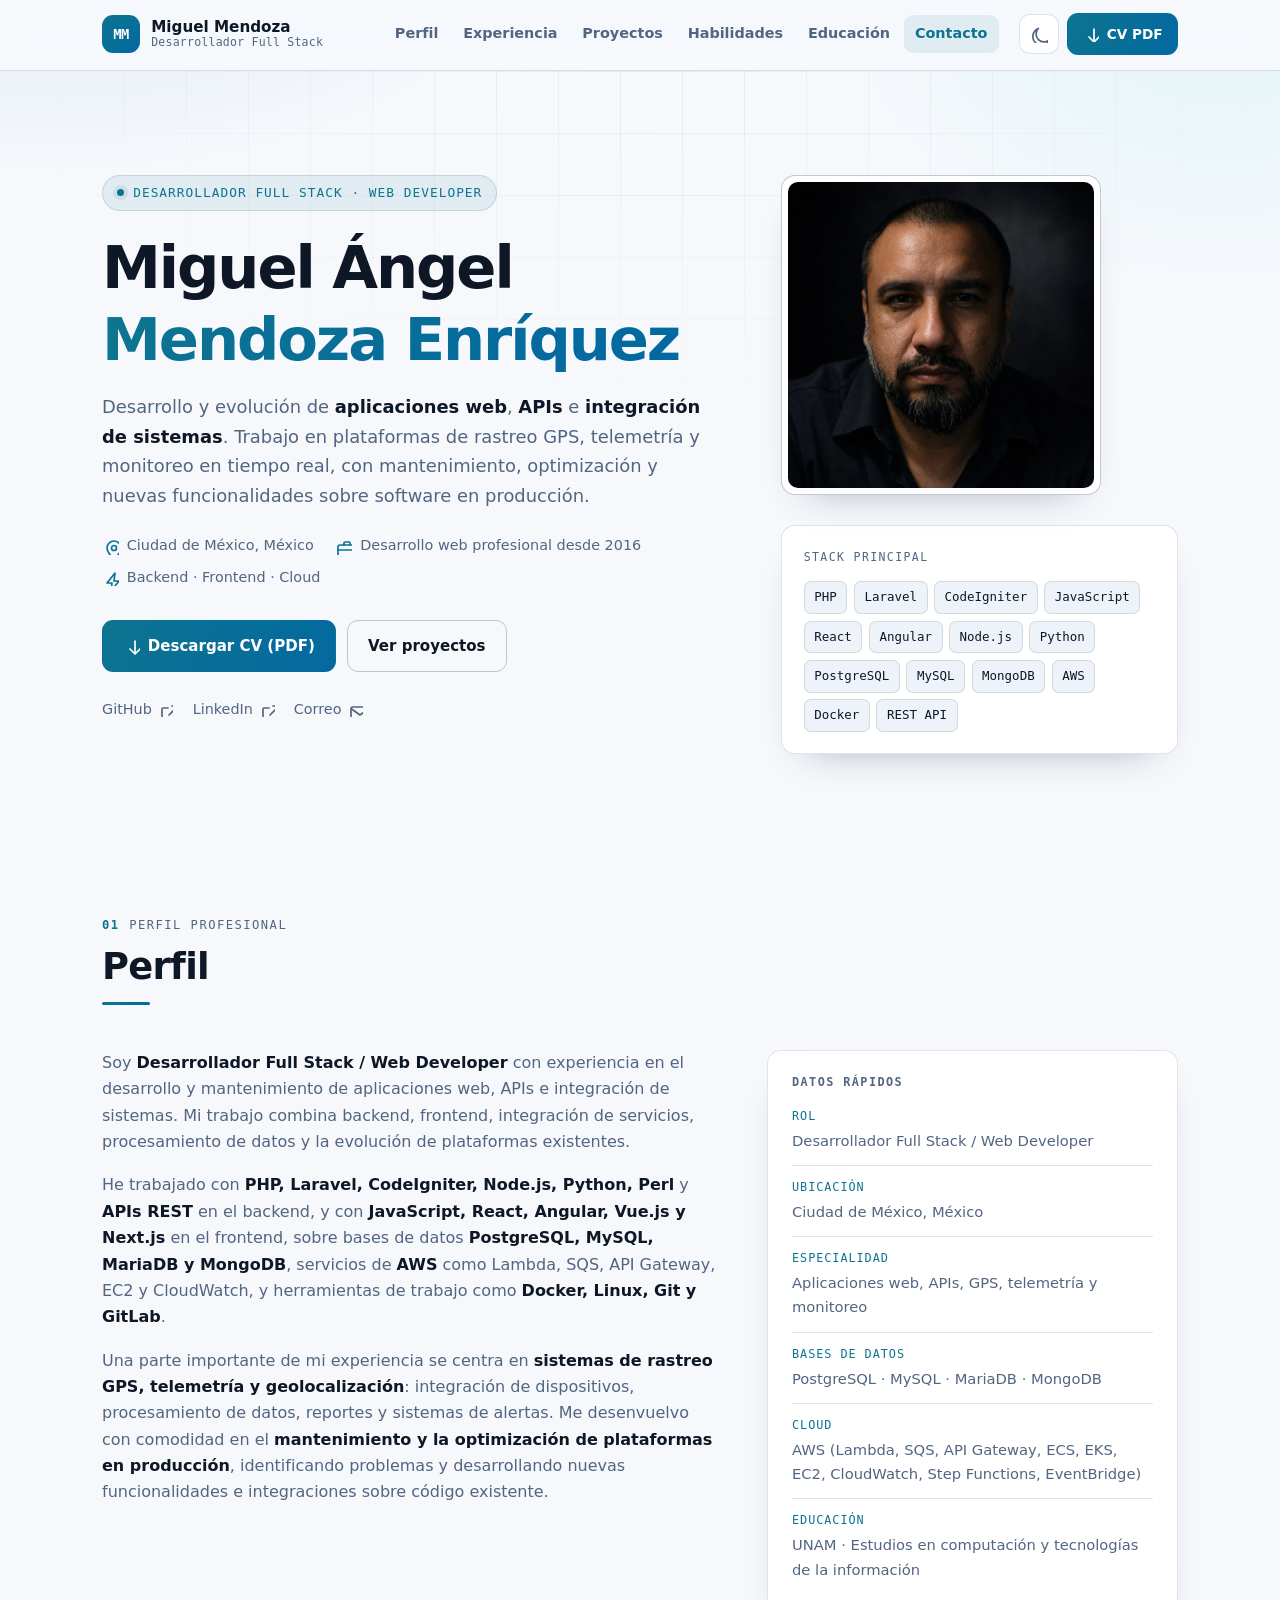
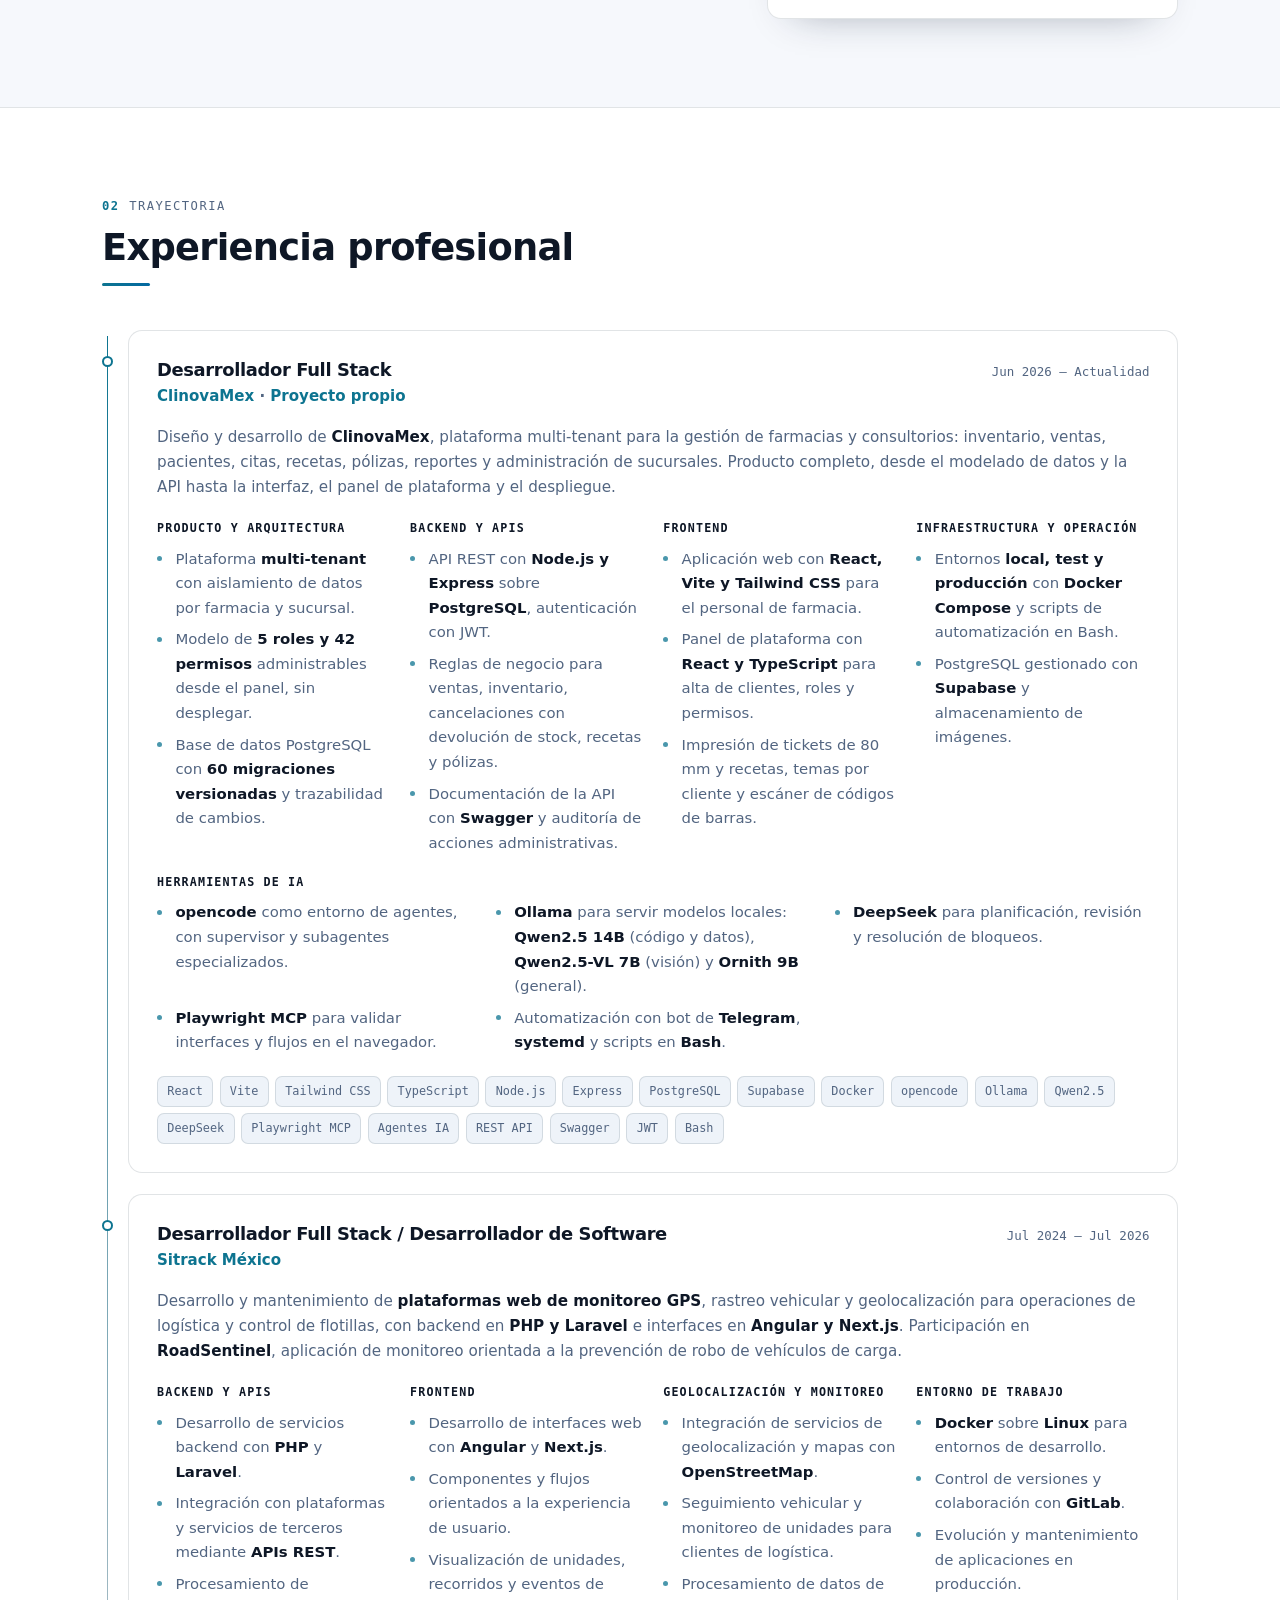
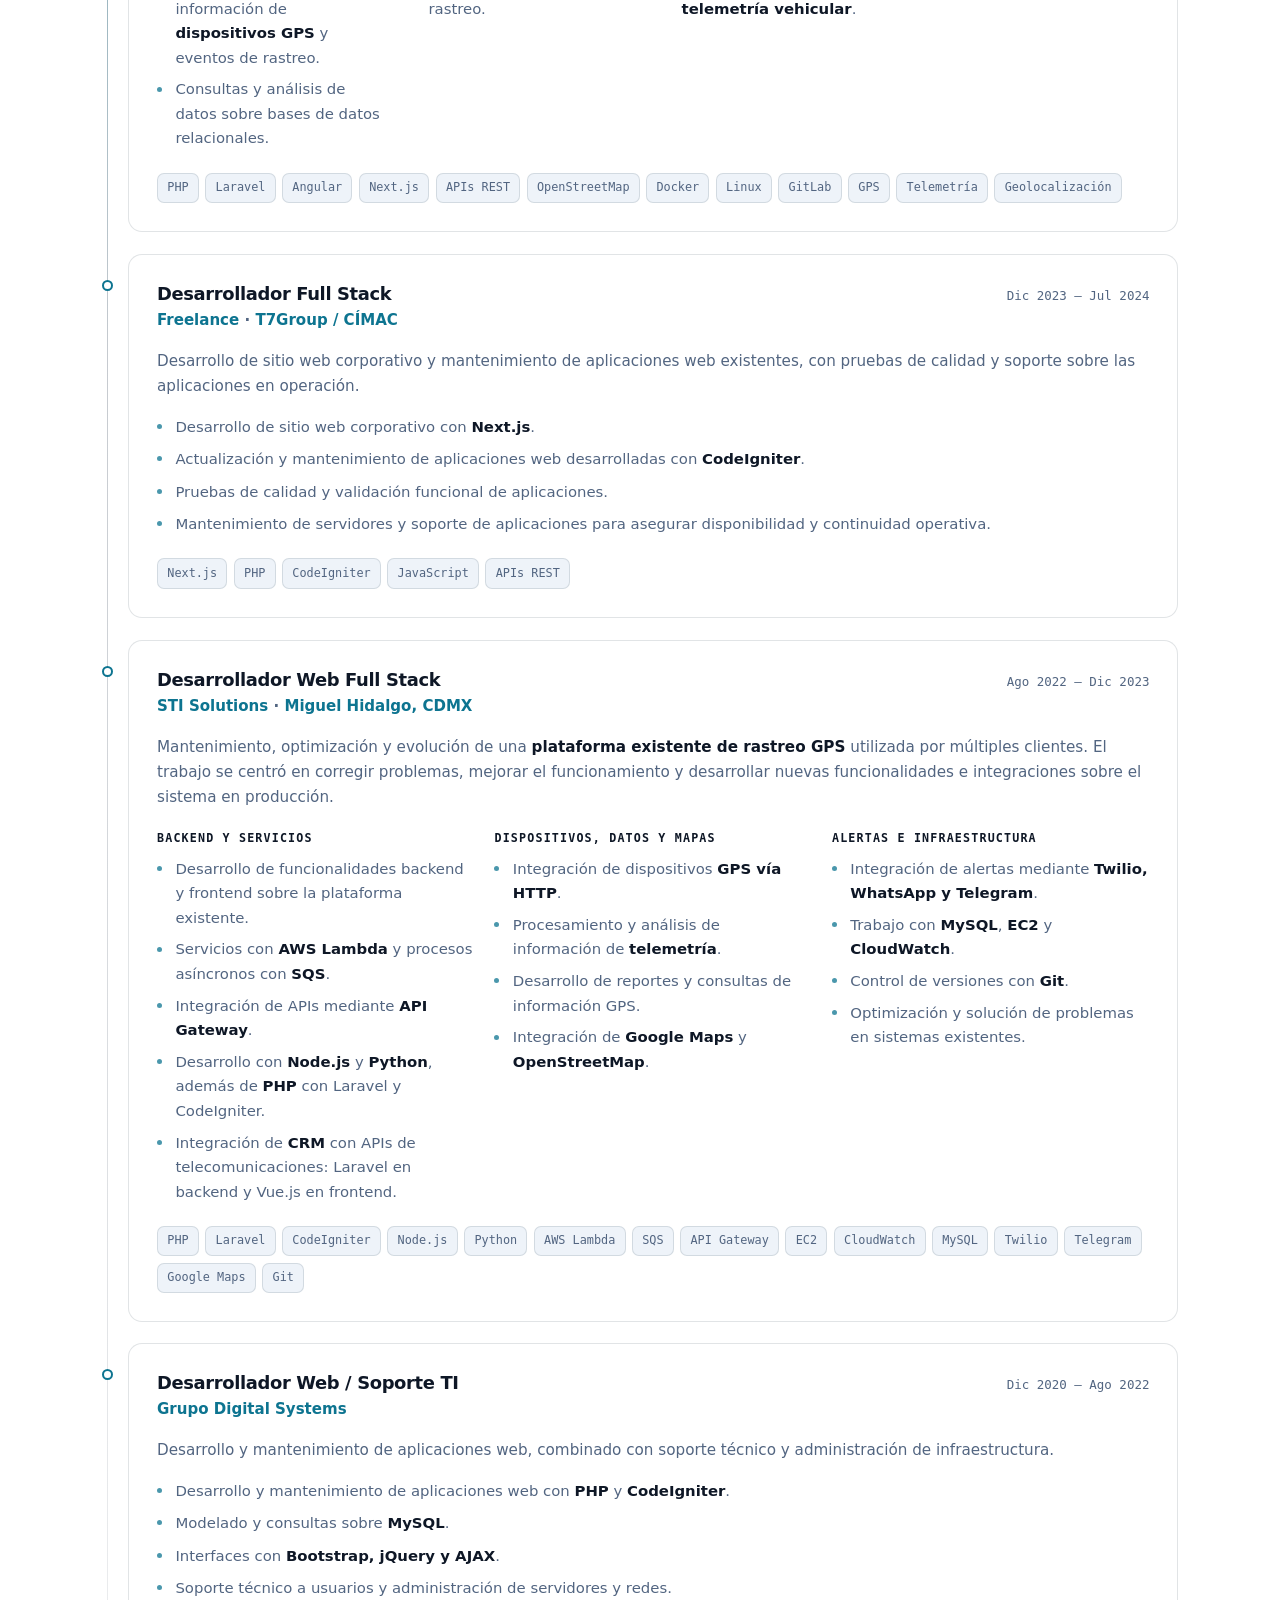
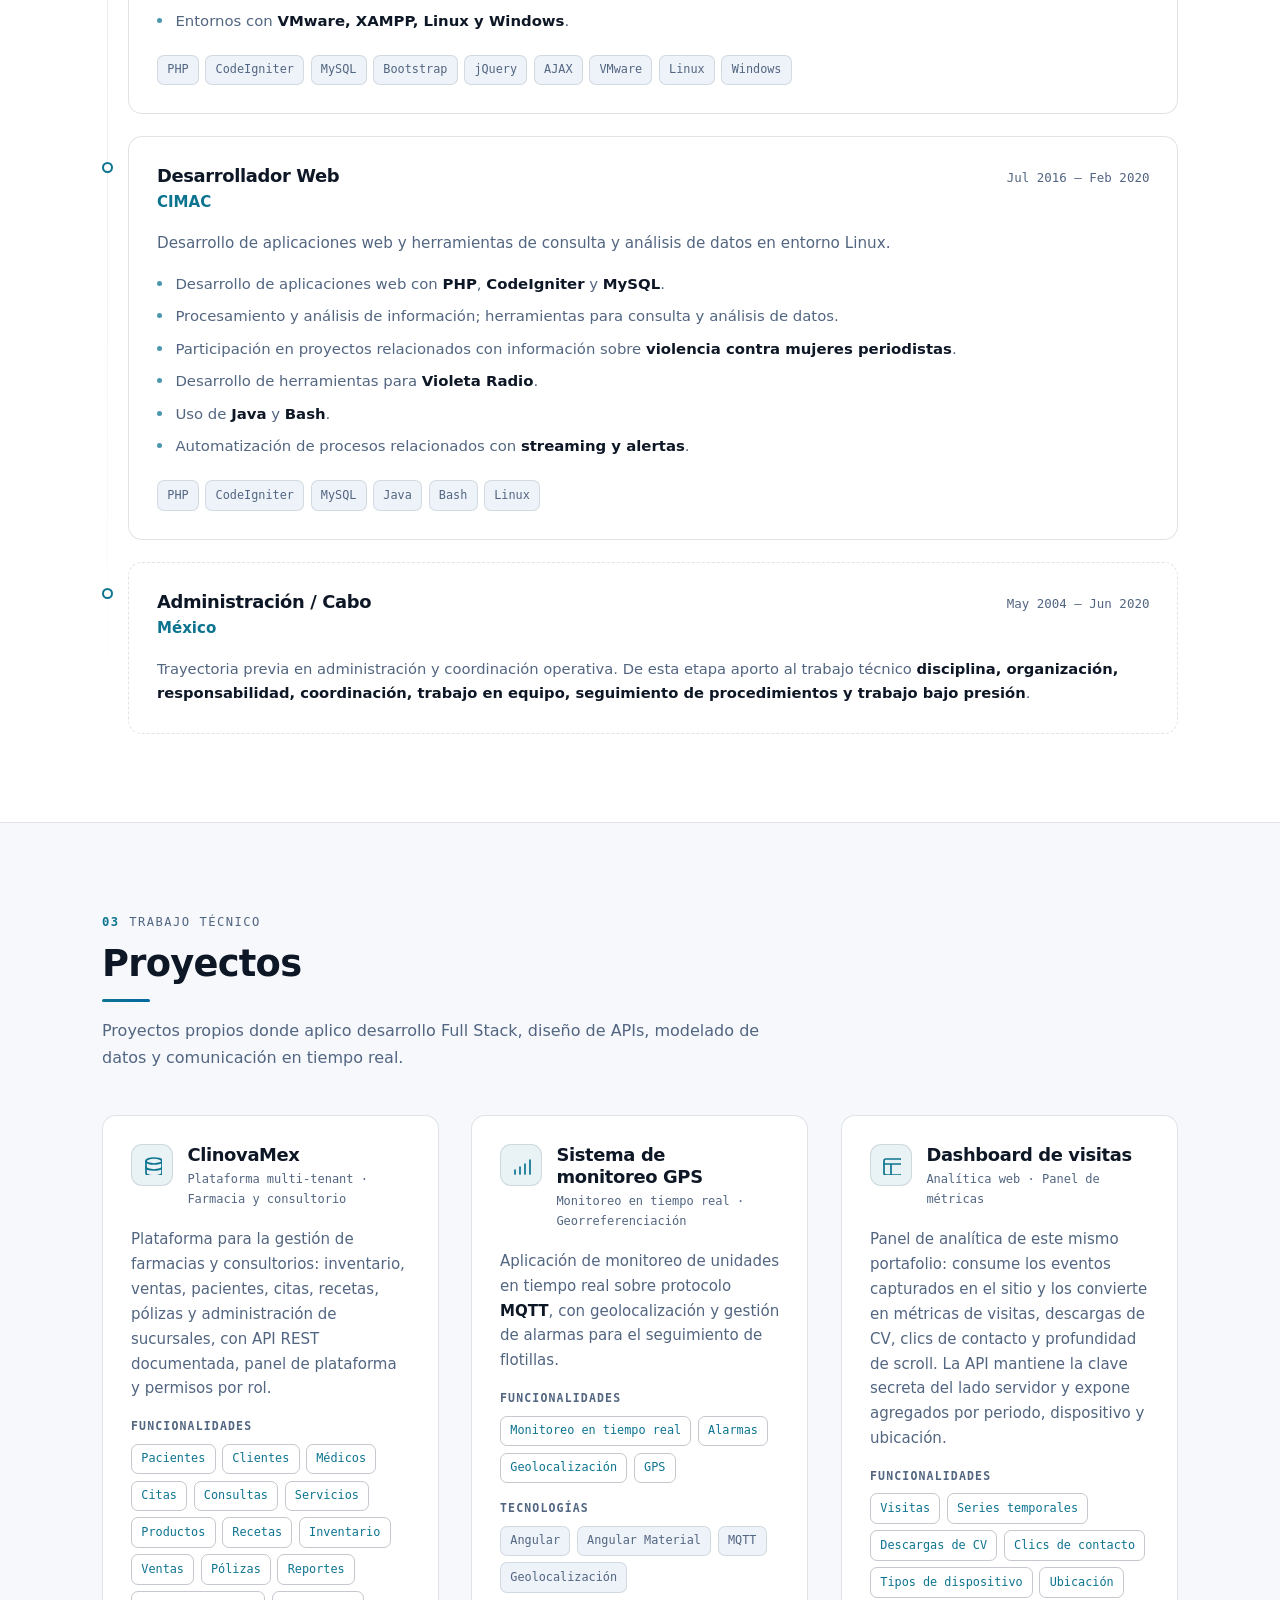
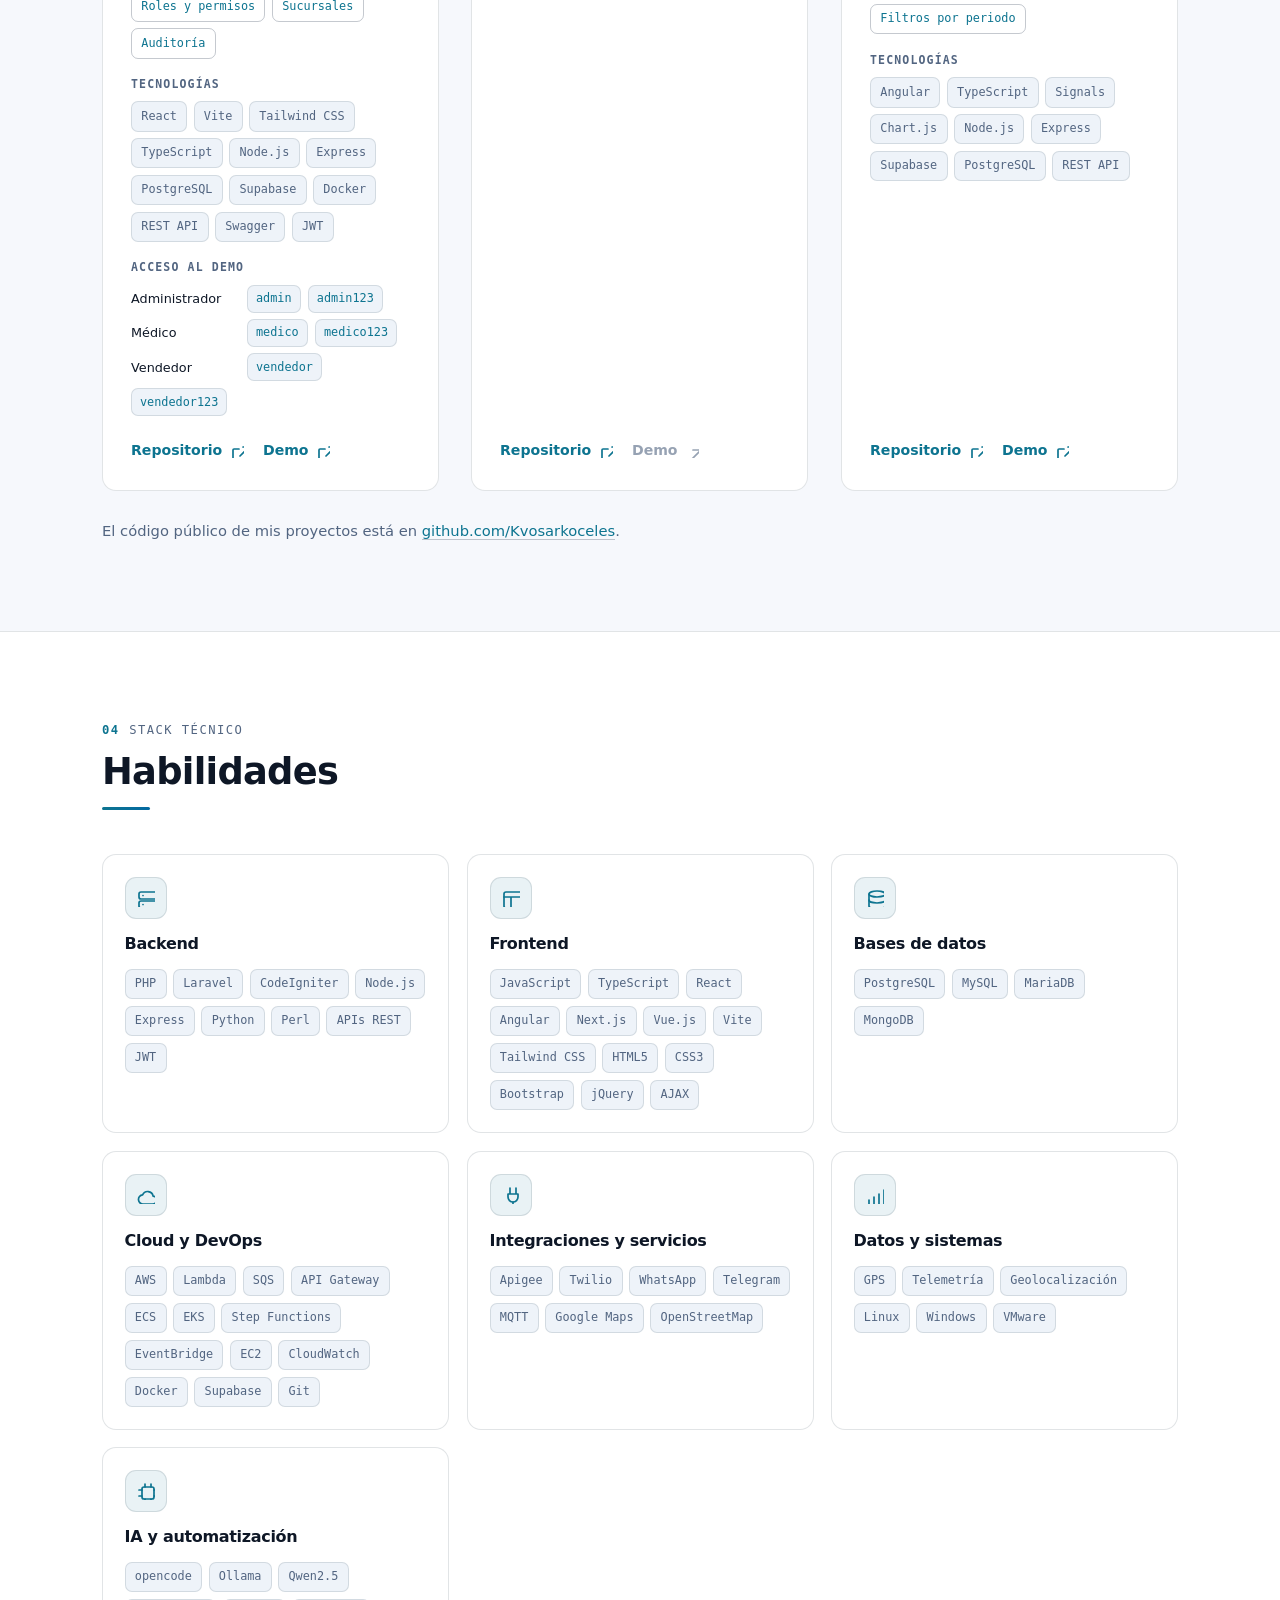
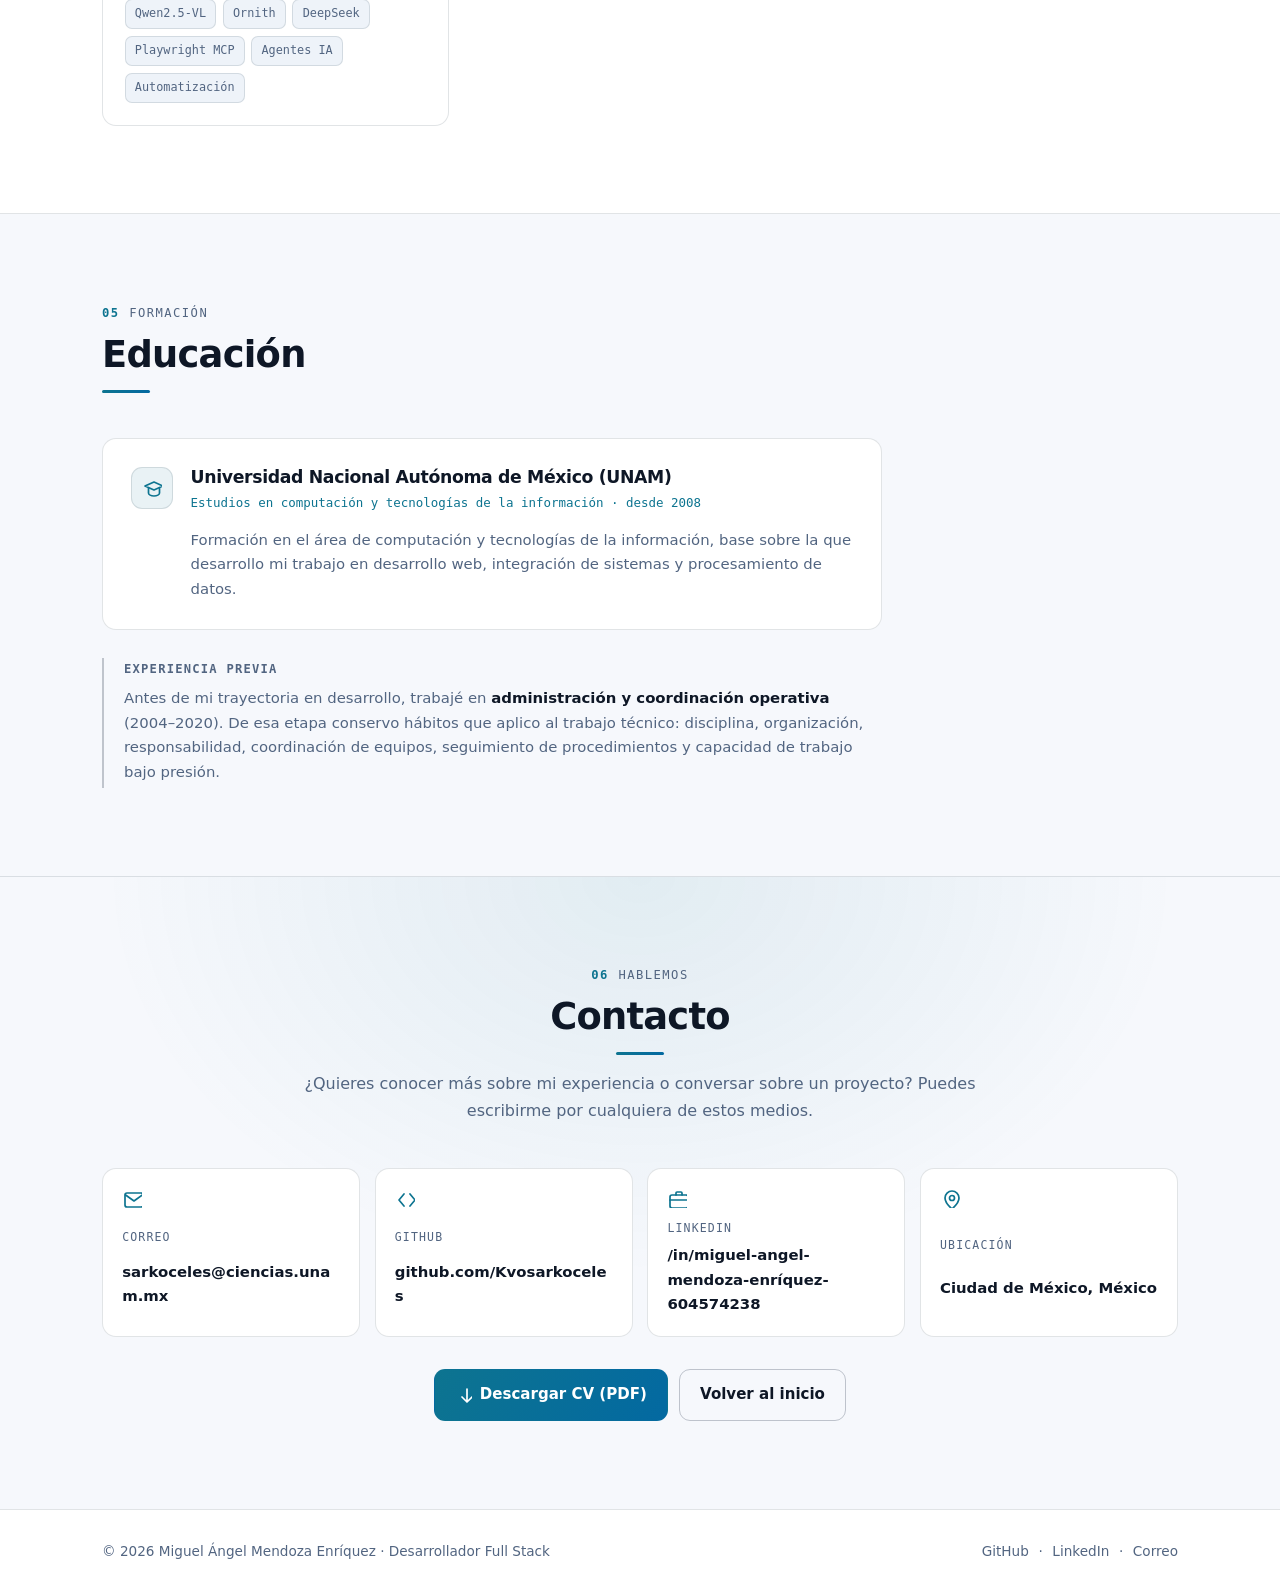
==== commit eae4531f: "clinovamex" ====
--- a/index.html
+++ b/index.html
@@ -52,7 +52,7 @@
   <link rel="apple-touch-icon" href="assets/img/apple-touch-icon.png" />
   <link rel="manifest" href="site.webmanifest" />
 
-  <link rel="stylesheet" href="assets/css/styles.css" />
+  <link rel="stylesheet" href="assets/css/styles.css?v=20261018" />
 
   <!-- Evita el parpadeo de tema (se ejecuta antes del primer pintado) -->
   <script>
@@ -383,12 +383,20 @@
                   </ul>
                 </div>
                 <div>
-                  <h4>Infraestructura, IA y automatización</h4>
+                  <h4>Infraestructura y operación</h4>
                   <ul>
                     <li>Entornos <strong>local, test y producción</strong> con <strong>Docker Compose</strong> y scripts de automatización en Bash.</li>
                     <li>PostgreSQL gestionado con <strong>Supabase</strong> y almacenamiento de imágenes.</li>
-                    <li>Agentes de IA con <strong>modelos locales en Ollama</strong>: <strong>Qwen2.5 14B</strong> para código y datos, <strong>Ornith 9B</strong> general y <strong>Qwen2.5-VL 7B</strong> para visión.</li>
-                    <li>Coordinación con <strong>DeepSeek</strong> como supervisor y un bot de <strong>Telegram</strong> para ejecutar y dar seguimiento a tareas.</li>
+                  </ul>
+                </div>
+                <div class="job-group-wide">
+                  <h4>Herramientas de IA</h4>
+                  <ul>
+                    <li><strong>opencode</strong> como entorno de agentes, con supervisor y subagentes especializados.</li>
+                    <li><strong>Ollama</strong> para servir modelos locales: <strong>Qwen2.5 14B</strong> (código y datos), <strong>Qwen2.5-VL 7B</strong> (visión) y <strong>Ornith 9B</strong> (general).</li>
+                    <li><strong>DeepSeek</strong> para planificación, revisión y resolución de bloqueos.</li>
+                    <li><strong>Playwright MCP</strong> para validar interfaces y flujos en el navegador.</li>
+                    <li>Automatización con bot de <strong>Telegram</strong>, <strong>systemd</strong> y scripts en <strong>Bash</strong>.</li>
                   </ul>
                 </div>
               </div>
@@ -396,7 +404,8 @@
               <ul class="tags" aria-label="Tecnologías utilizadas">
                 <li>React</li><li>Vite</li><li>Tailwind CSS</li><li>TypeScript</li><li>Node.js</li>
                 <li>Express</li><li>PostgreSQL</li><li>Supabase</li><li>Docker</li>
-                <li>Ollama</li><li>Qwen2.5</li><li>DeepSeek</li>
+                <li>opencode</li><li>Ollama</li><li>Qwen2.5</li><li>DeepSeek</li>
+                <li>Playwright MCP</li><li>Agentes IA</li>
                 <li>REST API</li><li>Swagger</li><li>JWT</li><li>Bash</li>
               </ul>
             </article>
@@ -662,31 +671,32 @@
                 <svg class="ic" focusable="false"><use href="assets/icons/sprite.svg#i-db"></use></svg>
               </div>
               <div>
-                <h3>Farmacia Dulce Esperanza</h3>
-                <p class="project-type">Sistema Full Stack · Farmacia y consultorio</p>
+                <h3>ClinovaMex</h3>
+                <p class="project-type">Plataforma multi-tenant · Farmacia y consultorio</p>
               </div>
             </header>
 
             <p>
-              Sistema para la administración de una farmacia y su consultorio: gestión de pacientes,
-              agenda de citas, inventario y autenticación, con una API REST documentada y base de
-              datos relacional.
+              Plataforma para la gestión de farmacias y consultorios: inventario, ventas, pacientes,
+              citas, recetas, pólizas y administración de sucursales, con API REST documentada,
+              panel de plataforma y permisos por rol.
             </p>
 
             <div class="project-block">
               <h4>Funcionalidades</h4>
               <ul class="tags tags-soft">
                 <li>Pacientes</li><li>Clientes</li><li>Médicos</li><li>Citas</li><li>Consultas</li>
-                <li>Servicios</li><li>Productos</li><li>Recetas</li><li>Inventario</li>
-                <li>Autenticación</li><li>Configuración de farmacia</li>
+                <li>Servicios</li><li>Productos</li><li>Recetas</li><li>Inventario</li><li>Ventas</li>
+                <li>Pólizas</li><li>Reportes</li><li>Roles y permisos</li><li>Sucursales</li><li>Auditoría</li>
               </ul>
             </div>
 
             <div class="project-block">
               <h4>Tecnologías</h4>
               <ul class="tags" aria-label="Tecnologías del proyecto">
-                <li>React</li><li>Vite</li><li>Node.js</li><li>Express</li><li>PostgreSQL</li>
-                <li>Supabase</li><li>JavaScript</li><li>REST API</li><li>Swagger</li>
+                <li>React</li><li>Vite</li><li>Tailwind CSS</li><li>TypeScript</li><li>Node.js</li>
+                <li>Express</li><li>PostgreSQL</li><li>Supabase</li><li>Docker</li>
+                <li>REST API</li><li>Swagger</li><li>JWT</li>
               </ul>
             </div>
 
@@ -703,7 +713,7 @@
             <!-- Estructura de metadatos del proyecto: cambia los href y, si quieres mostrar
                  el estado, descomenta el bloque <span class="status"> y ajusta el texto. -->
             <footer class="project-foot">
-              <a class="project-link" href="https://github.com/Kvosarkoceles" target="_blank" rel="noopener noreferrer">
+              <a class="project-link" href="https://github.com/Kvosarkoceles/clinovamex" target="_blank" rel="noopener noreferrer">
                 Repositorio
                 <svg class="ic" aria-hidden="true" focusable="false"><use href="assets/icons/sprite.svg#i-external"></use></svg>
               </a>
@@ -882,7 +892,7 @@
               <svg class="ic" focusable="false"><use href="assets/icons/sprite.svg#i-cpu"></use></svg>
             </div>
             <h3>IA y automatización</h3>
-            <ul class="tags"><li>Ollama</li><li>Qwen2.5</li><li>Qwen2.5-VL</li><li>Ornith</li><li>DeepSeek</li><li>Agentes IA</li><li>Automatización</li></ul>
+            <ul class="tags"><li>opencode</li><li>Ollama</li><li>Qwen2.5</li><li>Qwen2.5-VL</li><li>Ornith</li><li>DeepSeek</li><li>Playwright MCP</li><li>Agentes IA</li><li>Automatización</li></ul>
           </article>
         </div>
       </div>
--- a/assets/css/styles.css
+++ b/assets/css/styles.css
@@ -752,6 +752,14 @@
 
 .job-groups ul { display: grid; gap: 0.45rem; }
 
+/* Bloque de ancho completo para grupos con muchas entradas (p. ej. herramientas de IA). */
+.job-groups .job-group-wide { grid-column: 1 / -1; }
+
+.job-groups .job-group-wide ul {
+  grid-template-columns: repeat(auto-fit, minmax(240px, 1fr));
+  gap: 0.45rem 1.5rem;
+}
+
 .tags {
   display: flex;
   flex-wrap: wrap;
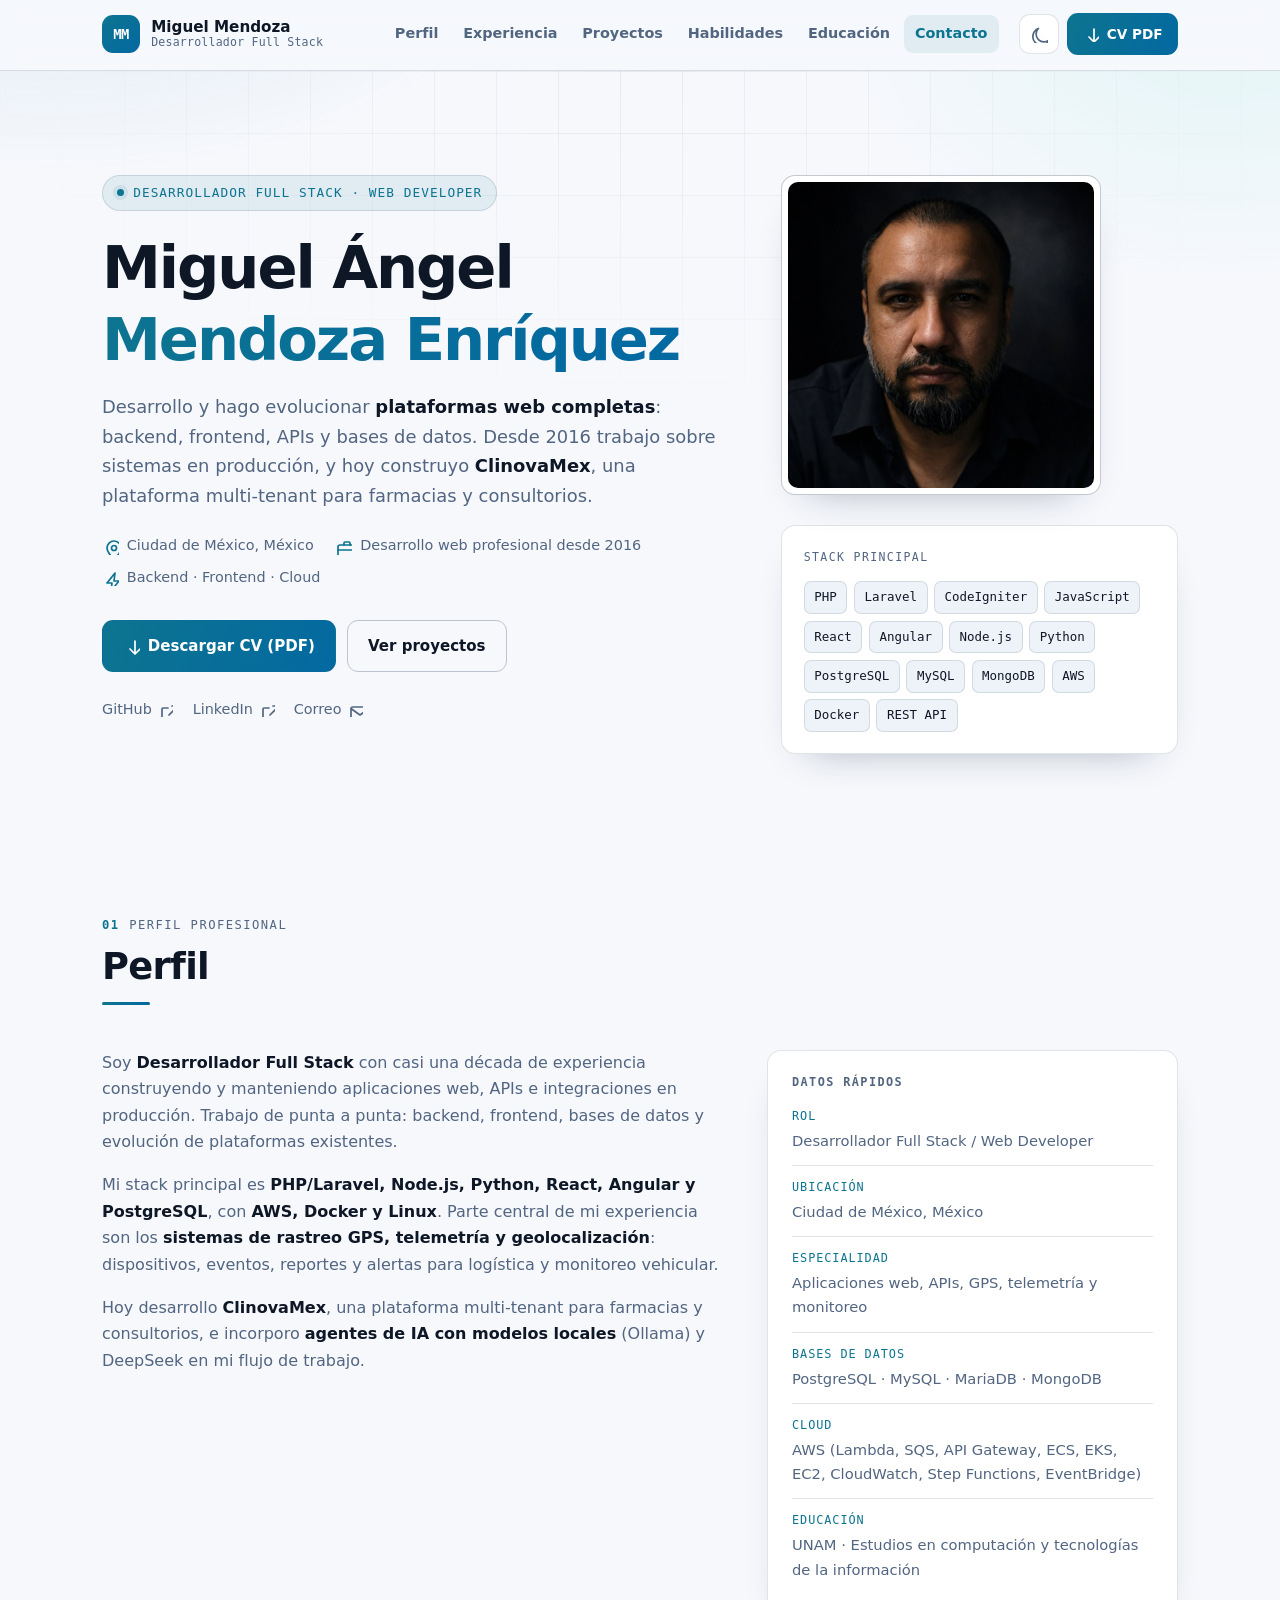
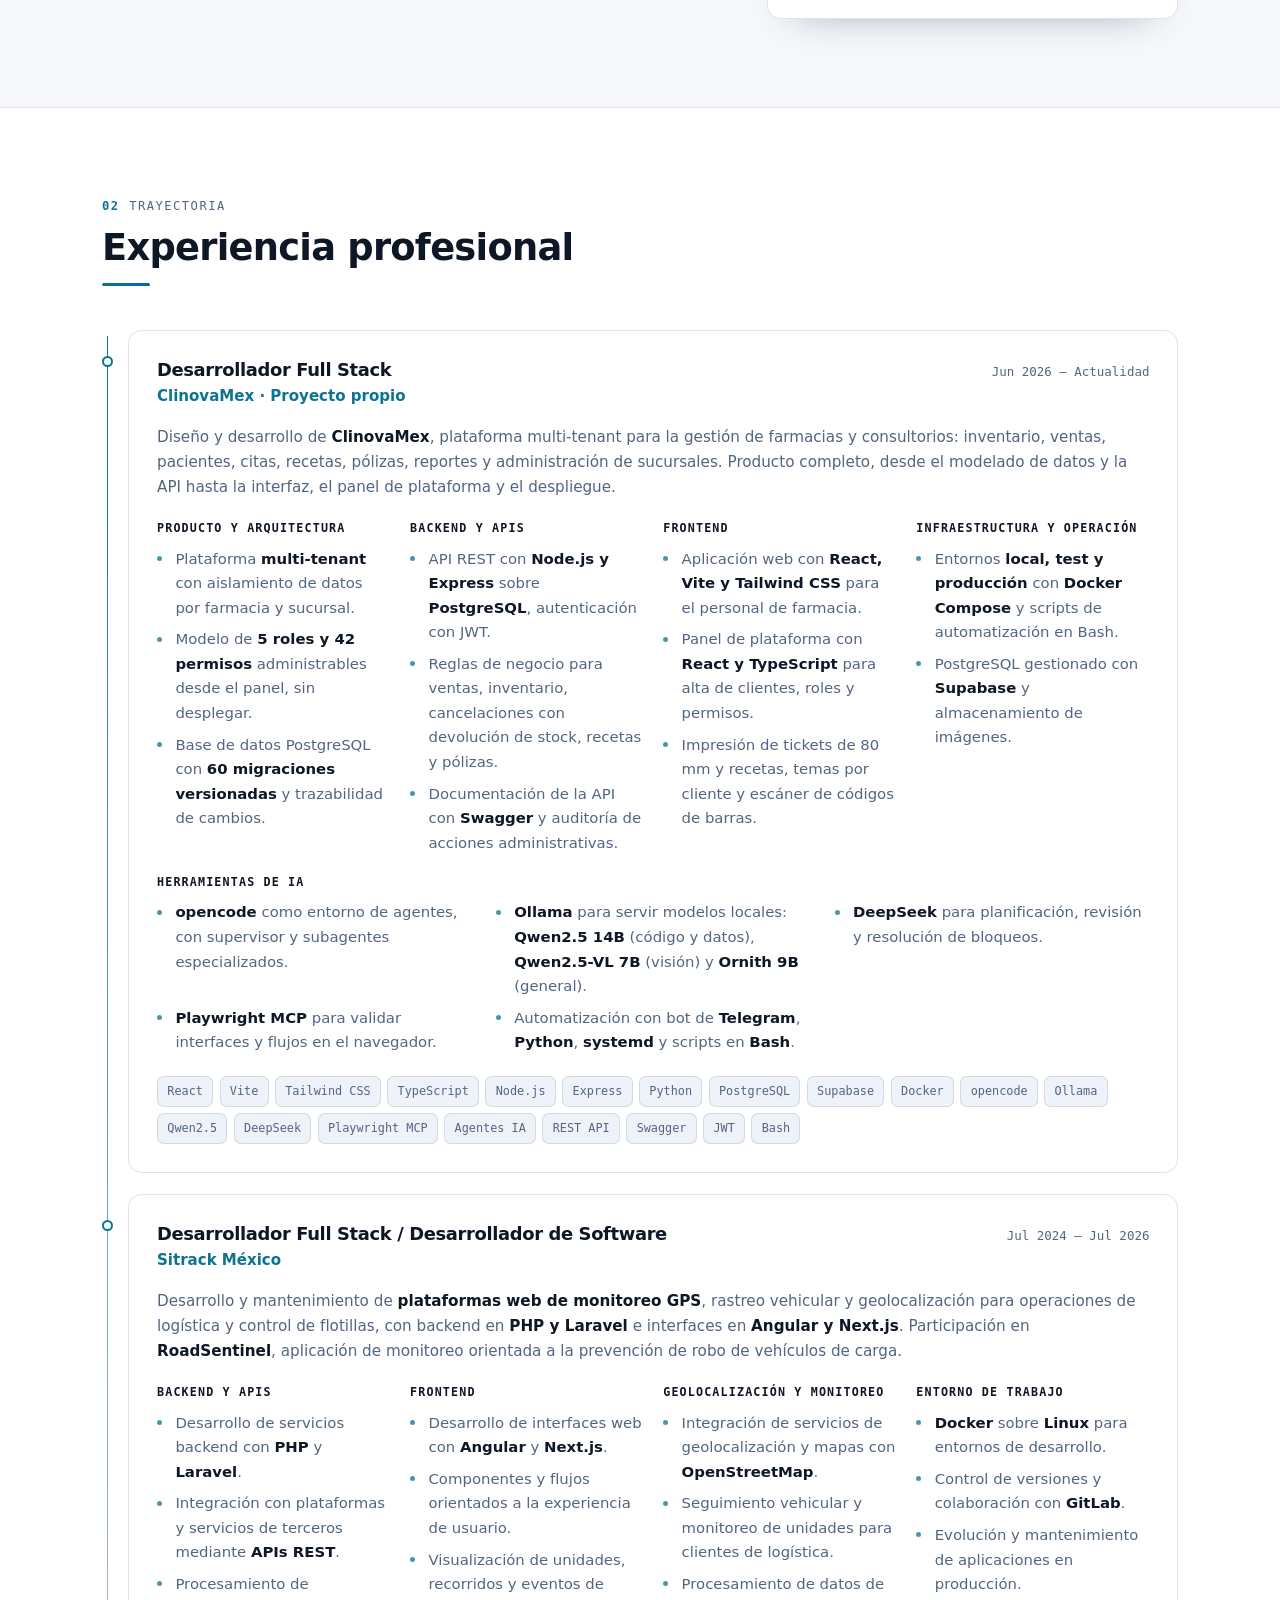
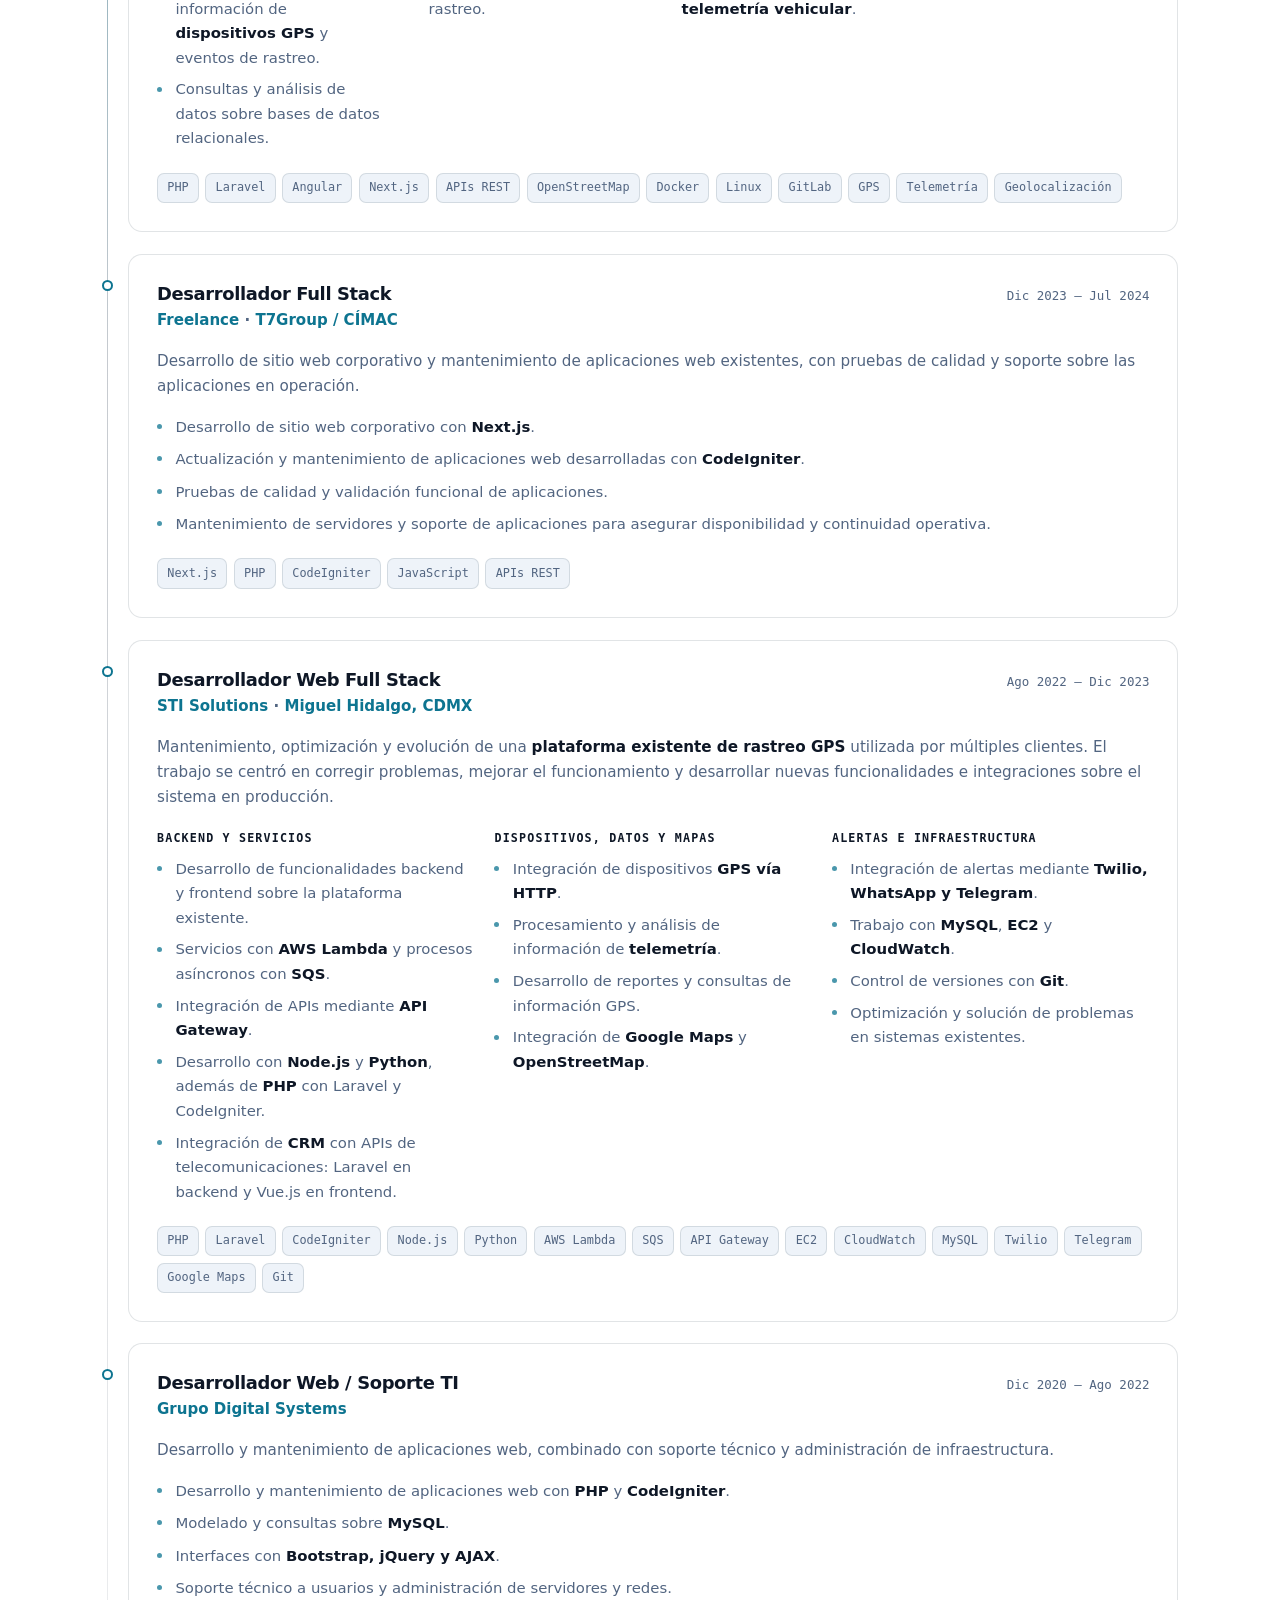
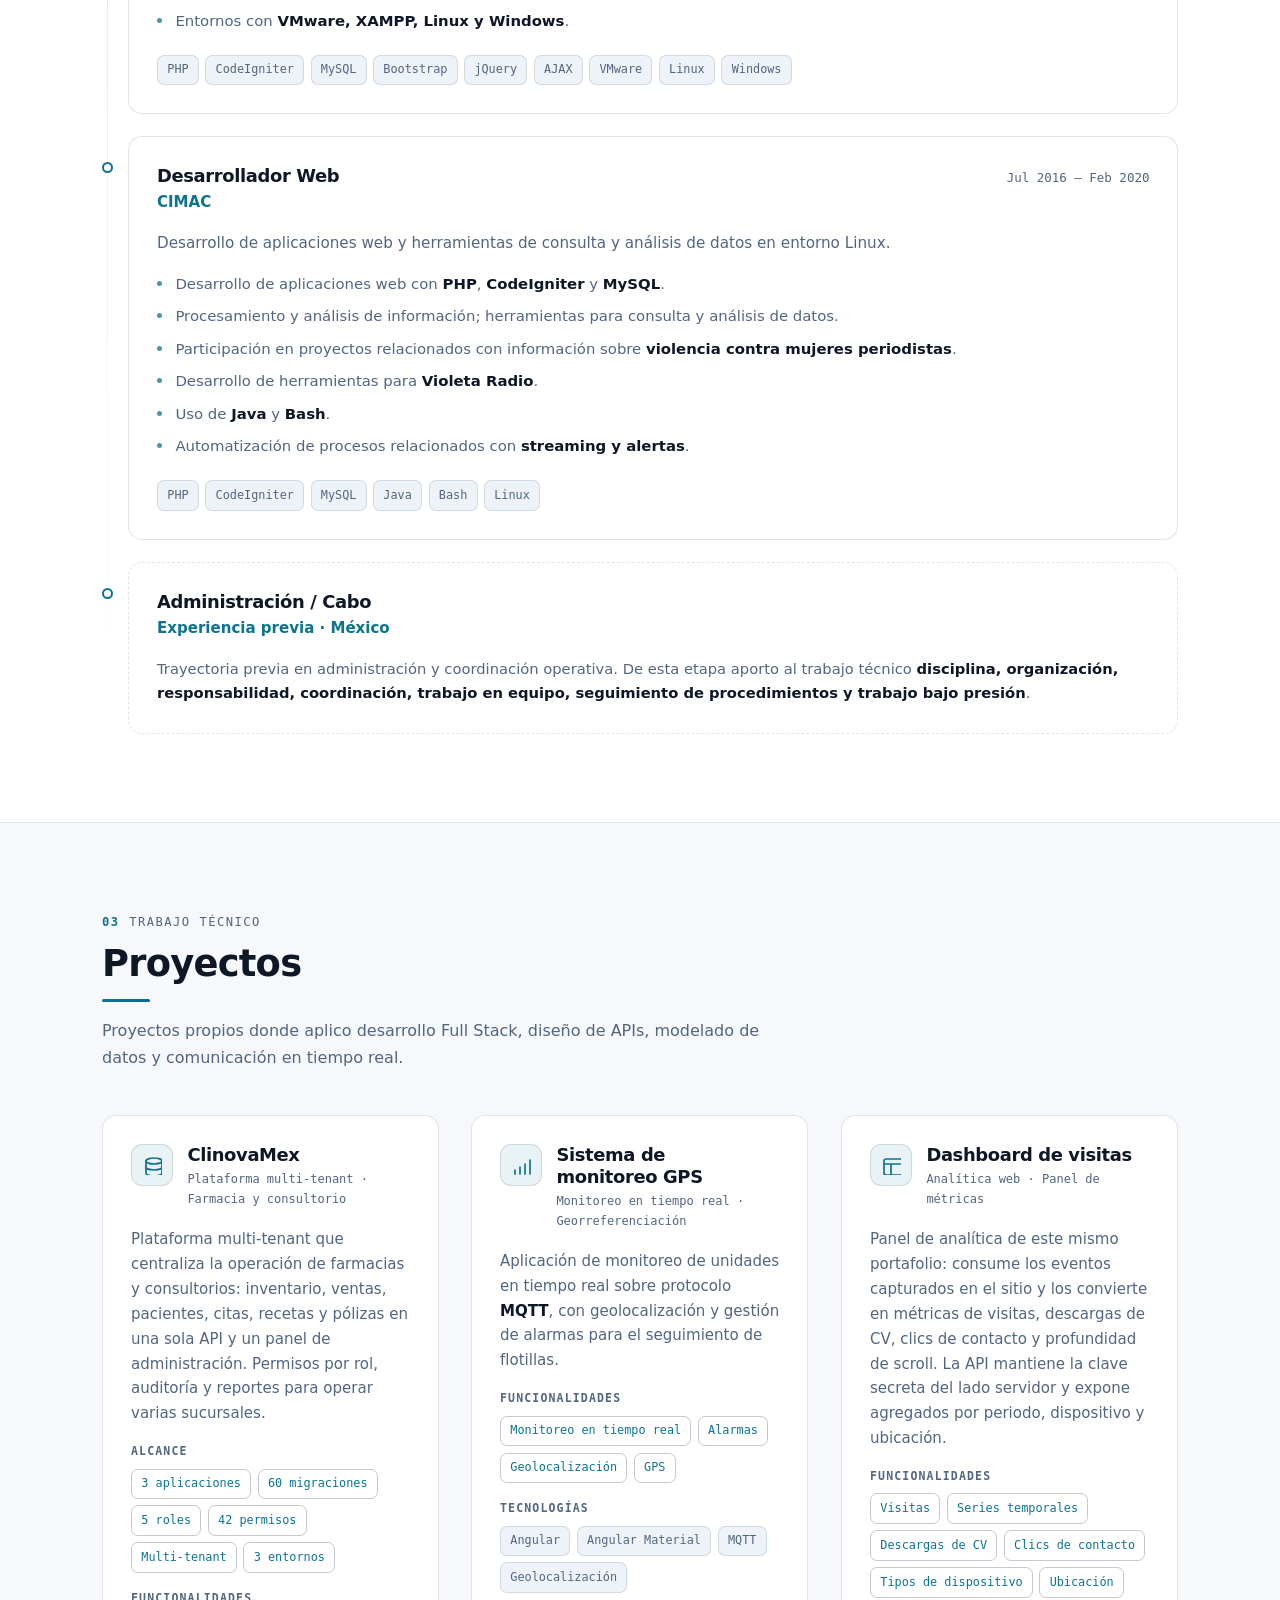
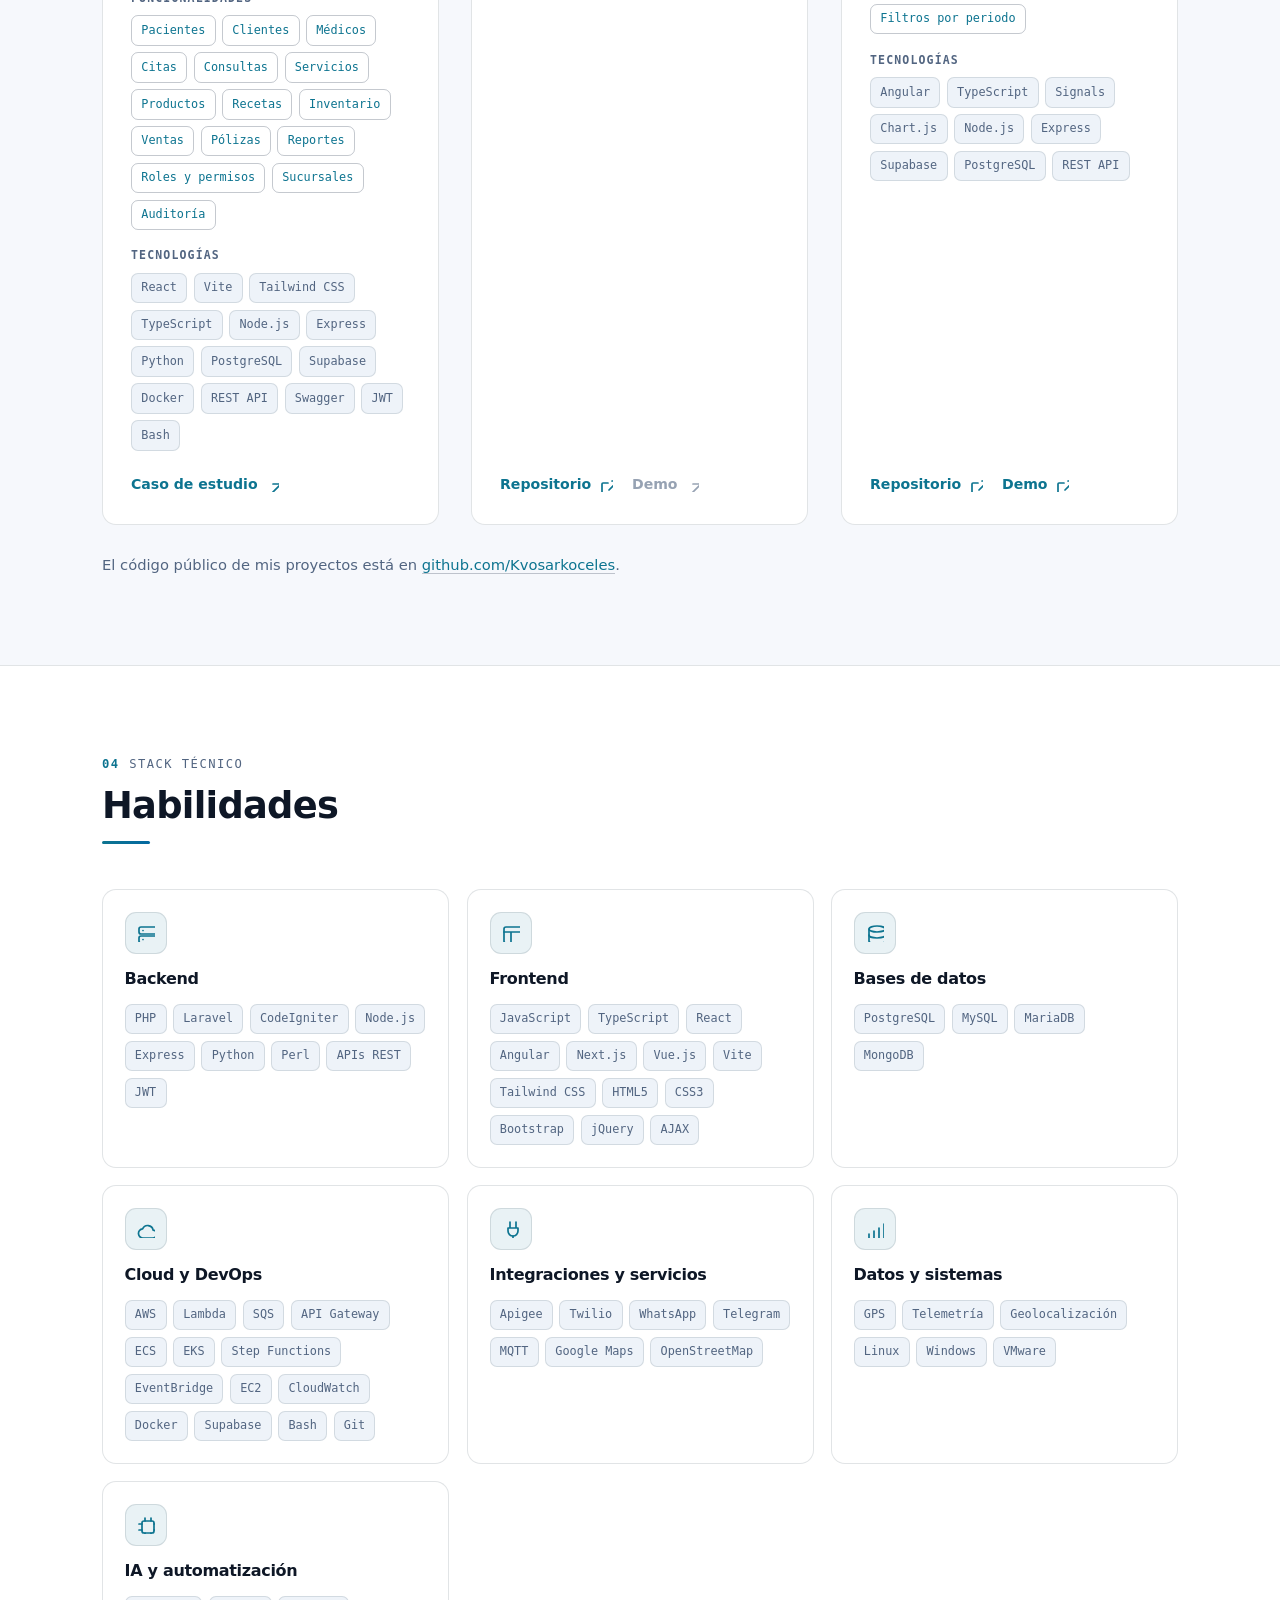
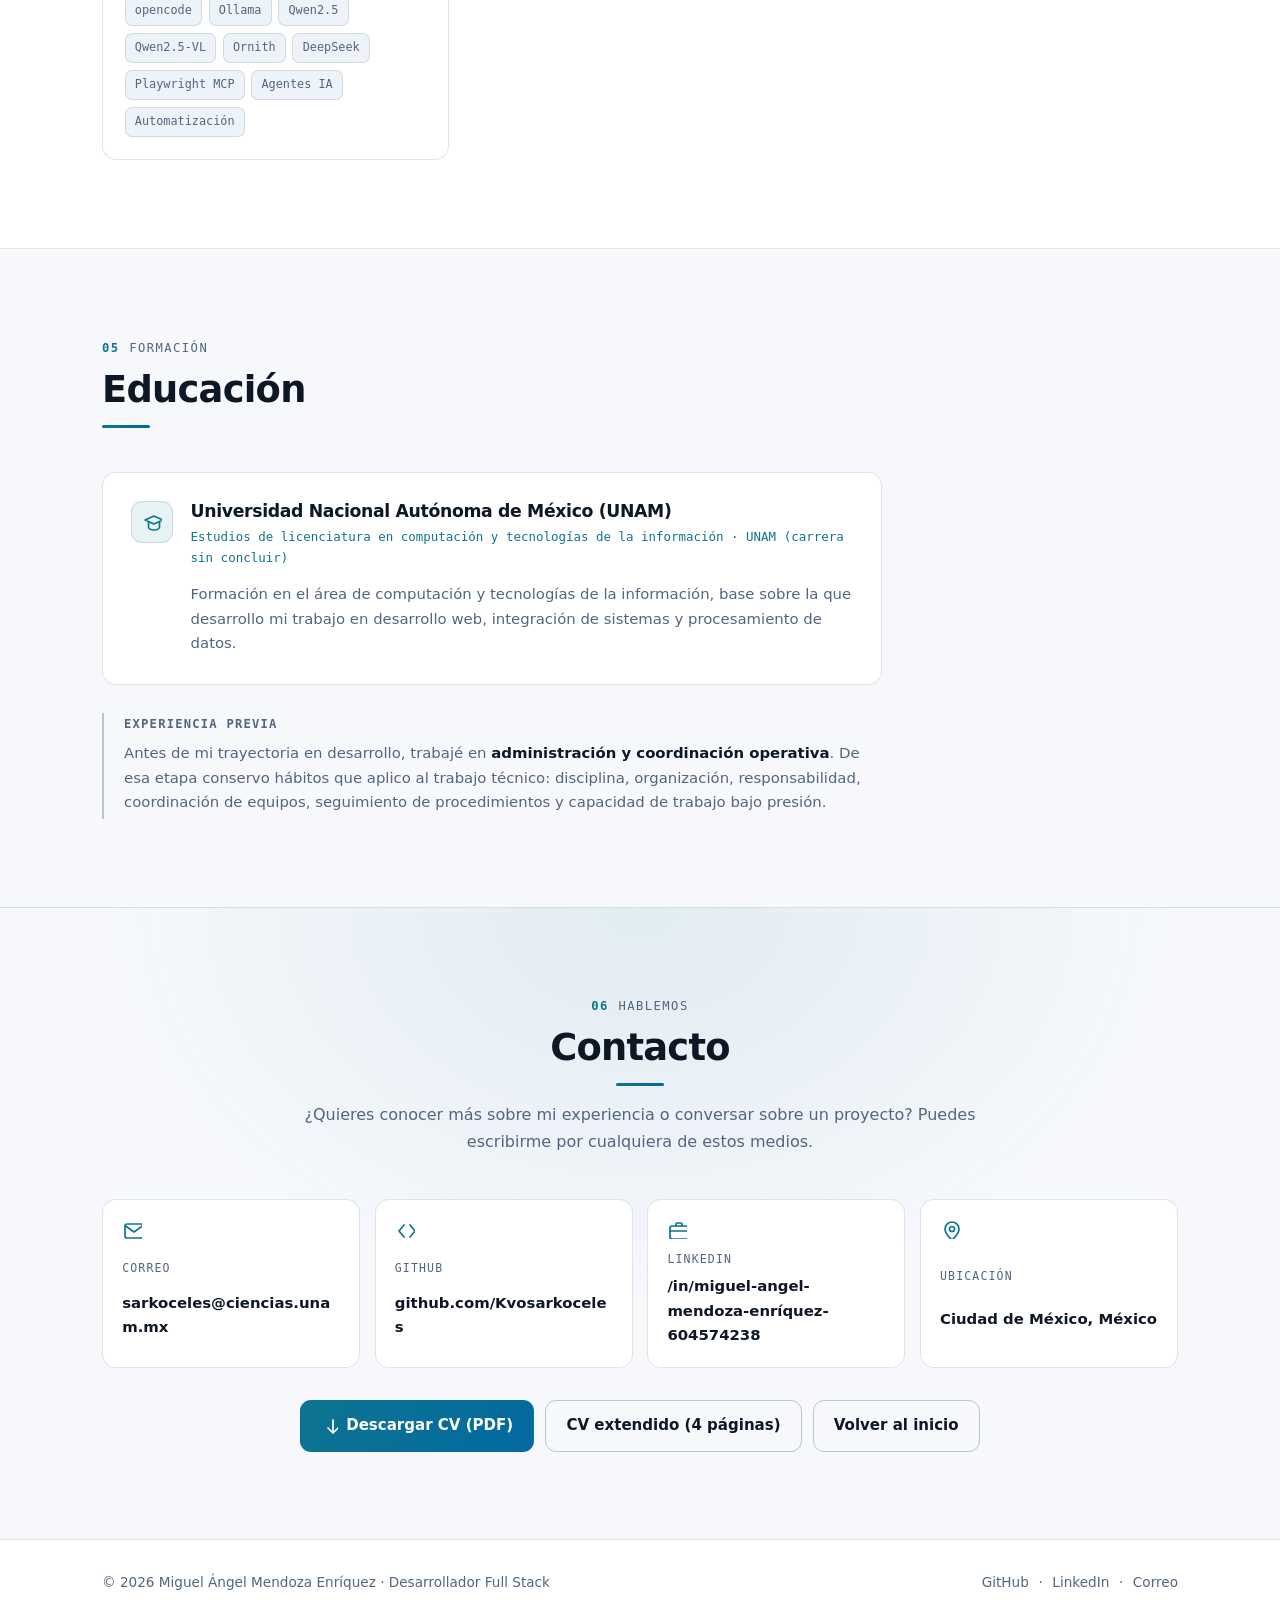
==== commit 63ce3bb3: "cv: version de 2 paginas, caso ClinovaMex y perfil actualizado" ====
--- a/index.html
+++ b/index.html
@@ -13,13 +13,13 @@
     Sitio        https://kvosarkoceles.github.io/
                  (aparece también en robots.txt, sitemap.xml y 404.html)
     El CV en PDF se genera en cv/Miguel-Mendoza-CV.pdf
-    Si cambias el correo o el LinkedIn, actualízalos también en cv/print.html
-    y regenera el PDF con scripts/generate-assets.sh.
+    Si cambias el correo o el LinkedIn, actualízalos también en cv/print.html,
+    cv/print-2p.html y regenera los PDF con scripts/generate-assets.sh.
     ============================================================
   -->
 
   <title>Miguel Ángel Mendoza Enríquez — Desarrollador Full Stack | PHP, Laravel, React, AWS</title>
-  <meta name="description" content="Portafolio y CV de Miguel Ángel Mendoza Enríquez, Desarrollador Full Stack / Web Developer en Ciudad de México. Experiencia en PHP, Laravel, CodeIgniter, Node.js, Python, React, Angular, PostgreSQL, MySQL, MongoDB, AWS, APIs REST, GPS, telemetría y geolocalización." />
+  <meta name="description" content="Portafolio y CV de Miguel Ángel Mendoza Enríquez, Desarrollador Full Stack en Ciudad de México. Casi una década construyendo aplicaciones web, APIs y plataformas multi-tenant con PHP, Laravel, Node.js, React, PostgreSQL y AWS, además de sistemas de GPS, telemetría y geolocalización." />
   <meta name="author" content="Miguel Ángel Mendoza Enríquez" />
   <meta name="keywords" content="Full Stack Developer, Web Developer, Software Developer, PHP, Laravel, CodeIgniter, JavaScript, React, Angular, Node.js, Python, PostgreSQL, MySQL, MongoDB, AWS, Docker, REST API, GPS, Telemetría, Geolocalización, MQTT, Ciudad de México" />
   <meta name="robots" content="index, follow, max-image-preview:large" />
@@ -32,7 +32,7 @@
   <meta property="og:locale" content="es_MX" />
   <meta property="og:site_name" content="Miguel Ángel Mendoza Enríquez" />
   <meta property="og:title" content="Miguel Ángel Mendoza Enríquez — Desarrollador Full Stack" />
-  <meta property="og:description" content="Desarrollo y evolución de aplicaciones web, APIs e integración de sistemas. Experiencia en plataformas de rastreo GPS, telemetría y monitoreo en tiempo real." />
+  <meta property="og:description" content="Desarrollador Full Stack con casi una década de experiencia en aplicaciones web, APIs y plataformas multi-tenant. Sistemas de rastreo GPS, telemetría y monitoreo en tiempo real." />
   <meta property="og:url" content="https://kvosarkoceles.github.io/" />
   <meta property="og:image" content="https://kvosarkoceles.github.io/assets/img/og-image.png" />
   <meta property="og:image:width" content="1200" />
@@ -186,10 +186,10 @@
           </h1>
 
           <p class="lead">
-            Desarrollo y evolución de <strong>aplicaciones web</strong>, <strong>APIs</strong> e
-            <strong>integración de sistemas</strong>. Trabajo en plataformas de rastreo GPS,
-            telemetría y monitoreo en tiempo real, con mantenimiento, optimización y nuevas
-            funcionalidades sobre software en producción.
+            Desarrollo y hago evolucionar <strong>plataformas web completas</strong>: backend,
+            frontend, APIs y bases de datos. Desde 2016 trabajo sobre sistemas en producción, y hoy
+            construyo <strong>ClinovaMex</strong>, una plataforma multi-tenant para farmacias y
+            consultorios.
           </p>
 
           <ul class="hero-meta">
@@ -270,26 +270,22 @@
         <div class="grid-2">
           <div class="prose reveal">
             <p>
-              Soy <strong>Desarrollador Full Stack / Web Developer</strong> con experiencia en el
-              desarrollo y mantenimiento de aplicaciones web, APIs e integración de sistemas.
-              Mi trabajo combina backend, frontend, integración de servicios, procesamiento de
-              datos y la evolución de plataformas existentes.
+              Soy <strong>Desarrollador Full Stack</strong> con casi una década de experiencia
+              construyendo y manteniendo aplicaciones web, APIs e integraciones en producción.
+              Trabajo de punta a punta: backend, frontend, bases de datos y evolución de
+              plataformas existentes.
             </p>
             <p>
-              He trabajado con <strong>PHP, Laravel, CodeIgniter, Node.js, Python, Perl</strong> y
-              <strong>APIs REST</strong> en el backend, y con
-              <strong>JavaScript, React, Angular, Vue.js y Next.js</strong> en el frontend, sobre
-              bases de datos <strong>PostgreSQL, MySQL, MariaDB y MongoDB</strong>, servicios de
-              <strong>AWS</strong> como Lambda, SQS, API Gateway, EC2 y CloudWatch, y herramientas
-              de trabajo como <strong>Docker, Linux, Git y GitLab</strong>.
+              Mi stack principal es <strong>PHP/Laravel, Node.js, Python, React, Angular y
+              PostgreSQL</strong>, con <strong>AWS, Docker y Linux</strong>. Parte central de mi
+              experiencia son los <strong>sistemas de rastreo GPS, telemetría y
+              geolocalización</strong>: dispositivos, eventos, reportes y alertas para logística y
+              monitoreo vehicular.
             </p>
             <p>
-              Una parte importante de mi experiencia se centra en
-              <strong>sistemas de rastreo GPS, telemetría y geolocalización</strong>: integración de
-              dispositivos, procesamiento de datos, reportes y sistemas de alertas. Me desenvuelvo
-              con comodidad en el <strong>mantenimiento y la optimización de plataformas en
-              producción</strong>, identificando problemas y desarrollando nuevas funcionalidades e
-              integraciones sobre código existente.
+              Hoy desarrollo <strong>ClinovaMex</strong>, una plataforma multi-tenant para farmacias
+              y consultorios, e incorporo <strong>agentes de IA con modelos locales</strong>
+              (Ollama) y DeepSeek en mi flujo de trabajo.
             </p>
           </div>
 
@@ -396,14 +392,14 @@
                     <li><strong>Ollama</strong> para servir modelos locales: <strong>Qwen2.5 14B</strong> (código y datos), <strong>Qwen2.5-VL 7B</strong> (visión) y <strong>Ornith 9B</strong> (general).</li>
                     <li><strong>DeepSeek</strong> para planificación, revisión y resolución de bloqueos.</li>
                     <li><strong>Playwright MCP</strong> para validar interfaces y flujos en el navegador.</li>
-                    <li>Automatización con bot de <strong>Telegram</strong>, <strong>systemd</strong> y scripts en <strong>Bash</strong>.</li>
+                    <li>Automatización con bot de <strong>Telegram</strong>, <strong>Python</strong>, <strong>systemd</strong> y scripts en <strong>Bash</strong>.</li>
                   </ul>
                 </div>
               </div>
 
               <ul class="tags" aria-label="Tecnologías utilizadas">
                 <li>React</li><li>Vite</li><li>Tailwind CSS</li><li>TypeScript</li><li>Node.js</li>
-                <li>Express</li><li>PostgreSQL</li><li>Supabase</li><li>Docker</li>
+                <li>Express</li><li>Python</li><li>PostgreSQL</li><li>Supabase</li><li>Docker</li>
                 <li>opencode</li><li>Ollama</li><li>Qwen2.5</li><li>DeepSeek</li>
                 <li>Playwright MCP</li><li>Agentes IA</li>
                 <li>REST API</li><li>Swagger</li><li>JWT</li><li>Bash</li>
@@ -634,11 +630,8 @@
               <header class="job-head">
                 <div>
                   <h3>Administración / Cabo</h3>
-                  <p class="job-company">México</p>
-                </div>
-                <p class="job-date">
-                  <time datetime="2004-05">May 2004</time> — <time datetime="2020-06">Jun 2020</time>
-                </p>
+                  <p class="job-company">Experiencia previa · México</p>
+                </div>
               </header>
               <p class="job-summary">
                 Trayectoria previa en administración y coordinación operativa. De esta etapa aporto
@@ -677,10 +670,18 @@
             </header>
 
             <p>
-              Plataforma para la gestión de farmacias y consultorios: inventario, ventas, pacientes,
-              citas, recetas, pólizas y administración de sucursales, con API REST documentada,
-              panel de plataforma y permisos por rol.
+              Plataforma multi-tenant que centraliza la operación de farmacias y consultorios:
+              inventario, ventas, pacientes, citas, recetas y pólizas en una sola API y un panel de
+              administración. Permisos por rol, auditoría y reportes para operar varias sucursales.
             </p>
+
+            <div class="project-block">
+              <h4>Alcance</h4>
+              <ul class="tags tags-soft">
+                <li>3 aplicaciones</li><li>60 migraciones</li><li>5 roles</li><li>42 permisos</li>
+                <li>Multi-tenant</li><li>3 entornos</li>
+              </ul>
+            </div>
 
             <div class="project-block">
               <h4>Funcionalidades</h4>
@@ -695,31 +696,15 @@
               <h4>Tecnologías</h4>
               <ul class="tags" aria-label="Tecnologías del proyecto">
                 <li>React</li><li>Vite</li><li>Tailwind CSS</li><li>TypeScript</li><li>Node.js</li>
-                <li>Express</li><li>PostgreSQL</li><li>Supabase</li><li>Docker</li>
-                <li>REST API</li><li>Swagger</li><li>JWT</li>
-              </ul>
-            </div>
-
-            <div class="project-block">
-              <h4>Acceso al demo</h4>
-              <!-- Cuentas de prueba del entorno de demostración. -->
-              <ul class="demo-creds">
-                <li><span class="rol-demo">Administrador</span><code>admin</code><code>admin123</code></li>
-                <li><span class="rol-demo">Médico</span><code>medico</code><code>medico123</code></li>
-                <li><span class="rol-demo">Vendedor</span><code>vendedor</code><code>vendedor123</code></li>
-              </ul>
-            </div>
-
-            <!-- Estructura de metadatos del proyecto: cambia los href y, si quieres mostrar
-                 el estado, descomenta el bloque <span class="status"> y ajusta el texto. -->
+                <li>Express</li><li>Python</li><li>PostgreSQL</li><li>Supabase</li><li>Docker</li>
+                <li>REST API</li><li>Swagger</li><li>JWT</li><li>Bash</li>
+              </ul>
+            </div>
+
             <footer class="project-foot">
-              <a class="project-link" href="https://github.com/Kvosarkoceles/clinovamex" target="_blank" rel="noopener noreferrer">
-                Repositorio
-                <svg class="ic" aria-hidden="true" focusable="false"><use href="assets/icons/sprite.svg#i-external"></use></svg>
-              </a>
-              <a class="project-link" href="https://farma-web-rho.vercel.app/" target="_blank" rel="noopener noreferrer">
-                Demo
-                <svg class="ic" aria-hidden="true" focusable="false"><use href="assets/icons/sprite.svg#i-external"></use></svg>
+              <a class="project-link" href="proyectos/clinovamex.html">
+                Caso de estudio
+                <svg class="ic" aria-hidden="true" focusable="false"><use href="assets/icons/sprite.svg#i-arrow"></use></svg>
               </a>
             </footer>
           </article>
@@ -867,7 +852,7 @@
             <h3>Cloud y DevOps</h3>
             <ul class="tags">
               <li>AWS</li><li>Lambda</li><li>SQS</li><li>API Gateway</li><li>ECS</li><li>EKS</li>
-              <li>Step Functions</li><li>EventBridge</li><li>EC2</li><li>CloudWatch</li><li>Docker</li><li>Supabase</li><li>Git</li>
+              <li>Step Functions</li><li>EventBridge</li><li>EC2</li><li>CloudWatch</li><li>Docker</li><li>Supabase</li><li>Bash</li><li>Git</li>
             </ul>
           </article>
 
@@ -912,7 +897,7 @@
           </div>
           <div>
             <h3>Universidad Nacional Autónoma de México (UNAM)</h3>
-            <p class="edu-meta">Estudios en computación y tecnologías de la información · desde 2008</p>
+            <p class="edu-meta">Estudios de licenciatura en computación y tecnologías de la información · UNAM (carrera sin concluir)</p>
             <p class="edu-desc">
               Formación en el área de computación y tecnologías de la información, base sobre la
               que desarrollo mi trabajo en desarrollo web, integración de sistemas y procesamiento
@@ -925,7 +910,7 @@
           <h3>Experiencia previa</h3>
           <p>
             Antes de mi trayectoria en desarrollo, trabajé en <strong>administración y coordinación
-            operativa</strong> (2004–2020). De esa etapa conservo hábitos que aplico al trabajo
+            operativa</strong>. De esa etapa conservo hábitos que aplico al trabajo
             técnico: disciplina, organización, responsabilidad, coordinación de equipos, seguimiento
             de procedimientos y capacidad de trabajo bajo presión.
           </p>
@@ -976,6 +961,7 @@
             <svg class="ic" aria-hidden="true" focusable="false"><use href="assets/icons/sprite.svg#i-download"></use></svg>
             Descargar CV (PDF)
           </a>
+          <a class="btn btn-ghost" href="cv/Miguel-Mendoza-CV-extendido.pdf" download>CV extendido (4 páginas)</a>
           <a class="btn btn-ghost" href="#top">Volver al inicio</a>
         </div>
       </div>
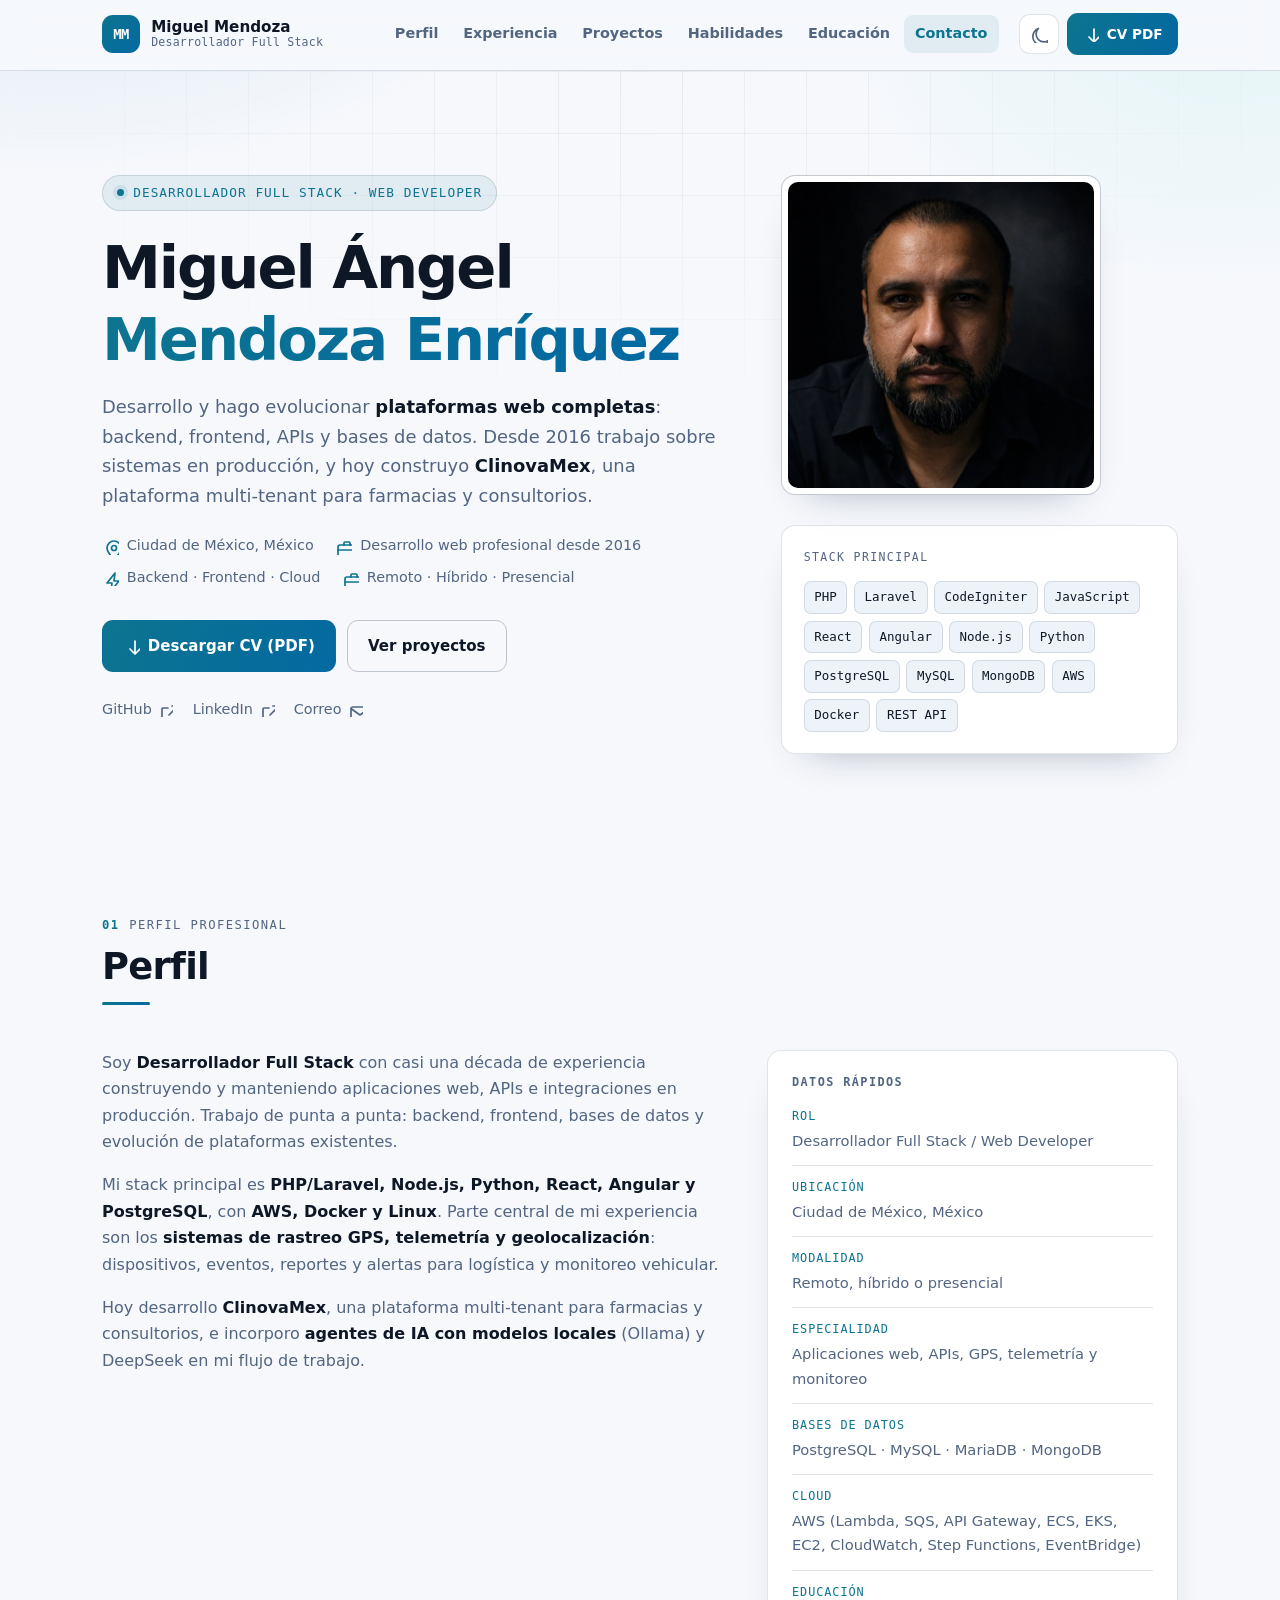
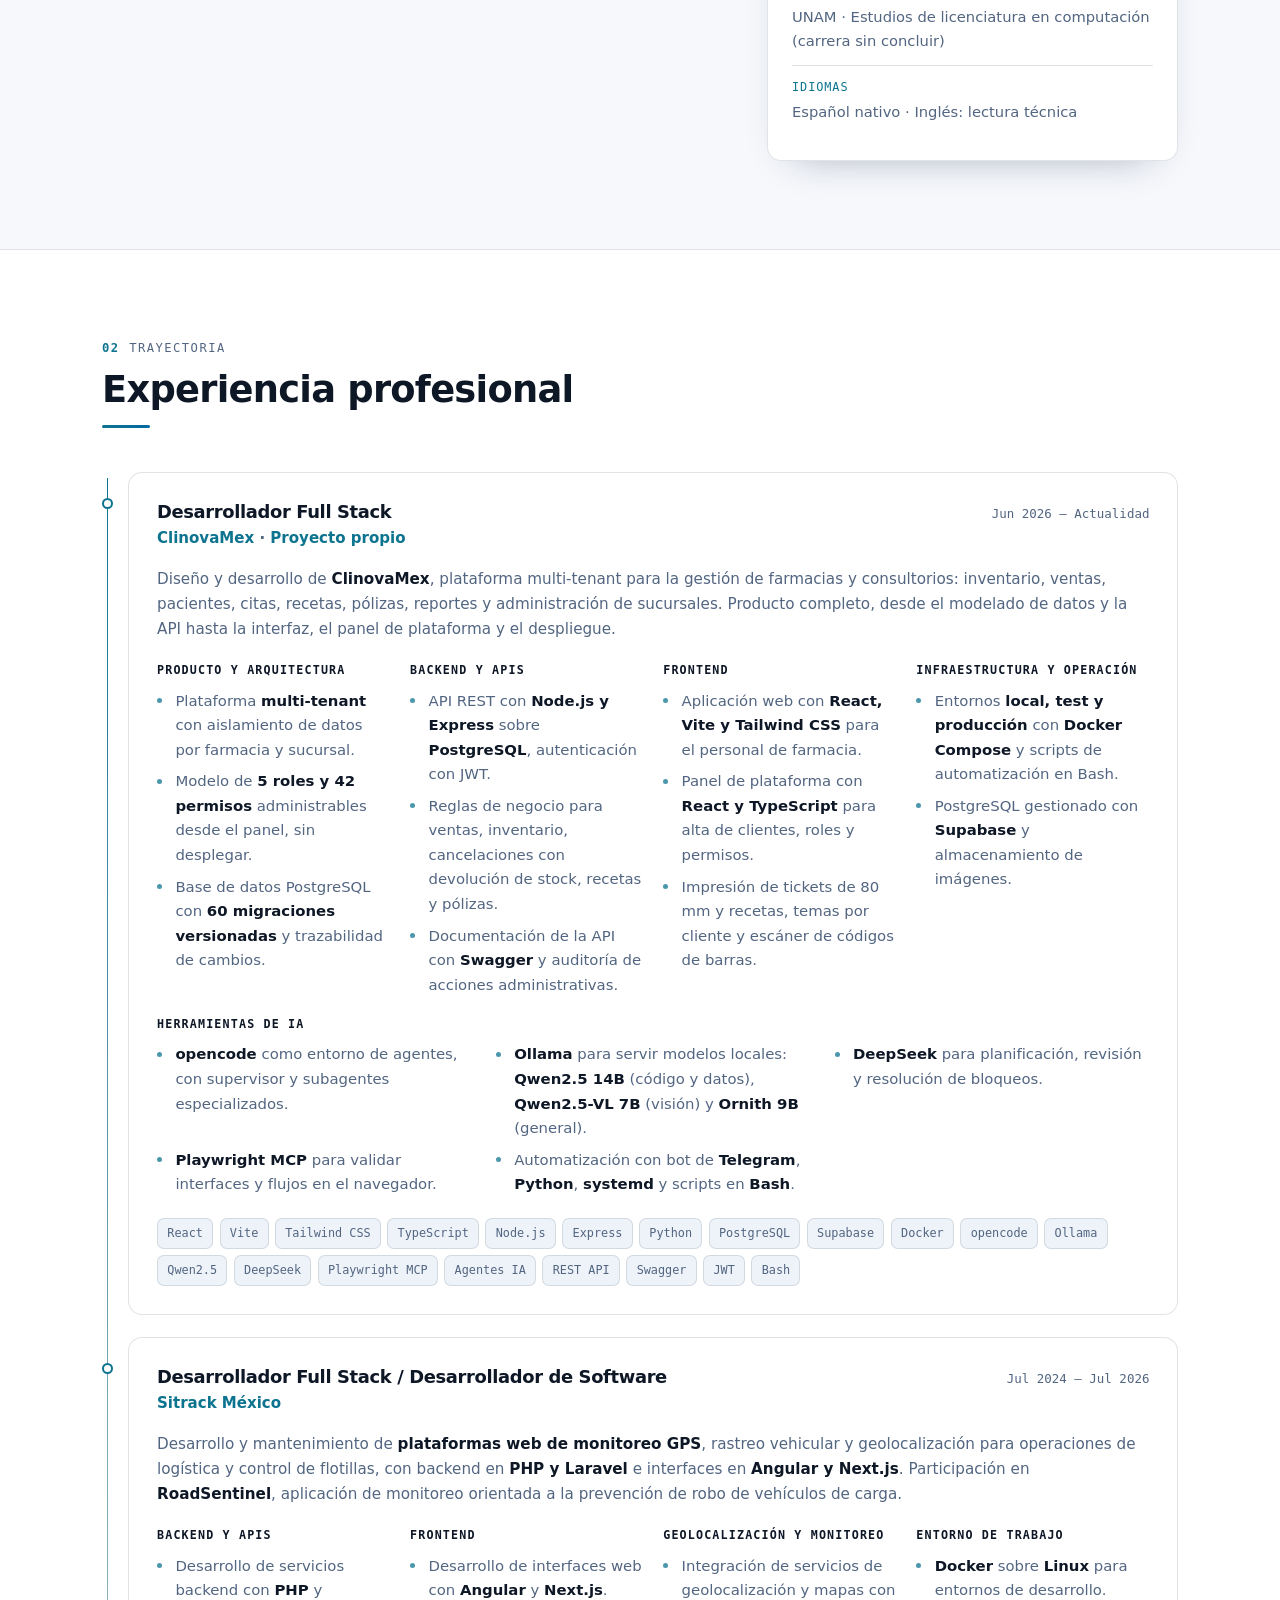
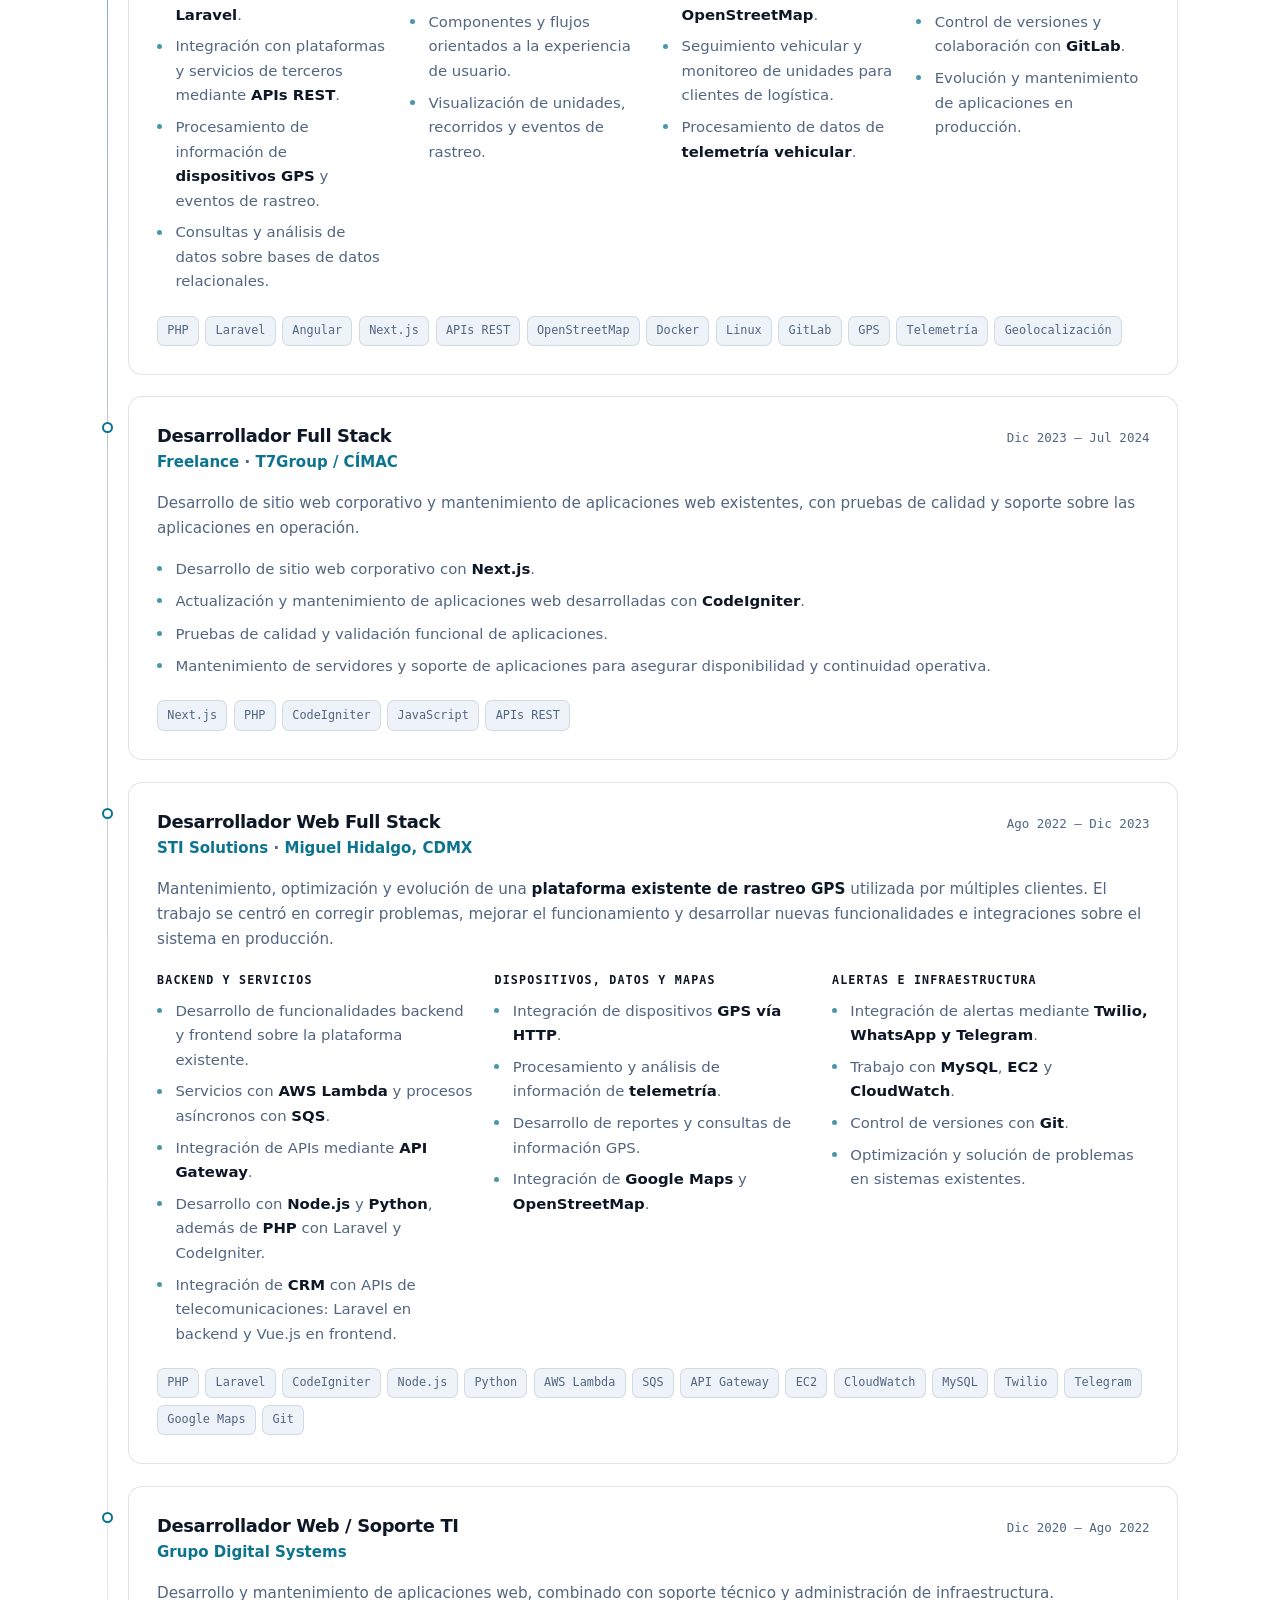
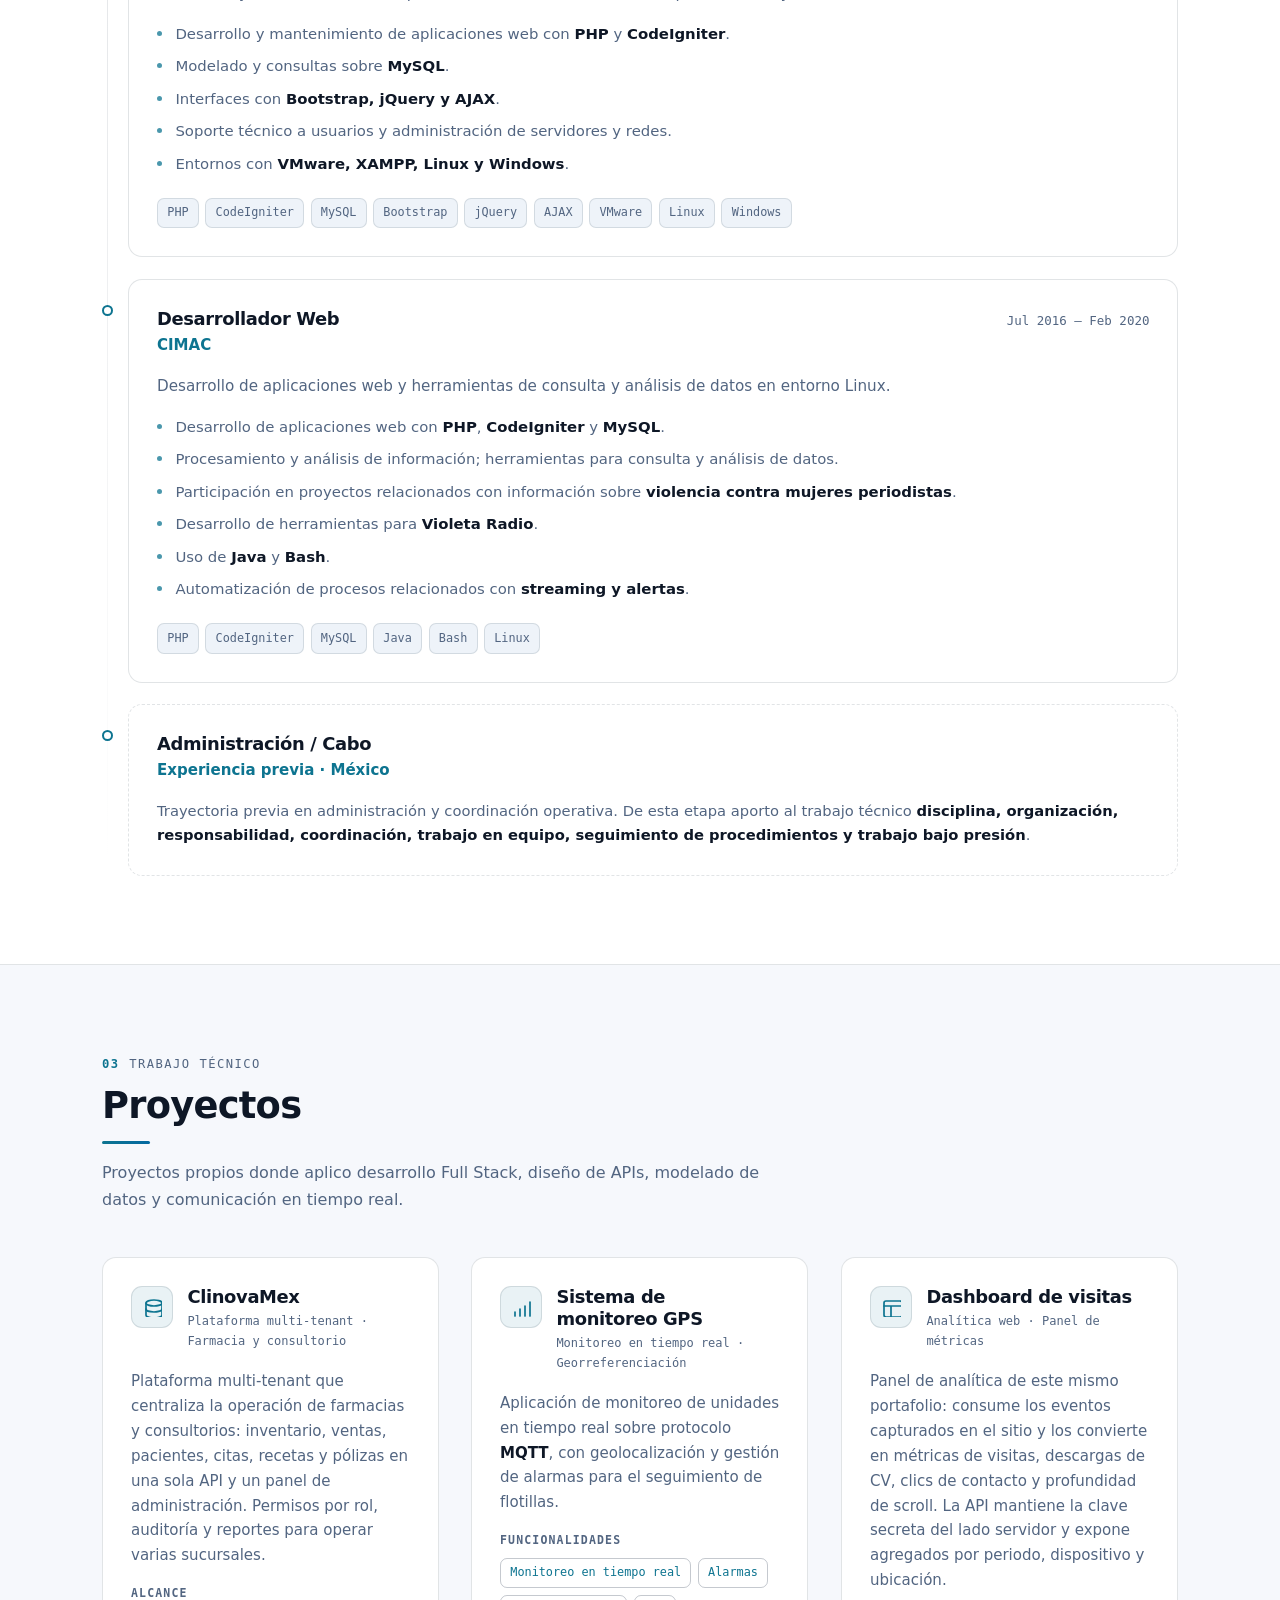
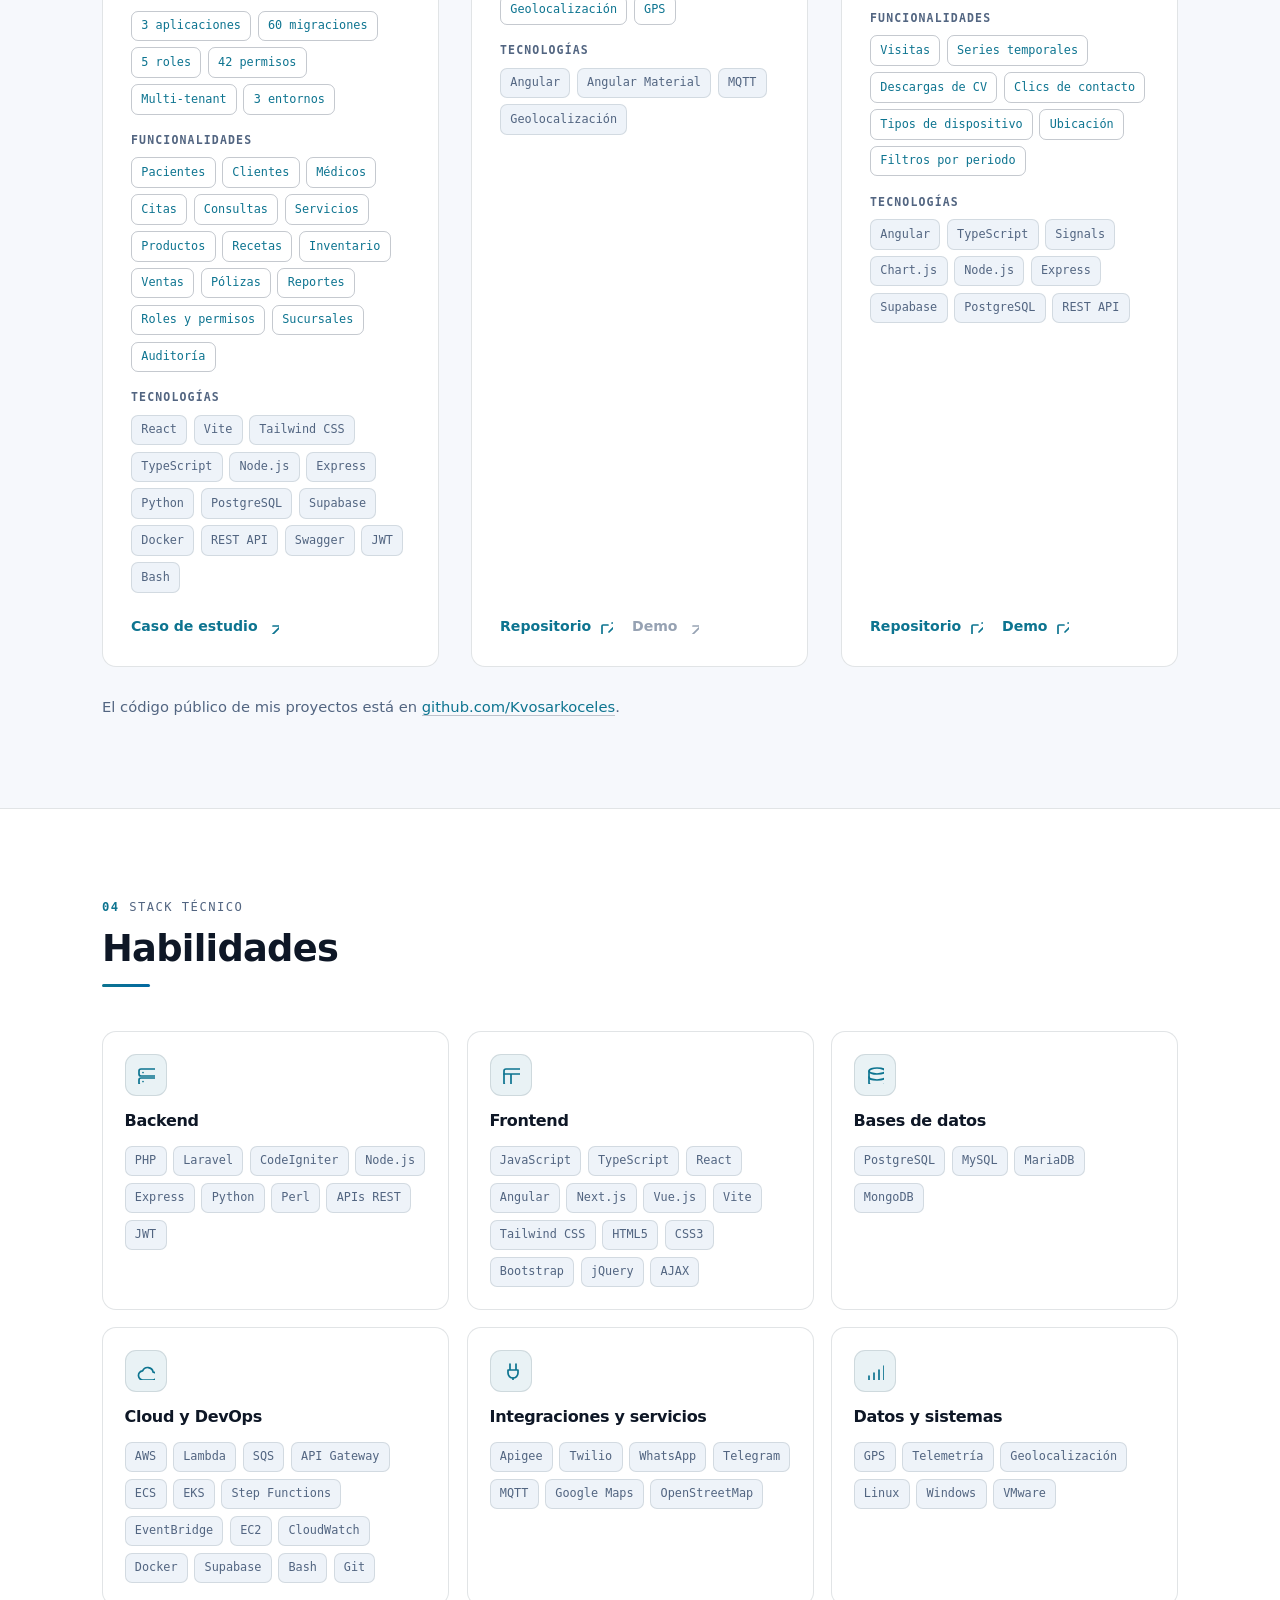
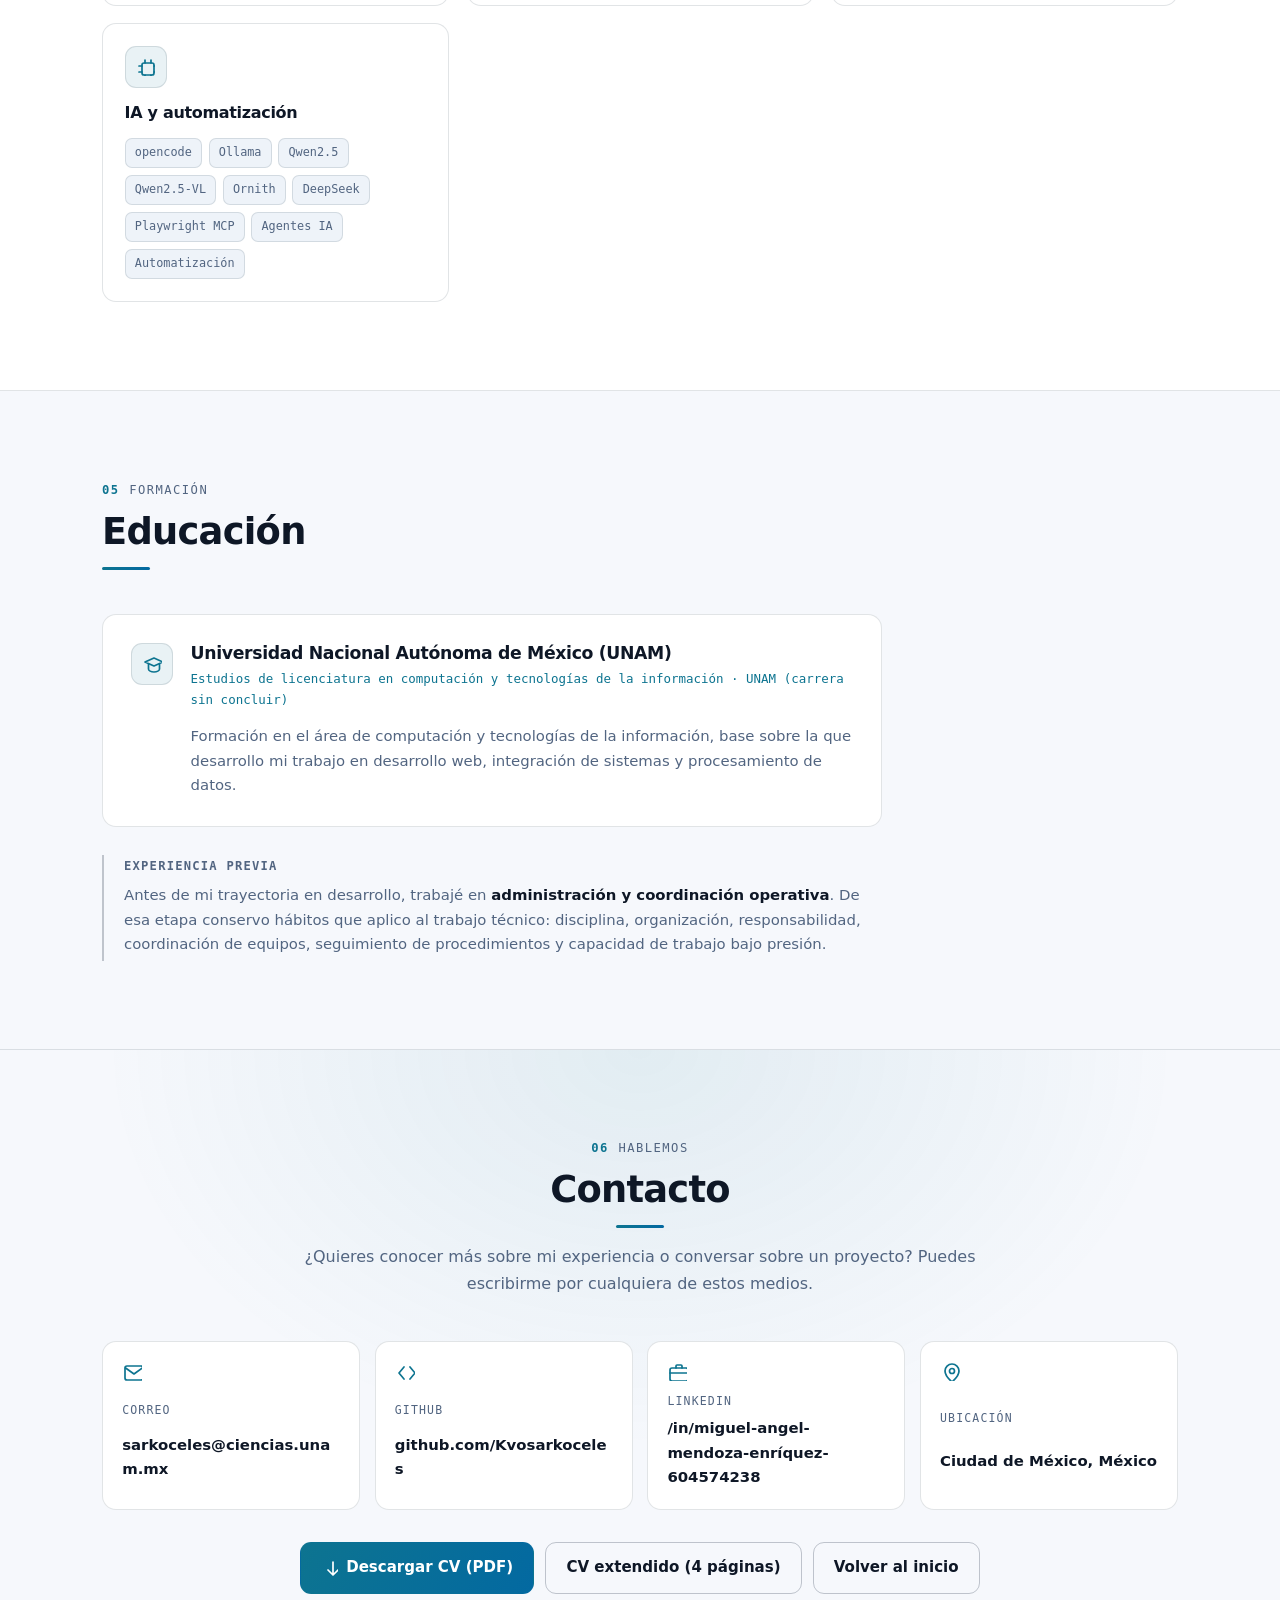
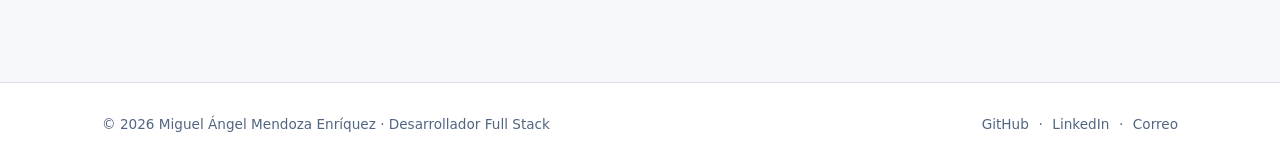
==== commit b939fd67: "cv: modalidad e idiomas" ====
--- a/index.html
+++ b/index.html
@@ -205,6 +205,10 @@
               <svg class="ic" aria-hidden="true" focusable="false"><use href="assets/icons/sprite.svg#i-bolt"></use></svg>
               Backend · Frontend · Cloud
             </li>
+            <li>
+              <svg class="ic" aria-hidden="true" focusable="false"><use href="assets/icons/sprite.svg#i-briefcase"></use></svg>
+              Remoto · Híbrido · Presencial
+            </li>
           </ul>
 
           <div class="hero-cta">
@@ -301,6 +305,10 @@
                 <dd>Ciudad de México, México</dd>
               </div>
               <div>
+                <dt>Modalidad</dt>
+                <dd>Remoto, híbrido o presencial</dd>
+              </div>
+              <div>
                 <dt>Especialidad</dt>
                 <dd>Aplicaciones web, APIs, GPS, telemetría y monitoreo</dd>
               </div>
@@ -314,7 +322,11 @@
               </div>
               <div>
                 <dt>Educación</dt>
-                <dd>UNAM · Estudios en computación y tecnologías de la información</dd>
+                <dd>UNAM · Estudios de licenciatura en computación (carrera sin concluir)</dd>
+              </div>
+              <div>
+                <dt>Idiomas</dt>
+                <dd>Español nativo · Inglés: lectura técnica</dd>
               </div>
             </dl>
           </aside>
